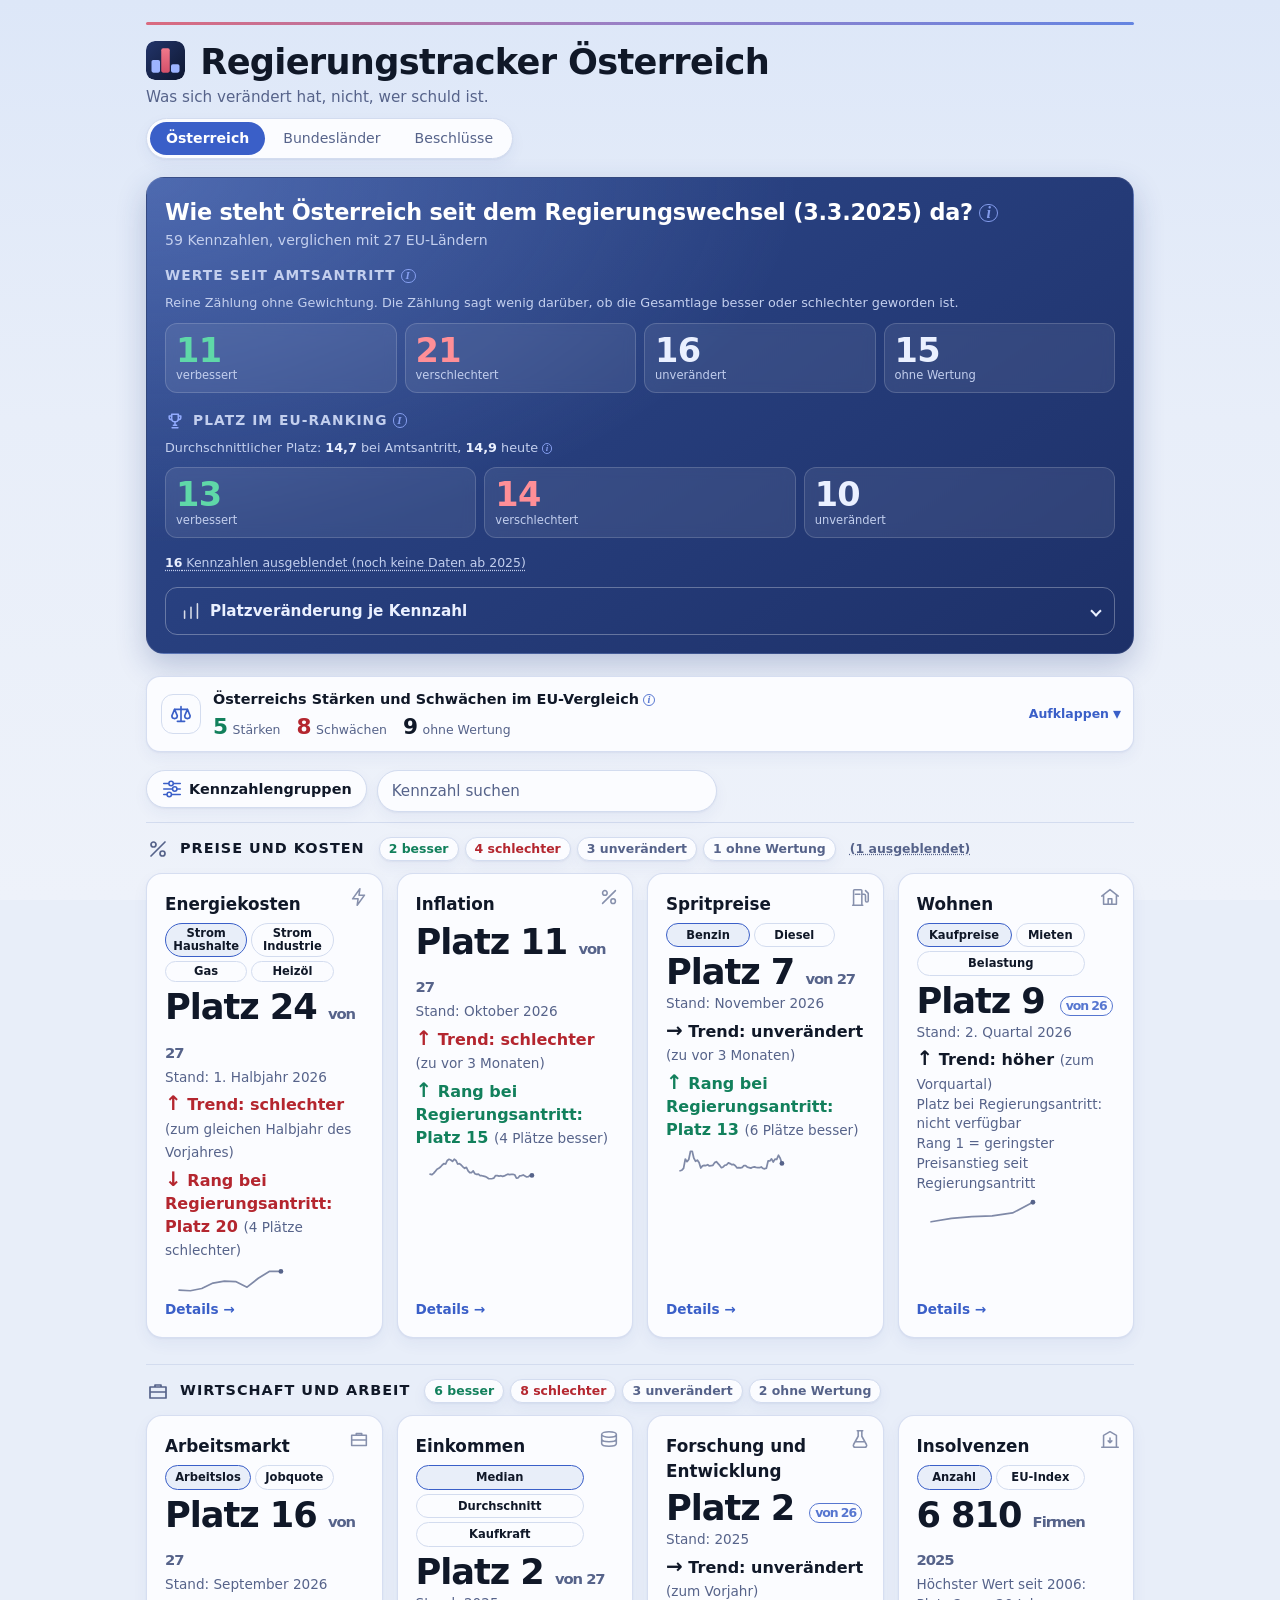
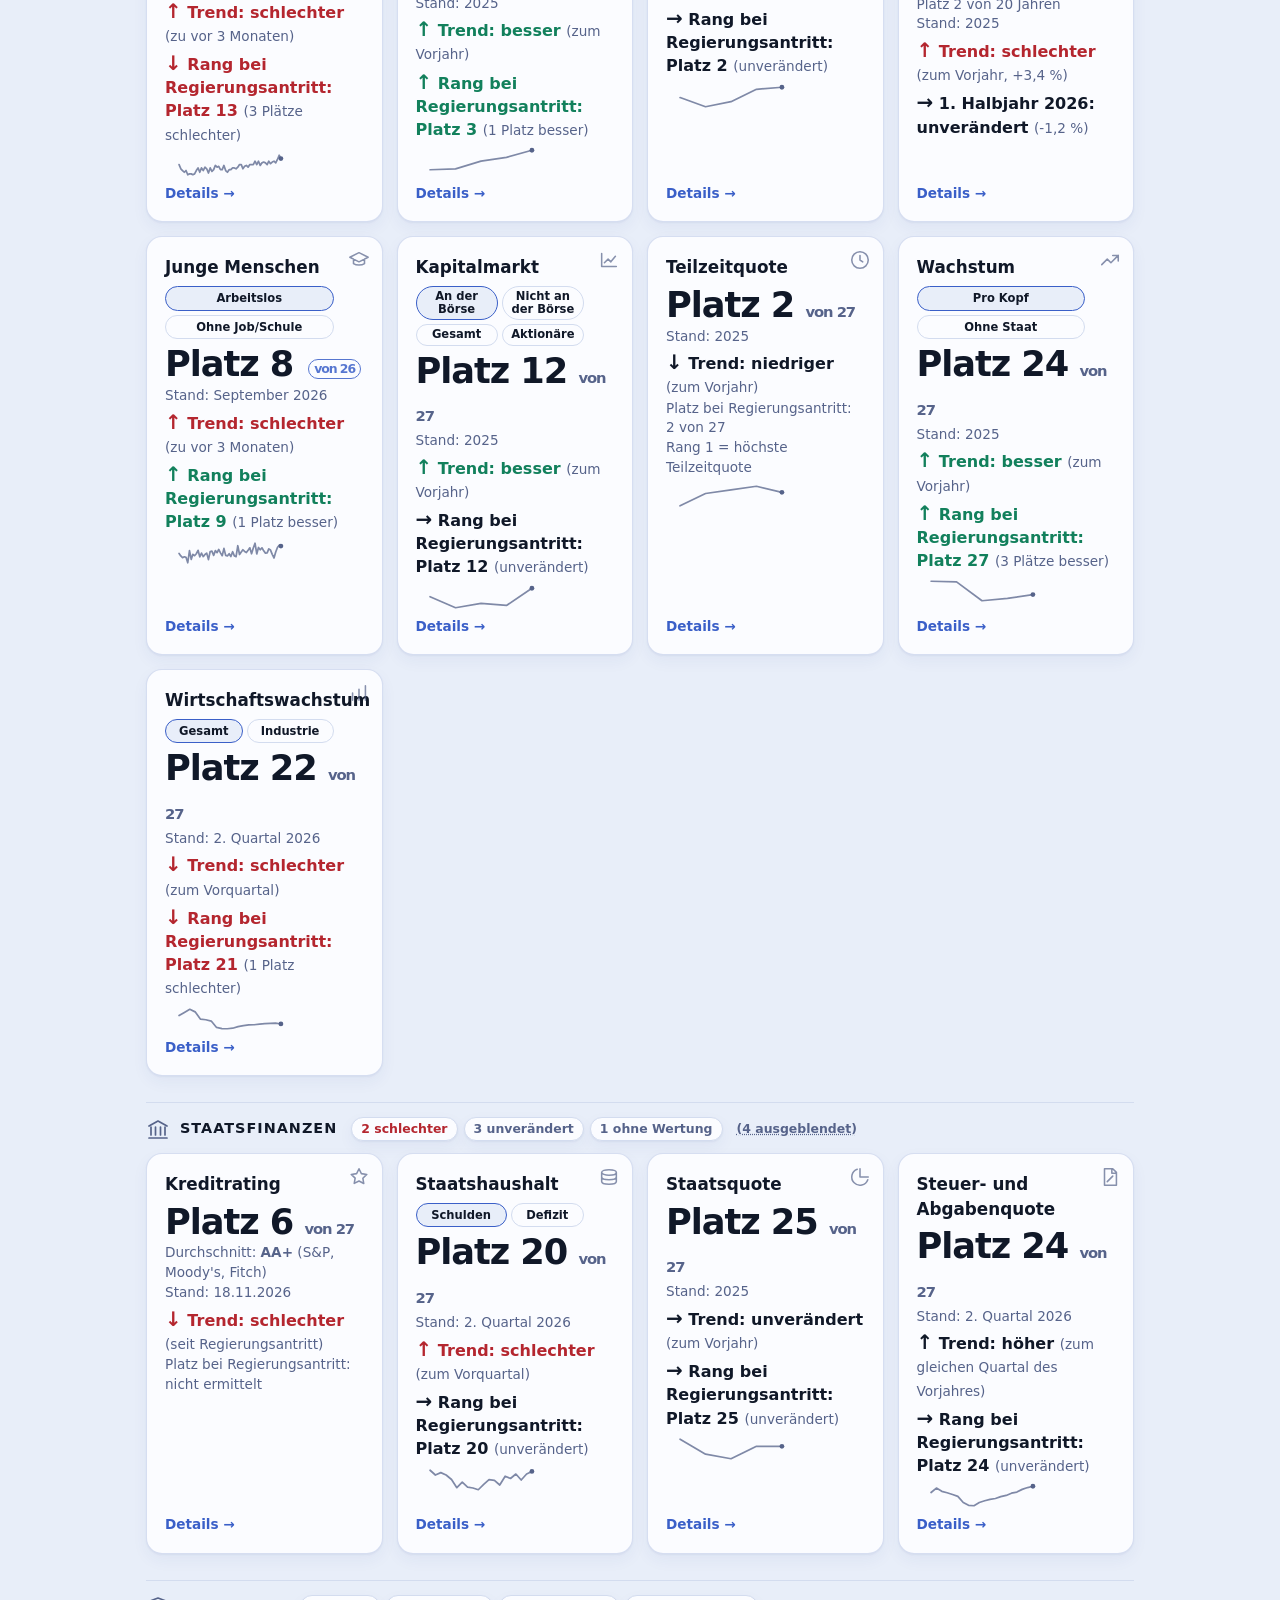
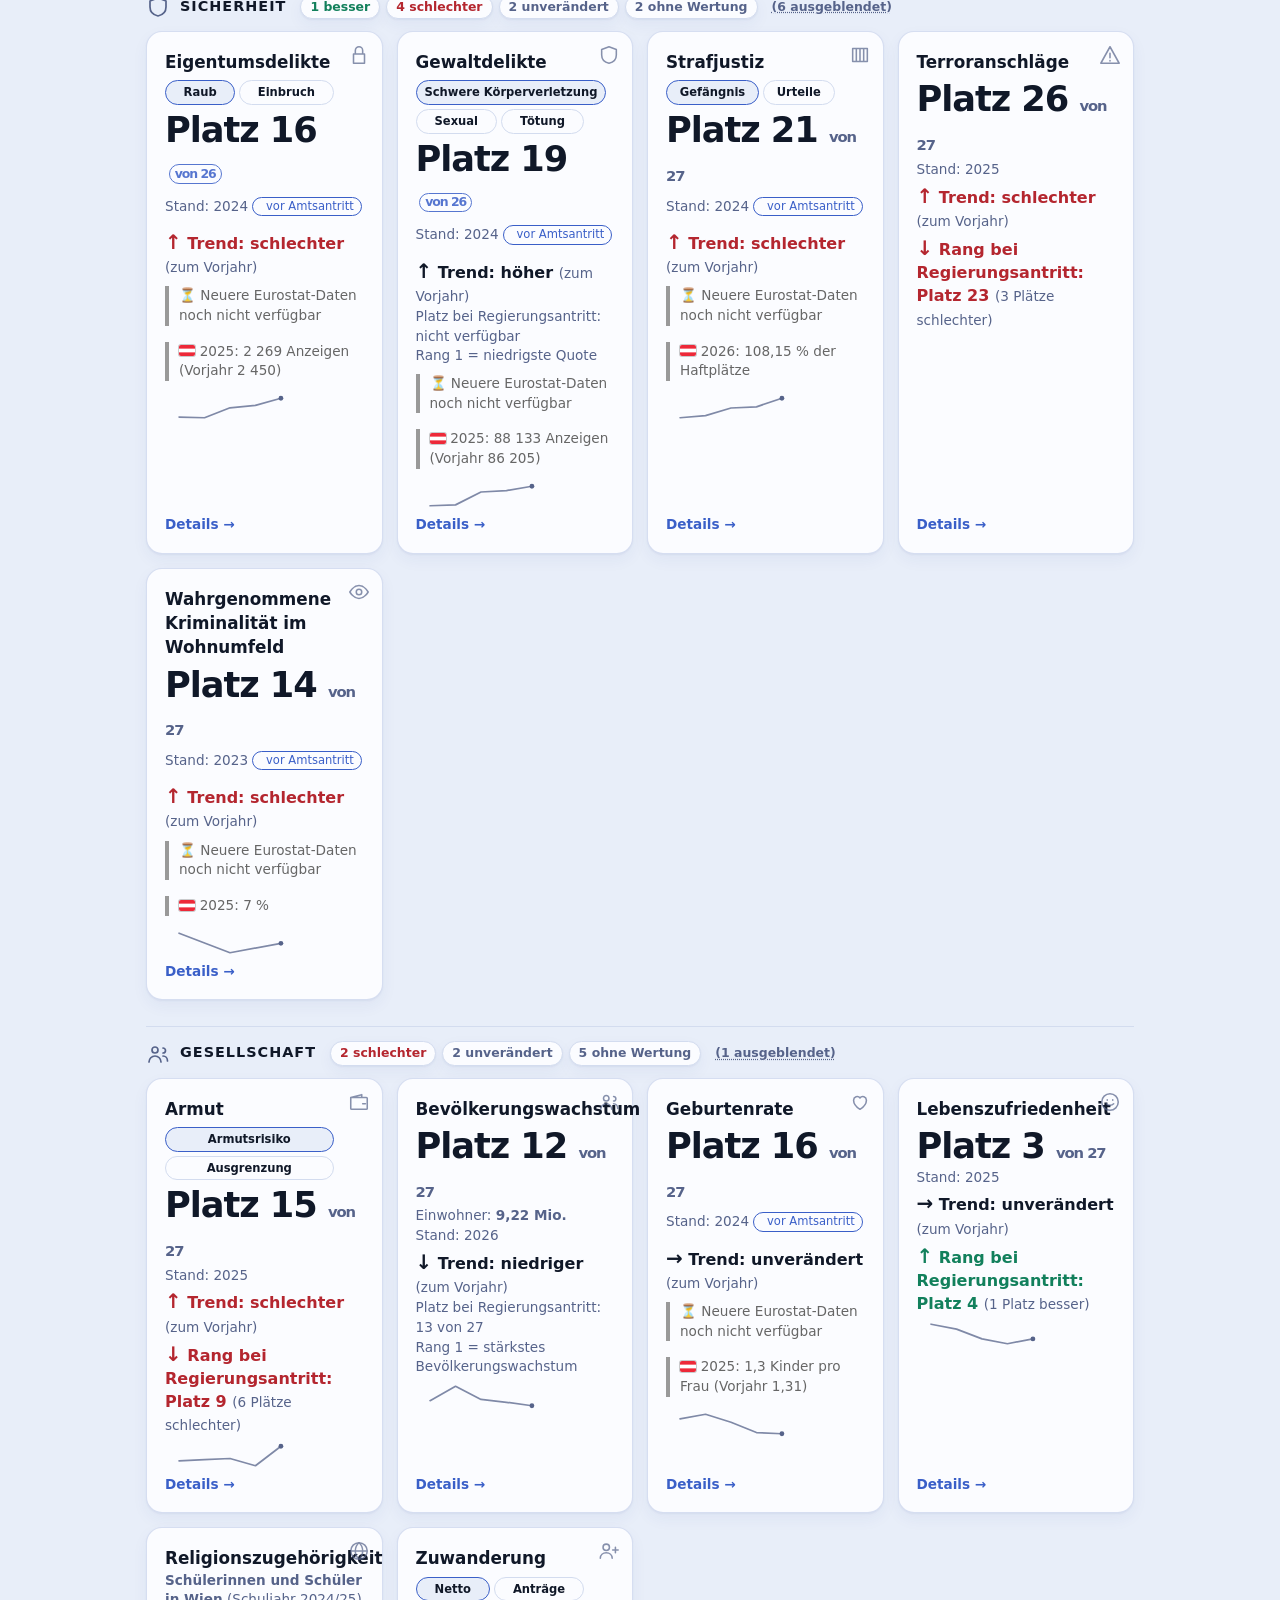
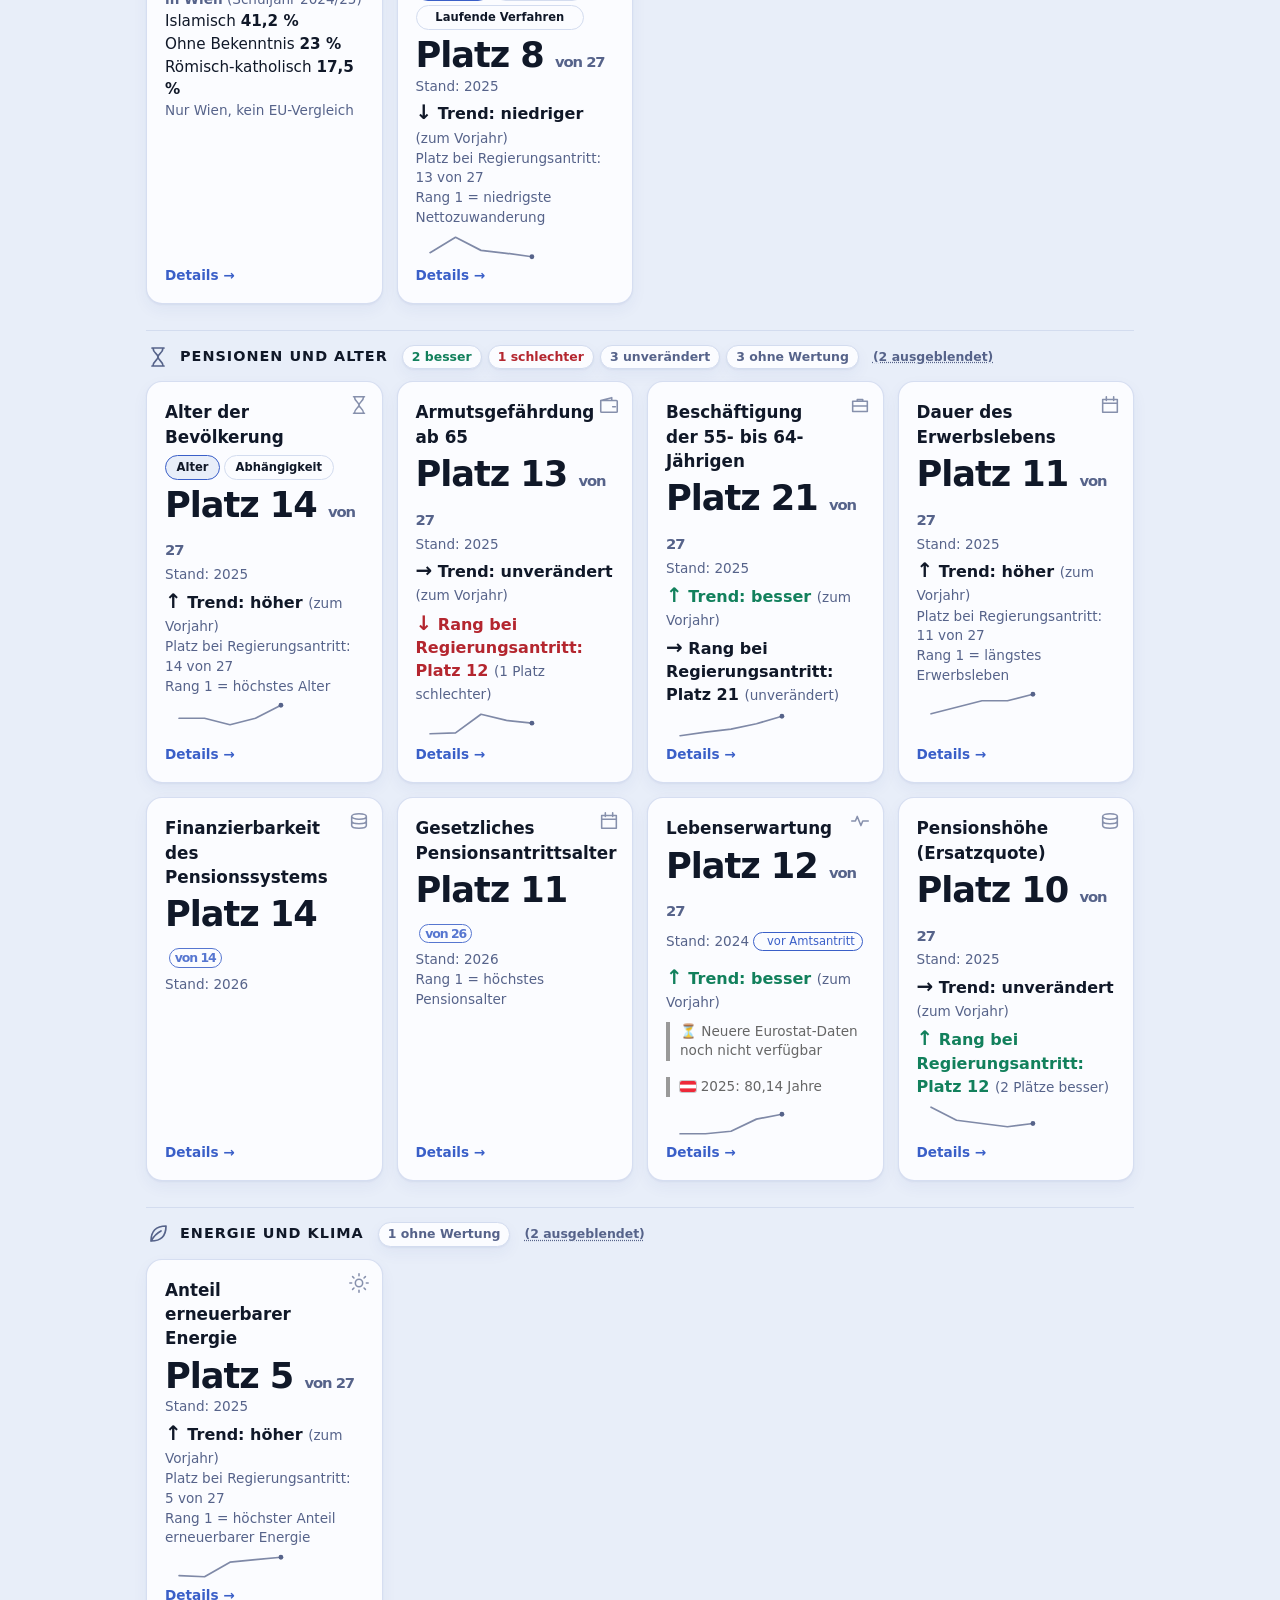
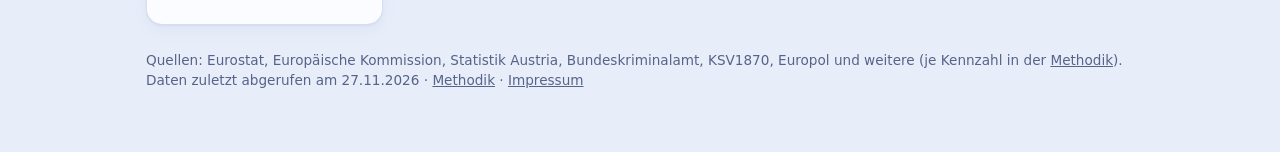
==== docs/index.html @ dc1f3bbc "Sicherheit: Kacheln zusammengelegt (Betrug und Cyber, Korruption und Geldwäsche, Strafjustiz) Co-Aut" ====
<!DOCTYPE html>
<html lang="de">
<head>
<meta charset="utf-8">
<meta name="viewport" content="width=device-width, initial-scale=1">
<meta name="color-scheme" content="light dark">
<meta name="robots" content="noindex, nofollow"><!-- Testphase: Suchmaschinen ignorieren die Seite. Zum Start diese Zeile löschen. -->
<title>Regierungstracker Österreich</title>
<meta name="description" content="Wie entwickelt sich Österreich seit dem Amtsantritt der Bundesregierung? Arbeitslosigkeit, Inflation, Schulden, Geburtenrate, Strompreise und mehr im Ranking der 27 EU-Länder.">
<link rel="icon" href="favicon.svg" type="image/svg+xml">
<link rel="icon" href="favicon-48.png" sizes="48x48" type="image/png">
<link rel="icon" href="favicon-192.png" sizes="192x192" type="image/png">
<link rel="apple-touch-icon" href="apple-touch-icon.png">
<meta property="og:type" content="website">
<meta property="og:title" content="Regierungstracker Österreich">
<meta property="og:description" content="Was sich verändert hat, nicht, wer schuld ist. Platz unter 27 EU-Ländern und Entwicklung seit dem Regierungsantritt.">
<meta property="og:image" content="https://thorusmaximus.github.io/oesterreich-eu-vergleich/vorschau.png">
<meta name="twitter:card" content="summary_large_image">
<link rel="stylesheet" href="style.css?v=8e1e6dcb">
</head>
<body>
<main>
<div class="band" aria-hidden="true"></div>
<header class="kopf">
<div class="tit"><h1 id="h1"><a class="home" href="index.html" aria-label="Zur Startseite"><img class="logo" src="favicon.svg" alt="" width="34" height="34"> Regierungstracker Österreich</a></h1>
<p class="claim">Was sich verändert hat, nicht, wer schuld ist.</p></div>
<div class="tabs seiten seg" role="tablist"><a role="tab" aria-selected="true" class="on" href="index.html">Österreich</a><a role="tab" aria-selected="false" href="bundeslaender.html">Bundesländer</a><a role="tab" aria-selected="false" href="massnahmen.html">Beschlüsse</a></div>
</header>
<section class="hero">
<p class="frage" id="frage">Wie steht Österreich seit dem Regierungswechsel da?</p>
<p class="sub" id="sub">Platz unter den EU-Ländern, pro Kennzahl.</p>
<div class="zahlen" id="zahlen" hidden></div>
</section>
<div id="app"><p>Lade Daten …</p></div>
</main>
<script src="daten.js"></script>
<script src="deko.js"></script>
<script src="common.js?v=e58cf2d3"></script>
<script>
var app = document.getElementById("app");
// Kennzahlen ohne Daten ab 2025 sind ausgeblendet (sie erscheinen automatisch wieder, sobald es neuere Daten gibt)
var versteckt = [];
if(D && D.indikatoren){ versteckt = D.indikatoren.filter(function(i){ return i.ausgeblendet; }); D.indikatoren = D.indikatoren.filter(function(i){ return !i.ausgeblendet; }); }
if(D && D.regierung){
  (function(){
    var n = D.indikatoren.filter(function(i){ return i.oesterreich; }).length;
    var f = document.getElementById("frage");
    f.innerHTML = "Wie steht Österreich seit dem Regierungswechsel ("+datum(D.regierung.start)+") da?"+infoIcon("Amtsantritt der "+D.regierung.name+" am "+datum(D.regierung.start)+" ("+D.regierung.parteien+"). "+n+" Kennzahlen im Vergleich mit den 27 EU-Ländern. Bei einigen Kennzahlen liefern nicht alle Länder Daten, dann steht „von …“ mit der tatsächlichen Zahl der Länder. Manche gibt es nur für Österreich (etwa Insolvenzen und Verurteilungen), sie lassen sich nicht mit anderen EU-Ländern vergleichen.");
    var m = D.indikatoren.filter(function(i){ return i.oesterreich && i.laender && i.laender.length; }).length;
    document.getElementById("sub").textContent = m+" Kennzahlen, verglichen mit 27 EU-Ländern";
  })();
}
if(!D){ app.innerHTML = '<p class="bad">Keine Daten gefunden. Bitte zuerst „node update.js" ausführen.</p>'; }
else {
  var h = banner();
  var byId = {}; D.indikatoren.forEach(function(i){ byId[i.id]=i; });
  // Kombi-Kacheln: nur Kennzahlen mit Daten; sie erscheinen als eine Kachel an der Stelle des ersten
  function kombiVon(i){ var p = paarFuer(i.id); if(!p) return null; var v = p.ids.filter(function(id){ return byId[id] && byId[id].oesterreich; }); return v.length>1 ? { p:p, v:v } : null; }
  function kombiKopf(i){ var k = kombiVon(i); return k.p.titel+'<div class="umsch'+(k.v.length===4?' zwei mz':'')+'" role="group" aria-label="Ansicht">'+k.v.map(function(id){ var n=k.p.ids.indexOf(id); return '<button type="button" data-v="'+id+'" class="'+(id===i.id?'on':'')+'">'+k.p.labels[n]+'</button>'; }).join('')+'</div>'; }
  function anz(i){ var k = kombiVon(i); return (k ? k.p.titel : i.name).replace(/"/g,''); }
  var kachel = function(i){
    var k = '';
    if(!i.oesterreich){
      k += '<div class="card"><div class="t">'+i.name+'</div><p class="warn">Keine Daten verfügbar.</p></div>'; return k;
    }
    var a = i.oesterreich;
    if(i.art==="anteile"){
      k += '<a class="card tile" href="indikator.html?id='+encodeURIComponent(i.id)+'">'
        + '<div class="t">'+i.name+'</div>'
        + '<div class="note"><b>'+i.anteileTitel+'</b> ('+i.periode+')</div>'
        + '<div class="note" style="font-size:.95rem;line-height:1.5;color:var(--fg,inherit)">'+i.anteile.slice(0,3).map(function(x){return x.name+' <b>'+x.wert.toLocaleString("de-AT")+' %</b>';}).join('<br>')+'</div>'
        + '<div class="note">Nur Wien, kein EU-Vergleich</div>'
        + '<div class="more">Details →</div></a>';
      return k;
    }
    if(i.art==="verurteilungen"){
      k += '<a class="card tile" href="indikator.html?id='+encodeURIComponent(i.id)+'">'
        + '<div class="t">'+i.name+'</div>'
        + '<div class="note"><b>Verurteilte Delikte</b> ('+i.periode+', Änderung zum Vorjahr)</div>'
        + '<div class="note" style="font-size:.95rem;line-height:1.6;color:var(--fg,inherit)">'+i.delikte.map(function(d){ return '<div style="display:flex;justify-content:space-between;gap:8px;flex-wrap:wrap"><span>'+d.name.replace('(Schwere) ','').replace('(Schwerer) ','')+'</span><span><b>'+d.wert.toLocaleString("de-AT")+'</b> <span class="'+urteilCls(d.urteil)+'"><span class="ar" aria-hidden="true">'+pfeil(d.richtung)+'</span> '+prozent(d.veraenderungProzent)+'</span></span></div>'; }).join('')+'</div>'
        + '<div class="note">Nur Österreich, kein EU-Vergleich</div>'
        + '<div class="more">Details →</div></a>';
      return k;
    }
    if(i.art==="nurAT"){
      var hj = i.halbjahr;
      k += '<a class="card tile" href="indikator.html?id='+encodeURIComponent(i.id)+'">'
        + '<div class="t">'+(kombiVon(i) ? kombiKopf(i) : i.name)+'</div>'
        + '<div class="r">'+zahl(a.wert)+' <small>Firmen '+i.periode+'</small></div>'
        + '<div class="note">Höchster Wert seit '+i.ersteJahr+': Platz '+a.platzHoechste+' von '+i.anzahlJahre+' Jahren</div>'
        + '<div class="note">Stand: '+periode(i.periode)+' '+amtsPille(i)+'</div>'
        + '<div class="trend '+urteilCls(a.urteil)+'"><span class="ar" aria-hidden="true">'+pfeil(a.richtung)+'</span> Trend: '+trendWort(a.urteil)+' <span class="note">(zum Vorjahr, '+prozent(a.veraenderungProzent)+')</span></div>'
        + (hj ? '<div class="rtrend '+urteilCls(hj.urteil)+'"><span class="ar" aria-hidden="true">'+pfeil(hj.richtung)+'</span> 1. Halbjahr '+hj.jahr+': '+trendWort(hj.urteil)+' <span class="note">('+prozent(hj.veraenderungProzent)+')</span></div>' : '')
        + (i.warnung ? '<p class="warn">'+i.warnung+'</p>' : '')
      + (i.datenHinweis ? '<p class="altdaten">⏳ Neuere Eurostat-Daten noch nicht verfügbar</p>' : '')
      + (i.nachtrag ? '<p class="altdaten"><span class="flagge" role="img" aria-label="Österreich"></span> '+i.nachtrag.jahr+': '+i.nachtrag.wert.toLocaleString("de-AT")+' '+i.nachtrag.einheit+(i.nachtrag.vorjahr!=null?' (Vorjahr '+i.nachtrag.vorjahr.toLocaleString("de-AT")+')':'')+'</p>' : '')
        + '<div class="more">Details →</div></a>';
      return k;
    }
    k += '<a class="card tile" href="indikator.html?id='+encodeURIComponent(i.id)+'">'
      + '<div class="t">'+(kombiVon(i) ? kombiKopf(i) : i.name.replace('Durchschnittseinkommen','Durchschnitts-<br>einkommen'))+'</div>'
      + '<div class="r">Platz '+a.rang+' '+(i.anzahlLaender<27 ? teilPille(i) : '<small>von '+i.anzahlLaender+'</small>')+'</div>'
      + (a.bestand!=null ? '<div class="note">Einwohner: <strong>'+a.bestand.toLocaleString("de-AT",{minimumFractionDigits:2,maximumFractionDigits:2})+' Mio.</strong></div>' : '')
      + (i.art==="rating" ? '<div class="note">Durchschnitt: <strong>'+a.schnittText+'</strong> (S&amp;P, Moody\'s, Fitch)</div>' : '')
      + '<div class="note">Stand: '+(i.art==="rating" ? datum(i.stand) : periode(i.periode))+(i.veraltet ? ' (Aktualisierung fehlgeschlagen)' : '')+' '+amtsPille(i)+'</div>'
      + (a.urteil && !i.ohneTrend ? '<div class="trend '+urteilCls(a.urteil)+'"><span class="ar" aria-hidden="true">'+pfeilFuer(i,a.urteil,a.richtung)+'</span> Trend: '+trendWort(a.urteil)+' <span class="note">('+trendVergleich(i)+')</span></div>' : '')
      + (i.rangVergleich||[]).map(function(v){ if(!v) return ''; var r=rangTrend(a.rang,v.rang); return '<div class="rtrend '+urteilCls(r.u)+'"><span class="ar" aria-hidden="true">'+r.pfeil+'</span> Rang '+v.label.replace(/^seit /,'bei ')+': Platz '+v.rang+' <span class="note">('+r.text+')</span></div>'; }).join('')
      + (i.art==="rating" ? '<div class="note">Platz bei Regierungsantritt: nicht ermittelt</div>' : '')
      + (startPlatz(i) ? '<div class="note">Platz bei Regierungsantritt: '+startPlatz(i).rang+' von '+startPlatz(i).n+'</div>' : '')
      + (i.typ==="neutral" && !i.ausgeblendet && !i.ohneTrend && a.rang!=null && !startPlatz(i) ? '<div class="note">Platz bei Regierungsantritt: nicht verfügbar</div>' : '')
      + (i.typ==="neutral" ? '<div class="note">'+(i.rangText||"Rang 1 = höchster Wert")+'</div>' : '')
      + (i.warnung ? '<p class="warn">'+i.warnung+'</p>' : '')
      + (i.datenHinweis ? '<p class="altdaten">⏳ Neuere Eurostat-Daten noch nicht verfügbar</p>' : '')
      + (i.nachtrag ? '<p class="altdaten"><span class="flagge" role="img" aria-label="Österreich"></span> '+i.nachtrag.jahr+': '+i.nachtrag.wert.toLocaleString("de-AT")+' '+i.nachtrag.einheit+(i.nachtrag.vorjahr!=null?' (Vorjahr '+i.nachtrag.vorjahr.toLocaleString("de-AT")+')':'')+'</p>' : '')
      + '<div class="more">Details →</div></a>';
  return k;
  };
  var GRUPPEN = D.gruppen || ["Wirtschaft und Arbeit","Staatsfinanzen","Preise und Kosten","Gesellschaft","Sicherheit"];
  var bilanz = function(i){ var u=i.oesterreich && i.oesterreich.urteil; if(u==null && i.oesterreich && i.typ && i.typ!=="neutral") return "gleich"; return u==="besser"?"besser":u==="schlechter"?"schlechter":u==="unverändert"?"gleich":"neutral"; };
  // Mit Wertung (Rang), aber neutralem Trend: erscheint bei "unverändert" und bei "ohne Wertung"
  // Veränderung des EU-Platzes seit Amtsantritt (nur Kennzahlen mit Wertung)
  var rangStatus = function(i){ var e = (i.rangVergleich||[]).filter(function(v){ return v && v.regierung; })[0]; if(!e || !i.oesterreich) return null; var t = rangTrend(i.oesterreich.rang, e.rang); return t ? ({besser:"rbesser", schlechter:"rschlechter"}[t.u] || "rgleich") : null; };
  var bilanzen = function(i){ var b = bilanz(i); return (b==="neutral" && i.oesterreich && i.typ && i.typ!=="neutral") ? ["gleich","neutral"] : [b]; };
  var gruppenHtml = GRUPPEN.concat(["Weitere"]).map(function(g){
    var liste = D.indikatoren.filter(function(i){ return (i.gruppe||"Weitere")===g && !(kombiVon(i) && kombiVon(i).v[0]!==i.id); }).sort(function(a,b){ return anz(a).localeCompare(anz(b),"de"); });
    var vl = versteckt.filter(function(i){ return (i.gruppe||"Weitere")===g; }).sort(function(a,b){ return anz(a).localeCompare(anz(b),"de"); });
    if(!liste.length && !vl.length) return "";
    var z = {besser:0, schlechter:0, gleich:0, neutral:0}; D.indikatoren.forEach(function(i){ if((i.gruppe||"Weitere")===g && (i.oesterreich || kombiVon(i))) bilanzen(i).forEach(function(b){ z[b]++; }); });
    var bil = '<span class="bil">'+(z.besser?'<button type="button" class="gb good" data-gf="besser" aria-pressed="false">'+z.besser+' besser</button>':'')+(z.schlechter?'<button type="button" class="gb bad" data-gf="schlechter" aria-pressed="false">'+z.schlechter+' schlechter</button>':'')+(z.gleich?'<button type="button" class="gb" data-gf="gleich" aria-pressed="false">'+z.gleich+' unverändert</button>':'')+(z.neutral?'<button type="button" class="gb" data-gf="neutral" aria-pressed="false">'+z.neutral+' ohne Wertung</button>':'')+'</span>';
    return '<section class="gruppe" data-g="'+g+'"><h2 class="gh">'+g+bil+(vl.length?'<button type="button" class="vbtn" data-t="('+vl.length+' ausgeblendet)" aria-expanded="false" title="Diese Kacheln haben noch keine Daten ab 2025">('+vl.length+' ausgeblendet)</button>':'')+'</h2>'+(vl.length?'<div class="tiles vtiles" hidden><p class="note vnote">Noch keine Daten ab 2025, daher normalerweise ausgeblendet. Sie erscheinen automatisch regulär, sobald neuere Daten vorliegen.</p>'+vl.map(function(i){ var k; try{ k=kachel(i); }catch(e){ k='<a class="card tile" href="indikator.html?id='+i.id+'"><div class="t">'+i.name+'</div><div class="note">Jüngste Daten: '+periode(i.periode)+'</div><div class="more">Details →</div></a>'; } return '<div class="vk" data-n="'+i.name.toLowerCase().replace(/"/g,'')+'">'+k+'</div>'; }).join('')+'</div>':'')+'<div class="tiles">'+liste.map(function(i){ return '<div class="kw" data-k="'+i.name.replace(/"/g,'')+'" data-a="'+anz(i)+'" data-c="'+(kombiVon(i) ? kombiVon(i).v.map(function(id){ return byId[id].geaendert||''; }).sort().pop() : (i.geaendert||''))+'" data-r="'+(kombiVon(i) ? kombiVon(i).v.map(function(id){ return rangStatus(byId[id])||''; }).join(' ') : (rangStatus(i)||''))+'" data-b="'+(kombiVon(i) ? kombiVon(i).v.map(function(id){ return bilanzen(byId[id]).join(' '); }).join(' ') : bilanzen(i).join(' '))+'" data-n="'+(i.name+' '+(paarFuer(i.id)?paarFuer(i.id).suche:'')).toLowerCase().replace(/"/g,'')+'">'+(function(){ var k=kombiVon(i); if(!k) return kachel(i); return k.v.map(function(id,n){ return '<div class="var" data-v="'+id+'" data-r="'+(rangStatus(byId[id])||'')+'" data-b="'+bilanzen(byId[id]).join(' ')+'" data-n="'+(byId[id].name+' '+id).toLowerCase().replace(/"/g,'')+'"'+(n?' style="display:none"':'')+'>'+kachel(byId[id])+'</div>'; }).join(''); })()+'</div>'; }).join('')+'</div></section>';
  }).join('');
  h += '<div class="leiste"><button class="fbtn" id="fbtn" aria-expanded="false" aria-controls="fbox" aria-label="Kennzahlengruppen filtern"><svg viewBox="0 0 24 24" width="22" height="22" fill="none" stroke="currentColor" stroke-width="1.7" stroke-linecap="round" aria-hidden="true"><path d="M3 6h5M14 6h7M3 12h9M18 12h3M3 18h3M12 18h9"/><circle cx="11" cy="6" r="2.4"/><circle cx="15" cy="12" r="2.4"/><circle cx="9" cy="18" r="2.4"/></svg><span>Kennzahlengruppen</span><i class="fdot" id="fdot" hidden></i></button><div class="fbox" id="fbox">'
  + '<div class="filter gr" role="group" aria-label="Kennzahlengruppen"><button class="on" data-g="">Alle Kennzahlengruppen</button><button data-g="__neu">Neue Daten</button><button data-g="__az">Alle A–Z</button>'+GRUPPEN.map(function(g){ return '<button data-g="'+g+'">'+g+'</button>'; }).join('')+'</div></div>'
  + '<div class="suche"><input type="search" id="suche" placeholder="Kennzahl suchen" aria-label="Kennzahl suchen" autocomplete="off"></div></div>' + gruppenHtml;
  h += fussnote();
  app.innerHTML = h;
  if(window.dekoriere) dekoriere(D);
  (function(){ // Flache Ansicht „Alle A–Z“: Kopien aller Kacheln, alphabetisch, ohne Gruppen
    var alle = Array.prototype.slice.call(app.querySelectorAll(".gruppe .kw")).sort(function(a,b){ return a.getAttribute("data-a").localeCompare(b.getAttribute("data-a"),"de"); });
    var sec = document.createElement("section"); sec.className = "az"; sec.id = "az"; sec.style.display = "none";
    var t = document.createElement("div"); t.className = "tiles";
    var verst = Array.prototype.slice.call(app.querySelectorAll(".gruppe .vk")).map(function(v){ var w = document.createElement("div"); w.className = "kw"; var nm = (v.querySelector(".t")||{}).textContent || v.getAttribute("data-n"); w.setAttribute("data-k", nm); w.setAttribute("data-a", nm); w.setAttribute("data-c", ""); w.setAttribute("data-b", "ausgebl"); w.setAttribute("data-n", v.getAttribute("data-n")||""); w.setAttribute("data-r", ""); w.innerHTML = v.innerHTML; return w; });
    var azAlle = alle.map(function(k){ return k.cloneNode(true); }).concat(verst).sort(function(a,b){ return a.getAttribute("data-a").localeCompare(b.getAttribute("data-a"),"de"); });
    azAlle.forEach(function(k){ t.appendChild(k); });
    sec.appendChild(t);
    var gr = app.querySelectorAll(".gruppe"), letzte = gr[gr.length-1];
    if(letzte) letzte.parentNode.insertBefore(sec, letzte.nextSibling); else app.appendChild(sec);
    // Ansicht „Neue Daten“: Kacheln mit neuer Zahl in den letzten 7 Tagen vor dem Datenstand, neueste zuerst
    var ende = new Date((D.aktualisiert||"")+"T12:00:00"), ab = new Date(ende.getTime()-7*864e5).toISOString().slice(0,10);
    var neu = alle.filter(function(k){ return (k.getAttribute("data-c")||"")>=ab; }).sort(function(a,b){ var x=a.getAttribute("data-c"), y=b.getAttribute("data-c"); return x<y?1:x>y?-1:a.getAttribute("data-a").localeCompare(b.getAttribute("data-a"),"de"); });
    var nd = document.createElement("section"); nd.className = "az"; nd.id = "nd"; nd.style.display = "none";
    nd.innerHTML = '<p class="note ndn">Neue Zahlen der letzten 7 Tage (bis '+datum(D.aktualisiert)+'), die neuesten zuerst.</p>';
    var t2 = document.createElement("div"); t2.className = "tiles";
    neu.forEach(function(k){ var c=k.cloneNode(true); t2.appendChild(c); });
    nd.appendChild(t2); sec.parentNode.insertBefore(nd, sec.nextSibling);
  })();
  (function(){
    // Stärken und Schwächen: Platz in den obersten bzw. untersten 5 (bis 20 Länder: 4, bis 15 Länder: 3)
    var st=[], sw=[], nst=[], nsw=[];
    D.indikatoren.concat(versteckt).forEach(function(i){
      var o=i.oesterreich, n=i.anzahlLaender; if(!o || !n || o.rang==null || !i.typ) return;
      var ohne = i.typ==="neutral" || i.trendNeutral || (!i.ausgeblendet && bilanzen(i).indexOf("neutral")>=0); // ohne Wertung; ausgeblendete gewertete Kennzahlen zählen mit
      var k = n>20 ? 5 : n>15 ? 4 : 3;
      if(o.rang<=k) (ohne?nst:st).push(i); else if(o.rang>=n-k+1) (ohne?nsw:sw).push(i);
    });
    var vis=function(l){ return l.filter(function(i){ return !i.ausgeblendet; }).length; };
    var nv=nst.length+nsw.length; // ohne Wertung
    var rel=function(i){ return i.oesterreich.rang/i.anzahlLaender; };
    st.sort(function(a,b){ return rel(a)-rel(b) || a.name.localeCompare(b.name,"de"); });
    sw.sort(function(a,b){ return rel(b)-rel(a) || a.name.localeCompare(b.name,"de"); });
    var byRel=function(a,b){ return rel(a)-rel(b) || a.name.localeCompare(b.name,"de"); };
    nst.sort(byRel); nsw.sort(function(a,b){ return byRel(b,a); });
    if(!st.length && !sw.length && !nst.length && !nsw.length) return;
    var li=function(l,ton,neu){ return l.length ? '<ul>'+l.map(function(i){ return '<li><a href="indikator.html?id='+encodeURIComponent(i.id)+'"><span>'+i.name+(i.ausgeblendet?' <small>(Daten bis '+periode(i.periode)+')</small>':(neu?' <small>(ohne Wertung)</small>':''))+'</span><b class="'+(neu?'':ton)+'">Platz '+i.oesterreich.rang+' <small>von '+i.anzahlLaender+'</small></b></a></li>'; }).join('')+'</ul>' : '<p class="note">Keine.</p>'; };
    var box=document.createElement("details"); box.className="sust";
    var SCALE='<svg class="ic" viewBox="0 0 24 24" width="22" height="22" fill="none" stroke="currentColor" stroke-width="1.8" stroke-linecap="round" stroke-linejoin="round" aria-hidden="true"><path d="M12 4v16M8 20h8M5 7h14"/><path d="M5 7l-3 7a3 3 0 0 0 6 0L5 7zM19 7l-3 7a3 3 0 0 0 6 0l-3-7z"/></svg>';
    box.innerHTML='<summary><span class="sk">'+SCALE+'</span><div class="stt"><h2 class="gh">Österreichs Stärken und Schwächen im EU-Vergleich'+infoIcon("Gezeigt werden Kennzahlen mit Wertung, bei denen Österreich unter den obersten bzw. untersten Plätzen liegt: bei 21 bis 27 Ländern die ersten bzw. letzten fünf, bei 16 bis 20 Ländern vier, bei 15 oder weniger drei. Kennzahlen mit Wertung zählen auch dann, wenn es noch keine Daten ab 2025 gibt (Hinweis „Daten bis 2024“). Kennzahlen ohne Wertung stehen unter „Ohne Wertung“.")+'</h2><span class="sz"><span class="sn"><b class="good">'+st.length+'</b> Stärken</span><span class="sn"><b class="bad">'+sw.length+'</b> Schwächen</span>'+(nv?'<span class="sn"><b>'+nv+'</b> ohne Wertung</span>':'')+'</span></div><span class="auf" aria-hidden="true"></span></summary><div class="sustg"><div><h3 class="good">Stärken ('+st.length+')</h3>'+li(st,"good")+'</div><div><h3 class="bad">Schwächen ('+sw.length+')</h3>'+li(sw,"bad")+'</div>'
      + ((nv||nst.length||nsw.length) ? '<div class="sdrit"><h3 class="svh">Ohne Wertung ('+nv+')'+infoIcon("Kennzahlen ohne Wertung: Ob ein hoher oder niedriger Platz gut ist, wird nicht bewertet. Rang 1 steht je nach Kennzahl für den höchsten oder den niedrigsten Wert. Es gelten dieselben Grenzen wie bei Stärken und Schwächen.")+'</h3><div class="ow">'+(nst.length?'<h3>Ganz vorne ('+nst.length+')</h3>'+li(nst,"",1):'')+(nsw.length?'<h3>Ganz hinten ('+nsw.length+')</h3>'+li(nsw,"",1):'')+'</div></div>' : '')
      + '</div>';
    // Vergleich mit einem anderen EU-Land: dieselben Grenzen, nur Kennzahlen mit Wertung
    var ländern = {}; D.indikatoren.forEach(function(i){ (i.laender||[]).forEach(function(x){ if(x.code!=="AT") ländern[x.code]=x.name; }); });
    var codes = Object.keys(ländern).sort(function(a,b){ return ländern[a].localeCompare(ländern[b],"de"); });
    var vb = document.createElement("div"); vb.className = "svgl";
    vb.innerHTML = '<label for="svl">Mit einem anderen EU-Land vergleichen:</label> <select id="svl"><option value="">Kein Vergleich</option>'+codes.map(function(c){ return '<option value="'+c+'">'+ländern[c]+'</option>'; }).join('')+'</select>';
    box.insertBefore(vb, box.querySelector(".sustg"));
    var sel = vb.querySelector("#svl"), svx = document.createElement("div"); svx.id="svx"; svx.className="svgl2"; box.appendChild(svx);
    sel.addEventListener("change", function(){
      var c = sel.value; box.classList.toggle("mitland",!!c); if(!c){ svx.innerHTML=""; return; }
      var a=[], b2=[], na=[], nb=[];
      D.indikatoren.concat(versteckt).forEach(function(i){
        if(!i.typ) return;
        var ohne = i.typ==="neutral" || i.trendNeutral || (!i.ausgeblendet && bilanzen(i).indexOf("neutral")>=0);
        var x=(i.laender||[]).filter(function(z){ return z.code===c; })[0], n=i.anzahlLaender; if(!x || !n || x.rank==null) return;
        var k = n>20 ? 5 : n>15 ? 4 : 3, e={i:i,r:x.rank,n:n};
        if(x.rank<=k) (ohne?na:a).push(e); else if(x.rank>=n-k+1) (ohne?nb:b2).push(e);
      });
      var rl=function(e){ return e.r/e.n; };
      a.sort(function(p,q){ return rl(p)-rl(q) || p.i.name.localeCompare(q.i.name,"de"); }); b2.sort(function(p,q){ return rl(q)-rl(p) || p.i.name.localeCompare(q.i.name,"de"); });
      na.sort(function(p,q){ return rl(p)-rl(q) || p.i.name.localeCompare(q.i.name,"de"); }); nb.sort(function(p,q){ return rl(q)-rl(p) || p.i.name.localeCompare(q.i.name,"de"); });
      var lst=function(l,ton){ return l.length ? '<ul>'+l.map(function(e){ return '<li><a href="indikator.html?id='+encodeURIComponent(e.i.id)+'"><span>'+e.i.name+(e.i.ausgeblendet?' <small>(Daten bis '+periode(e.i.periode)+')</small>':'')+'</span><b class="'+ton+'">Platz '+e.r+' <small>von '+e.n+'</small></b></a></li>'; }).join('')+'</ul>' : '<p class="note">Keine.</p>'; };
      var sd=function(x,y){ var d=x-y; return (d>0?"+":d<0?"\u2212":"\u00b1")+Math.abs(d); };
      var saldo='<p class="svs"><b>'+ländern[c]+':</b> '+a.length+' Stärken, '+b2.length+' Schwächen, Saldo <b>'+sd(a.length,b2.length)+'</b><span class="svsep">&nbsp;&nbsp;·&nbsp;&nbsp;</span><br class="svbr"><b>Österreich:</b> '+st.length+' Stärken, '+sw.length+' Schwächen, Saldo <b>'+sd(st.length,sw.length)+'</b>'+infoIcon("Das Saldo ist die Zahl der Stärken minus die Zahl der Schwächen, nach denselben Grenzen und für dieselben Kennzahlen mit Wertung. Es ist eine reine Zählung ohne Gewichtung: Jede Kennzahl zählt gleich viel. Es berücksichtigt nur Plätze in der Spitze und am Ende, nicht das Mittelfeld. Fehlen einem Land Daten bei einzelnen Kennzahlen, hat es dort keine Möglichkeit auf eine Stärke oder Schwäche. Das Saldo sagt deshalb wenig darüber aus, welches Land insgesamt besser dasteht.")+'</p>';
      var owInfo=infoIcon("Kennzahlen ohne Wertung: Ob ein hoher oder niedriger Platz gut ist, wird nicht bewertet. Rang 1 steht je nach Kennzahl für den höchsten oder den niedrigsten Wert. Es gelten dieselben Grenzen wie bei Stärken und Schwächen.");
      var col=function(h,ton,html){ return '<div><h3'+(ton?' class="'+ton+'"':'')+'>'+h+'</h3>'+html+'</div>'; };
      var ow=function(x,y,l1,l2){ return '<div class="ow"><h3>Ganz vorne ('+x.length+')</h3>'+l1+'<h3>Ganz hinten ('+y.length+')</h3>'+l2+'</div>'; };
      var par='<div class="svpar"><div class="svk"><b>Österreich</b><b>'+ländern[c]+'</b></div>'
        +'<div class="sustg">'+col('Stärken ('+st.length+')','good',li(st,"good"))+col('Stärken ('+a.length+')','good',lst(a,"good"))+'</div>'
        +'<div class="sustg">'+col('Schwächen ('+sw.length+')','bad',li(sw,"bad"))+col('Schwächen ('+b2.length+')','bad',lst(b2,"bad"))+'</div>'
        +((nst.length+nsw.length+na.length+nb.length)?'<h3 class="svh svow">Ohne Wertung'+owInfo+'</h3><div class="sustg">'+col('','', ow(nst,nsw,li(nst,"",1),li(nsw,"",1)))+col('','', ow(na,nb,lst(na,""),lst(nb,"")))+'</div>':'')+'</div>';
      svx.innerHTML = '<h3 class="svh">'+ländern[c]+'</h3>'+saldo+par+'<div class="svdesk"><div class="sustg"><div><h3 class="good">Stärken ('+a.length+')</h3>'+lst(a,"good")+'</div><div><h3 class="bad">Schwächen ('+b2.length+')</h3>'+lst(b2,"bad")+'</div>'+((na.length+nb.length)?'<div class="sdrit"><h3 class="svh">Ohne Wertung ('+(na.length+nb.length)+')'+infoIcon("Kennzahlen ohne Wertung: Ob ein hoher oder niedriger Platz gut ist, wird nicht bewertet. Rang 1 steht je nach Kennzahl für den höchsten oder den niedrigsten Wert. Es gelten dieselben Grenzen wie bei Stärken und Schwächen.")+'</h3><div class="ow"><h3>Ganz vorne ('+na.length+')</h3>'+lst(na,"")+'<h3>Ganz hinten ('+nb.length+')</h3>'+lst(nb,"")+'</div></div>':'')+'</div></div><p class="note">Hat ein Land bei einer Kennzahl keinen Platz, fehlt sie hier.</p>';
    });
    box.querySelector("summary").addEventListener("click", function(e){ if(e.target.closest(".info")) e.preventDefault(); });
    var ap=document.getElementById("app"); ap.parentNode.insertBefore(box,ap);
  })();
  app.addEventListener("click", function(e){ var b=e.target.closest&&e.target.closest(".vbtn"); if(!b) return; var t=b.closest("section").querySelector(".vtiles"); var auf=b.getAttribute("aria-expanded")!=="true"; t.hidden=!auf && fSt!=="ausgebl"; b.setAttribute("aria-expanded",auf?"true":"false"); b.textContent=auf?"(ausgeblendete Kacheln verbergen)":b.getAttribute("data-t"); });
  (function(){
    var z = {besser:0, schlechter:0, gleich:0, neutral:0};
    D.indikatoren.forEach(function(i){ if(i.oesterreich){ bilanzen(i).forEach(function(b){ if(z[b]!==undefined) z[b]++; }); } });
    z.ausgebl = versteckt.length;
    var el = document.getElementById("zahlen"), mk = function(k, txt){ return '<button type="button" class="zb '+k+'" data-fz="'+k+'" aria-pressed="false"><b>'+z[k]+'</b> '+txt+'</button>'; };
    var r = {rbesser:0, rschlechter:0, rgleich:0};
    D.indikatoren.forEach(function(i){ var s = rangStatus(i); if(s) r[s]++; });
    var mr = function(k, txt){ return '<button type="button" class="zb rb '+k+'" data-fz="'+k+'" aria-pressed="false"><b>'+r[k]+'</b> '+txt+'</button>'; };
    var TROPHY='<svg class="ic" viewBox="0 0 24 24" width="18" height="18" fill="none" stroke="currentColor" stroke-width="1.8" stroke-linecap="round" stroke-linejoin="round" aria-hidden="true"><path d="M8 4h8v5a4 4 0 0 1-8 0V4z"/><path d="M8 6H5v1.5A3 3 0 0 0 8 10.5M16 6h3v1.5a3 3 0 0 1-3 3"/><path d="M12 13v4M8.5 20h7M10 17h4"/></svg>';
    var avgHtml = ""; (function(){ // Durchschnittlicher Platz Österreichs (Kennzahlen mit Wertung), auf 27 Länder umgerechnet
      var a=0, b=0, n=0;
      D.indikatoren.forEach(function(i){ if(!i.typ || i.typ==="neutral" || !i.oesterreich || !i.anzahlLaender) return; var v=(i.rangVergleich||[]).filter(function(q){ return q && q.regierung; })[0]; if(!v || !v.n) return; a += i.oesterreich.rang/i.anzahlLaender; b += v.rang/v.n; n++; });
      if(n<10) return; var f=function(x){ return (x/n*27).toLocaleString("de-AT",{minimumFractionDigits:1,maximumFractionDigits:1}); };
      avgHtml = '<span class="lg">Durchschnittlicher Platz</span><span class="kt">Ø Platz</span>: <b>'+f(b)+'</b> bei Amtsantritt, <b>'+f(a)+'</b> heute'+infoIcon("Mittelwert aller Plätze Österreichs bei den "+n+" Kennzahlen mit Wertung, für die es einen Platz bei Amtsantritt und heute gibt. Jede Kennzahl zählt gleich viel. Plätze bei Kennzahlen mit weniger als 27 Ländern sind auf 27 Länder umgerechnet. Das ist nur Österreichs eigener Durchschnitt, kein Gesamtplatz im Vergleich mit anderen Ländern, denn die Plätze der anderen Länder bei Amtsantritt liegen nicht vor. Eine niedrigere Zahl heißt: im Schnitt weiter vorne.");
    })();
    var big = function(k, txt, src){ var v=src[k]; return '<button type="button" class="zb hb '+k+'" data-fz="'+k+'" aria-pressed="false"><b>'+v+'</b><span>'+txt+'</span></button>'; };
    el.innerHTML = '<div class="hk">Werte seit Amtsantritt'+infoIcon("Gezählt wird jede Kennzahl einzeln, bei zusammengeführten Fenstern jede Variante. Die Zahlen zeigen, wie sich Österreich seit dem Amtsantritt verändert hat, nicht, warum. Jede Kennzahl zählt gleich viel, eine Gewichtung fehlt: Ein kleiner Wert und ein großer zählen gleich, deshalb sagt die Zählung wenig darüber, ob die Gesamtlage besser oder schlechter geworden ist. „Ohne Wertung“ sind Kennzahlen, bei denen nicht bewertet wird, ob ein höherer oder niedrigerer Wert besser ist. Ein Tipp auf eine Zahl zeigt nur die passenden Fenster, ein zweiter Tipp hebt den Filter wieder auf.")+'</div>'
      + '<p class="hd">Reine Zählung ohne Gewichtung. Die Zählung sagt wenig darüber, ob die Gesamtlage besser oder schlechter geworden ist.</p>'
      + '<div class="hz h4">'+big("besser","verbessert",z)+big("schlechter","verschlechtert",z)+big("gleich","unverändert",z)+big("neutral","ohne Wertung",z)+'</div>'
      + '<div class="hk">'+TROPHY+'<span>Platz im EU-Ranking</span>'+infoIcon("Hier zählt nur, ob sich Österreichs Platz unter den EU-Ländern seit dem Amtsantritt verbessert oder verschlechtert hat. Das ist unabhängig vom Trend der Werte. Nur Kennzahlen mit Wertung werden gezählt. Einige Kennzahlen gibt es nur für Österreich (etwa Insolvenzen und Verurteilungen). Sie lassen sich nicht mit anderen EU-Ländern vergleichen und kommen hier deshalb nicht vor.")+'</div>'
      + (avgHtml ? '<p class="hd avg">'+avgHtml+'</p>' : '')
      + '<div class="hz h3">'+big("rbesser","verbessert",r)+big("rschlechter","verschlechtert",r)+big("rgleich","unverändert",r)+'</div>'
      + (versteckt.length ? '<div class="hf"><button type="button" class="zb hs ausgebl" data-fz="ausgebl" aria-pressed="false"><b>'+z.ausgebl+'</b> Kennzahlen ausgeblendet (noch keine Daten ab 2025)</button></div>' : '');
    el.hidden = false;
    var pg = window.platzGrafik && platzGrafik(D); if(pg) el.appendChild(pg);
    el.addEventListener("click", function(e){
      var b = e.target.closest(".zb"); if(!b) return;
      if(window.__st) window.__st(b.getAttribute("data-fz")); b.blur();
      var fl = document.querySelector(".suche"); if(fl && (fSt!=="alle"||fRk!=="alle")) fl.scrollIntoView({behavior:"smooth",block:"start"});
    });
  })();
  var fSt="alle", fRk="alle", fGr="";
  function filtere(){
    var q = (document.getElementById("suche").value||"").trim().toLowerCase();
    document.querySelectorAll(".kw").forEach(function(w){
      var sec = w.closest(".gruppe"), gf = (sec && sec.getAttribute("data-gf")) || "";
      var okS = function(b){ return (fSt==="alle" || b.indexOf(fSt)>=0) && (!gf || b.indexOf(gf)>=0); };
      var bs = w.getAttribute("data-b").split(" "), rs = w.getAttribute("data-r").split(" "), passt = okS(bs) && (fRk==="alle" || rs.indexOf(fRk)>=0);
      if(fSt==="ausgebl"){ w.style.display = "none"; return; }
      w.style.display = (passt && (!q || w.getAttribute("data-n").indexOf(q)>=0)) ? "" : "none";
      var vars = w.querySelectorAll(".var"); if(!vars.length) return;
      // Passende Variante: 1. Treffer der Suche (nach Name), 2. Wertungsfilter, 3. zuletzt gewählte (Standard: erste)
      var okF = function(v){ return okS(v.getAttribute("data-b").split(" ")) && (fRk==="alle" || v.getAttribute("data-r").split(" ").indexOf(fRk)>=0); }, zeige = null;
      if(q) vars.forEach(function(v){ if(!zeige && okF(v) && v.getAttribute("data-n").indexOf(q)>=0) zeige = v; });
      if(!zeige){
        var cur = w.querySelector(".var:not([style*='none'])");
        var sel = w.getAttribute("data-sel");
        if(cur && okF(cur) && !q) zeige = cur;
        if(!zeige && sel) vars.forEach(function(v){ if(!zeige && v.getAttribute("data-v")===sel && okF(v)) zeige = v; });
        if(!zeige) vars.forEach(function(v){ if(!zeige && okF(v)) zeige = v; });
        if(!zeige) zeige = vars[0];
      }
      vars.forEach(function(v){ v.style.display = v===zeige ? "" : "none"; });
      // Umschalter: bei aktivem Wertungsfilter nur die passenden Varianten anbieten
      var ok = {}; vars.forEach(function(v){ ok[v.getAttribute("data-v")] = okF(v); });
      w.querySelectorAll(".umsch button").forEach(function(bt){ bt.style.display = ok[bt.getAttribute("data-v")] ? "" : "none"; });
    });
    var av = fSt==="ausgebl", az = document.getElementById("az");
    if(az) az.style.display = fGr==="__az" && !av && az.querySelector(".kw:not([style*='none'])") ? "" : "none";
    var nd = document.getElementById("nd");
    if(nd) nd.style.display = fGr==="__neu" && !av && nd.querySelector(".kw:not([style*='none'])") ? "" : "none";
    document.querySelectorAll(".vtiles").forEach(function(t){
      var btn = t.closest("section").querySelector(".vbtn"), offen = btn && btn.getAttribute("aria-expanded")==="true";
      t.hidden = !(av || offen);
      t.querySelectorAll(".vk").forEach(function(k){ k.style.display = (!av || !q || k.getAttribute("data-n").indexOf(q)>=0) ? "" : "none"; });
    });
    document.querySelectorAll(".gruppe").forEach(function(s){ var gOk = !fGr || s.getAttribute("data-g")===fGr || (av && fGr==="__az"); s.style.display = gOk && (s.querySelector(".kw:not([style*='none'])") || (av && s.querySelector(".vk:not([style*='none'])"))) ? "" : "none"; });
  }
  window.__st = function(f){
    if(f.charAt(0)==="r" && f!=="rgleich" || f==="rgleich") fRk = (fRk===f ? "alle" : f); else fSt = (fSt===f ? "alle" : f);
    document.querySelectorAll(".zb").forEach(function(b){ var k = b.getAttribute("data-fz"), on = k===fSt || k===fRk; b.classList.toggle("on", on); b.setAttribute("aria-pressed", on ? "true" : "false"); });
    filtere();
  };
  document.querySelectorAll(".filter").forEach(function(box){
    box.addEventListener("click", function(e){
      var b = e.target.closest("button"); if(!b) return;
      box.querySelectorAll("button").forEach(function(x){ x.classList.toggle("on", x===b); });
      fGr=b.getAttribute("data-g");
      filtere();
      var fb=document.getElementById("fbox"), fbt=document.getElementById("fbtn"); if(fb && fb.classList.contains("offen")){ fb.classList.remove("offen"); fbt.setAttribute("aria-expanded","false"); }
      document.getElementById("fdot").hidden = !fGr;
    });
  });
  document.getElementById("suche").addEventListener("input", filtere);
  app.addEventListener("click", function(e){
    var b = e.target.closest && e.target.closest(".gb"); if(!b) return;
    var sec = b.closest(".gruppe"), f = b.getAttribute("data-gf"), neu = sec.getAttribute("data-gf")===f ? "" : f;
    if(neu) sec.setAttribute("data-gf", neu); else sec.removeAttribute("data-gf");
    sec.querySelectorAll(".gb").forEach(function(x){ var on = x.getAttribute("data-gf")===neu; x.classList.toggle("on", on); x.setAttribute("aria-pressed", on ? "true" : "false"); });
    b.blur(); filtere();
  });
  document.addEventListener("click", function(e){
    var b = e.target.closest(".umsch button"); if(!b) return;
    e.preventDefault(); e.stopPropagation();
    var w = b.closest(".kw"), v = b.getAttribute("data-v");
    w.querySelectorAll(".var").forEach(function(d){ d.style.display = d.getAttribute("data-v")===v ? "" : "none"; });
    w.setAttribute("data-sel", v);
  }, true);
  document.getElementById("fbtn").addEventListener("click", function(){
    var o = document.getElementById("fbox").classList.toggle("offen");
    this.setAttribute("aria-expanded", o ? "true" : "false");
  });
}
</script>
</body>
</html>
---- docs/style.css ----
:root{--bg:#f3f5f9;--card:#fff;--ink:#101828;--mut:#5b6784;--line:#d5dbe8;--at:#c8102e;--eu:#2447d6;--bar:#c3cce0;--good:#12805c;--bad:#b4262f}
@media (prefers-color-scheme:dark){:root{--bg:#0d1426;--card:#16203a;--ink:#eaf0ff;--mut:#9aa7c7;--line:#2b3a5e;--at:#ff6b81;--eu:#7b97ff;--bar:#3a4a72;--good:#5fd8a8;--bad:#ff8f97}}
:root{color-scheme:light dark}
*{box-sizing:border-box}
body{margin:0;background:var(--bg);color:var(--ink);font-family:system-ui,-apple-system,"Segoe UI",sans-serif;line-height:1.45}
main{max-width:720px;margin:0 auto;padding:22px 16px 48px}
h1{font-size:clamp(1.6rem,6vw,2.2rem);letter-spacing:-.02em;line-height:1.1;margin:0 0 4px}
.sub{color:var(--mut);margin:0 0 18px}
.card{background:var(--card);border:1px solid var(--line);border-radius:16px;padding:18px;margin-bottom:14px}
.banner{background:var(--bad);color:#fff;border-radius:10px;padding:10px 14px;margin-bottom:14px;font-weight:600}
.warn{border-left:4px solid var(--bad);padding-left:10px;color:var(--bad);font-size:.9rem;margin:8px 0}
a{color:inherit}
.back{display:inline-block;color:var(--eu);font-weight:600;text-decoration:none;padding:0 0 12px}
.back:hover{text-decoration:underline}
a:focus-visible{outline:3px solid var(--eu);outline-offset:2px}
.tiles{display:grid;grid-template-columns:repeat(auto-fit,minmax(150px,1fr));gap:14px}
.tiles .card{margin:0}
.tile{display:block;text-decoration:none}
.tile:hover{border-color:var(--eu)}
.tile .t{font-weight:700;font-size:1.05rem}
.tile .r{font-size:2.6rem;font-weight:800;letter-spacing:-.03em;line-height:1.1;margin:6px 0 2px}
.tile .r small{font-size:.42em;color:var(--mut);font-weight:600}
.tile .more{color:var(--eu);font-size:.85rem;font-weight:600;margin-top:6px}
.rank{font-size:clamp(2.6rem,12vw,4rem);font-weight:800;letter-spacing:-.04em;line-height:1}
.rank small{font-size:.4em;color:var(--mut);font-weight:600}
.grid{display:grid;grid-template-columns:repeat(auto-fit,minmax(150px,1fr));gap:12px;margin-top:14px}
.k{color:var(--mut);font-size:.85rem}.v{font-size:1.25rem;font-weight:700}
.good{color:var(--good)}.bad{color:var(--bad)}
h2{font-size:1.05rem;margin:0 0 10px}
svg{width:100%;height:auto;display:block}
.row{display:grid;grid-template-columns:8.6em 1fr var(--nw,3.4em) 1.2em;gap:8px;align-items:center;font-size:.9rem;padding:2px 0}
.row .trk{position:relative;height:12px}
.row .bb{position:absolute;top:0;height:12px;border-radius:6px;background:var(--bar)}
.row.at{font-weight:700}.row.at .bb{background:var(--at)}
.row .n{text-align:right;font-variant-numeric:tabular-nums}
.row.ch{border-top:1px dashed var(--line);margin-top:8px;padding-top:8px;color:var(--mut)}
.row.ch .bb{background:none;display:flex;justify-content:space-between;align-items:stretch;border-radius:0;overflow:visible}
.row.ch .bb i{display:block;flex:none;width:6px;background:var(--bar);border-radius:0}.row.ch .bb i:first-child{border-radius:6px 0 0 6px}.row.ch .bb i:last-child{border-radius:0 6px 6px 0}
.note{color:var(--mut);font-size:.85rem}

.chartwrap{position:relative}
.chartwrap svg{touch-action:pan-y;cursor:crosshair;outline-offset:4px}
.tip{position:absolute;top:2px;pointer-events:none;background:var(--card);color:var(--ink);border:1px solid var(--line);border-radius:10px;padding:7px 11px;font-size:.85rem;line-height:1.5;white-space:nowrap;box-shadow:0 4px 14px rgba(0,0,0,.18);z-index:2}
.tip.r{transform:translateX(12px)}.tip.l{transform:translateX(calc(-100% - 12px))}
.tip strong{display:block;margin-bottom:2px}

.rt{width:100%;border-collapse:collapse;font-size:.9rem}
.rt th{text-align:left;color:var(--mut);font-weight:600;font-size:.8rem;padding:4px 6px;border-bottom:1px solid var(--line)}
.rt td{padding:5px 6px;border-bottom:1px solid var(--line);font-variant-numeric:tabular-nums}
.rt td:first-child{color:var(--mut);width:2.2em}
.rt tr.at td{font-weight:700;color:var(--at)}
.rt tr.ch td{color:var(--mut);border-top:2px dashed var(--line)}
.trend,.rtrend{font-weight:700;margin-top:6px}.trend .note,.rtrend .note{font-weight:400}
.ar{display:inline-block;font-size:1.25em;line-height:1;font-weight:800}
.ta{font-weight:800;text-align:center}

.erkl{margin:2px 0 12px;color:var(--ink);font-size:.95rem}
.row.mitb{grid-template-columns:14.5em 1fr var(--nw,3.4em) 1.2em}.row.mitb>span:first-child{white-space:nowrap}.row.mitb small{font-size:.8em;font-weight:400}
@media (max-width:440px){.row.mitb{grid-template-columns:13em 1fr var(--nw,3.2em) 1.2em;font-size:.82rem}}
.gruppe{margin:0 0 22px}
.gh{display:flex;flex-wrap:wrap;align-items:baseline;gap:6px 14px;font-size:1.15rem;margin:0 0 10px}
.gh .bil{display:inline-flex;gap:10px;font-size:.78rem;font-weight:600;color:var(--mut)}
.gh .bil .good{color:var(--good)}.gh .bil .bad{color:var(--bad)}
.kw{display:contents}
.filter{display:flex;flex-wrap:wrap;gap:8px;margin:0 0 16px}
.filter button{font:inherit;font-size:.85rem;padding:5px 12px;border:1px solid var(--line);border-radius:999px;background:var(--card);color:var(--ink);cursor:pointer}
.filter button.on{border-color:var(--at);font-weight:700}

.altdaten{border-left:4px solid var(--muted,#999);padding-left:10px;color:var(--muted,#666);font-size:.85rem;margin:8px 0}

.flagge{display:inline-block;width:1.2em;height:.8em;vertical-align:-.05em;background:url("data:image/svg+xml;utf8,%3Csvg xmlns='http://www.w3.org/2000/svg' viewBox='0 0 3 2'%3E%3Crect width='3' height='2' fill='%23ed2939'/%3E%3Crect y='.667' width='3' height='.667' fill='%23fff'/%3E%3C/svg%3E") center/cover no-repeat;border-radius:2px;box-shadow:0 0 0 1px rgba(0,0,0,.2)}
/* Handy: zwei Kacheln nebeneinander */
@media (max-width:600px){
  .tiles{grid-template-columns:repeat(2,minmax(0,1fr));gap:8px}
  .tiles .card{padding:10px}
  .tile{overflow-wrap:anywhere;hyphens:auto}
  .tile .t{font-size:.9rem;line-height:1.25}
  .tile .r{font-size:1.7rem;margin:4px 0 2px;white-space:nowrap}
  .tile .r:has(.pille){font-size:1.5rem}
  .tile .note,.tile .trend,.tile .rtrend,.tile .warn,.tile .altdaten{font-size:.74rem;line-height:1.3;margin:3px 0}
  .tile .more{font-size:.78rem}
  
}
/* PC: Übersicht breiter, vier Kacheln pro Zeile */
@media (min-width:900px){
  main:has(.tiles){max-width:1020px}
  .tiles{grid-template-columns:repeat(4,minmax(0,1fr))}
  .tile .r{font-size:2.2rem}
}

/* Info-Symbol */
.info{display:inline-flex;align-items:center;justify-content:center;width:1.15em;height:1.15em;margin-left:.4em;border:1.5px solid var(--mut);border-radius:50%;color:var(--mut);font:italic 700 .72em/1 Georgia,serif;cursor:help;vertical-align:.1em;flex:none;user-select:none}
.info:hover,.info:focus{color:var(--eu);border-color:var(--eu);outline:none}
.infopop{position:absolute;z-index:50;display:none;background:var(--card);color:var(--ink);border:1px solid var(--line);border-radius:10px;padding:10px 12px;font-size:.88rem;line-height:1.45;box-shadow:0 6px 24px rgba(0,0,0,.18);font-weight:400}
/* Gruppenfilter */
.filter.gr{margin:0 0 10px}

/* Gruppen-Filter hinter einer Schaltfläche (Handy und PC) */
.fbtn{display:inline-flex;align-items:center;gap:6px;position:relative;margin:0 0 10px;padding:7px 14px;border:1px solid var(--line);border-radius:999px;background:var(--card);color:var(--ink);font:inherit;font-weight:600;font-size:.9rem;cursor:pointer}
.fbtn[aria-expanded="true"]{border-color:var(--eu);color:var(--eu)}
.fdot{position:absolute;top:-2px;right:-2px;width:10px;height:10px;border-radius:50%;background:var(--good);border:2px solid var(--bg)}
.fbox{display:none}
.fbox.offen{display:block}


.info.pille{width:auto;height:auto;border-radius:999px;padding:.06em .4em;margin-left:.3em;font-weight:600;font-size:.78rem;line-height:1.3;font-family:inherit;font-style:normal;vertical-align:.25em;white-space:nowrap;display:inline-block}

#nachoben{display:none}
@media (max-width:700px){
  #nachoben{display:flex;align-items:center;justify-content:center;position:fixed;right:16px;bottom:18px;width:46px;height:46px;border-radius:50%;border:1px solid var(--line);background:var(--card);color:var(--ink);font-size:1.4rem;font-weight:700;box-shadow:0 4px 16px rgba(0,0,0,.18);opacity:0;pointer-events:none;transition:opacity .2s;z-index:40;cursor:pointer;padding:0}
  #nachoben.an{opacity:1;pointer-events:auto}
}

.suche{margin:0 0 10px}
.suche input{width:100%;box-sizing:border-box;font:inherit;font-size:.95rem;padding:9px 14px;border:1px solid var(--line);border-radius:999px;background:var(--card);color:var(--ink)}
.suche input:focus{outline:2px solid var(--at);outline-offset:1px}
@media (min-width:701px){.suche{max-width:340px}}
.tabs{display:flex;gap:8px;margin:0 0 12px}
.tabs a{font-size:.9rem;padding:6px 16px;border:1px solid var(--line);border-radius:999px;background:var(--card);color:var(--ink);text-decoration:none}
.tabs a.on{border-color:var(--eu);font-weight:700}

.umsch{display:flex;flex-wrap:wrap;gap:4px;margin-top:6px}
.umsch button{font:inherit;font-size:.72rem;font-weight:600;padding:3px 8px;white-space:nowrap;hyphens:none;overflow-wrap:normal;word-break:normal;border:1px solid var(--line);border-radius:999px;background:var(--card);color:var(--ink);cursor:pointer}
.umsch button.on{border-color:var(--eu);background:var(--bg,#f4f6fb)}

/* Details-Link in jeder Kachel einer Reihe auf gleicher Höhe */
.tiles{align-items:stretch}
.kw{display:flex}
.kw>.var{display:flex;flex:1;min-width:0}
.kw>.tile,.kw>.card,.kw>.var>.tile,.kw>.var>.card{flex:1;min-width:0}
.tile{display:flex;flex-direction:column}
.tile .more{margin-top:auto;padding-top:6px}

.filter button.on{border-color:var(--eu)}
.suche input:focus{outline-color:var(--eu)}

.suche input::placeholder{color:var(--mut);opacity:1}
@media (max-width:380px){.umsch{gap:3px}.umsch button{font-size:.66rem;padding:3px 6px}}

.frage{font-size:clamp(1.15rem,4.6vw,1.45rem);font-weight:700;letter-spacing:-.01em;line-height:1.25;margin:0 0 6px}
.zahlen{display:flex;flex-direction:column;gap:6px;margin:0 0 10px}
.zrow{display:flex;flex-wrap:wrap;align-items:center;gap:6px}
.zl{font-size:.82rem;color:var(--mut);font-weight:600;margin-right:2px}
.zb{padding:4px 11px;border:1px solid var(--line);border-radius:999px;background:var(--card);color:var(--ink);font:inherit;font-size:.85rem;font-weight:600;cursor:pointer}
.zb b{font-weight:800}
.zb.besser b{color:var(--good)}.zb.schlechter b{color:var(--bad)}
@media (hover:hover){.zb:hover{border-color:var(--eu)}}
.zb.on{border-color:var(--eu);background:var(--bg,#f4f6fb)}
.zahlen[hidden]{display:none}
.zb.rbesser b{color:var(--good)}.zb.rschlechter b{color:var(--bad)}

.lage{display:inline-block;border:1px solid var(--mut);border-radius:99px;padding:0 7px;font-size:.72rem;line-height:1.5;color:var(--mut);white-space:nowrap;vertical-align:1px}
.lage.vor{border-color:var(--eu);color:var(--eu)}
.mi{padding:10px 0;border-top:1px solid var(--line)}.mi:first-of-type{border-top:0}.mi .note{margin:3px 0}.mh{margin-top:24px}
.logo{width:1.1em;height:1.1em;vertical-align:-.15em;margin-right:4px;border-radius:22%;box-shadow:0 0 0 1px var(--line);background:#101828}

.leiste{display:flex;flex-wrap:wrap;gap:0 10px;align-items:flex-start}
.leiste .suche{flex:1 1 150px;min-width:0}
.leiste .fbox{order:3;width:100%}
.leiste .fbtn{order:1}.leiste .suche{order:2}
@media (min-width:701px){.leiste .suche{flex:0 1 340px}}
@media (max-width:700px){.leiste .fbtn{align-self:stretch;margin-bottom:10px}}
.row>span:first-child{white-space:nowrap}
.spk{text-align:right;margin:0 0 6px;font-size:.78rem}
.claim{margin:0 0 14px;color:var(--mut);font-size:.95rem;font-weight:600}
.band{height:4px;margin:14px 0 12px;background:linear-gradient(90deg,var(--at) 50%,var(--eu) 50%)}
.ausgebl summary{cursor:pointer;display:inline-block}.ausgebl summary:hover{text-decoration:underline}.ausgebl p{margin:6px 0 0}

/* Bundesländer */
.tabs.seiten{margin:0 0 14px}
.reg{display:grid;grid-template-columns:repeat(auto-fit,minmax(150px,1fr));gap:10px}
.regz{border:1px solid var(--line);border-radius:12px;padding:10px 12px}
.regn{font-weight:800}.regl{font-size:.9rem;margin:2px 0 6px}.regk{display:flex;gap:6px;flex-wrap:wrap;margin-bottom:4px}
.pt{font-size:.75rem;font-weight:700;padding:1px 8px;border-radius:999px;border:1px solid var(--line);background:var(--bg)}
.gz{display:grid;grid-template-columns:1fr auto 3.2em 2.6em 2.6em;gap:8px;padding:5px 0;border-top:1px solid var(--line);font-size:.92rem;align-items:center}
.gz:first-of-type{border-top:0}.gz.at{font-weight:700}.gz span:nth-child(n+3){text-align:right;white-space:nowrap}
.gh{margin:22px 0 10px}
.leiste select{font:inherit;font-size:.9rem;padding:5px 10px;border:1px solid var(--line);border-radius:999px;background:var(--card);color:var(--ink)}
.bk .spk{margin:0 0 8px;text-align:left}.bk .row{grid-template-columns:9.6em 1fr var(--nw,3.4em) 1.2em}
.bk .umsch{margin:0 0 10px}

.bk .row .zs{display:block;font-size:.72rem;line-height:1.15}

.bk .stadthead{margin:12px 0 4px}.bk .row.stadt{opacity:.85}.bk .row.stadt .zs{display:block}
.reg .regv{margin-top:2px}
@media(min-width:640px){.reg{grid-template-columns:repeat(3,1fr)}}
.gz.stadt{opacity:.85}.gz .zs{display:block;font-size:.72rem;line-height:1.15}

.verlauf{margin-top:8px;background:none;border:1px solid var(--line);border-radius:999px;padding:6px 12px;font:inherit;font-size:.85rem;color:inherit;cursor:pointer}
.verlauf:hover{border-color:currentColor}
.vover{position:fixed;inset:0;background:rgba(0,0,0,.5);z-index:50;display:flex;align-items:flex-start;justify-content:center;overflow:auto;padding:16px}
.vbox{background:var(--card);color:inherit;border-radius:14px;max-width:560px;width:100%;padding:16px;position:relative}
.vbox h2{margin:0 28px 4px 0}.vzu{position:absolute;top:10px;right:10px;border:0;background:none;font-size:1.2rem;cursor:pointer;color:inherit}
.vsvg{width:100%;height:auto}.vg{stroke:var(--line);stroke-width:1}.vt{font-size:9px;fill:currentColor;opacity:.7}
.vleg{display:flex;flex-wrap:wrap;gap:4px 12px;font-size:.8rem;margin:6px 0}.vleg i{display:inline-block;width:10px;height:10px;border-radius:2px;margin-right:4px}.vleg .at{font-weight:800}
.vtab{overflow-x:auto;margin-top:8px}.vtab table{border-collapse:collapse;font-size:.75rem;white-space:nowrap}.vtab th,.vtab td{padding:3px 6px;text-align:right;border-bottom:1px solid var(--line)}.vtab tbody th{text-align:left;position:sticky;left:0;background:var(--card)}.vtab tr.at{font-weight:800}

.btile{display:flex;flex-direction:column}.btile .r.kopf{font-size:1.6rem;line-height:1.15}.btile .more{margin-top:auto;padding:6px 0 0;border:0;background:none;font:inherit;font-size:.85rem;font-weight:600;color:var(--eu);cursor:pointer;text-align:left}
.btile .trend{margin:4px 0}.btile .umsch{margin-top:6px}
.vbox .card.bk{border:0;padding:0;margin:0}.vover .vbox .vzu{z-index:2}
@media (max-width:600px){.btile .r.kopf{font-size:1.25rem}}

.btile .pl{margin:8px 0;font-size:.95rem;line-height:1.3}.btile .pl b{font-size:1.15rem}.btile .pg{color:var(--good)}.btile .ps{color:var(--bad)}
.btile .r.pg,.btile .r.ps{}.btile .r.pg small,.btile .r.ps small{color:inherit;opacity:.8}
.btile .pl.pg,.btile .pl.ps{color:inherit}.btile .pl.pg b{color:var(--good)}.btile .pl.ps b{color:var(--bad)}
.btile .pl.pg .ln{color:var(--good)}.btile .pl.ps .ln{color:var(--bad)}
.tiles + .card,.tiles + p.note{margin-top:14px}
.btile .pl.pg b,.btile .pl.ps b{color:inherit}.btile .pl.pg b:first-child{color:var(--good)}.btile .pl.ps b:first-child{color:var(--bad)}
.rank.gut{color:var(--good)}.rank.schlecht{color:var(--bad)}.rank.gut small,.rank.schlecht small{color:var(--mut)}
.umsch.zwei{display:grid;grid-template-columns:repeat(2,minmax(0,1fr));gap:4px}.umsch.zwei button{text-align:center;padding:3px 4px;overflow:hidden;text-overflow:ellipsis}
.btile .nm{margin:6px 0 0}

.vorz{font-size:.72rem;color:var(--mute,#666);margin:-2px 0 6px 1.4em}
.kmctl{display:flex;flex-direction:column;gap:8px;margin-bottom:10px}.kmctl select{font:inherit;max-width:100%;padding:6px}
.kmwrap{display:grid;grid-template-columns:minmax(0,1.3fr) minmax(0,1fr);gap:14px;align-items:start}
@media (max-width:700px){.kmwrap{grid-template-columns:1fr}}
.kmsvg{width:100%;height:auto;display:block}.kmp{stroke:#fff;stroke-width:1.2;cursor:pointer;outline:none}.kmp:hover,.kmp:focus{stroke:#1a202c;stroke-width:2}.kmp.sel{stroke:#1a202c;stroke-width:2.6}
.kmt{font-size:9px;font-weight:700;fill:#fff;paint-order:stroke;stroke:rgba(0,0,0,.45);stroke-width:2px;pointer-events:none}
.kmleg{display:flex;gap:10px;align-items:center;flex-wrap:wrap;font-size:.72rem;margin-top:6px}.kmleg i{display:inline-block;width:12px;height:12px;border-radius:3px;margin-right:4px;vertical-align:-2px}.kmleg i.kmverl{width:90px;height:10px;margin:0}
.kmpanel h3{margin:0 0 4px}.kmpanel h4{margin:6px 0 2px;font-size:.8rem}.kmpanel ul{margin:0;padding-left:1.1em;font-size:.82rem}.kmsw{display:grid;grid-template-columns:1fr 1fr;gap:10px}
@media (max-width:420px){.gz{gap:4px;grid-template-columns:1fr auto 2.6em 2.3em 2.3em;font-size:.86rem}.gz span:first-child{white-space:nowrap}}
.kmst{fill:#1a202c;stroke:#fff;stroke-width:1;pointer-events:none}.kmsn{font-size:7px;font-weight:600;fill:#1a202c;paint-order:stroke;stroke:rgba(255,255,255,.85);stroke-width:2px;pointer-events:none}
.kmpanel a.kmgo{color:inherit;text-decoration:underline dotted;text-underline-offset:2px}.kmpanel a.kmgo:hover{color:var(--at)}
.blitz-good{box-shadow:0 0 0 3px var(--good);transition:box-shadow .3s}.blitz-bad{box-shadow:0 0 0 3px var(--bad);transition:box-shadow .3s}
.gz.sa{cursor:pointer}.gz.sa.kurz{opacity:.6;cursor:default;grid-template-columns:1fr auto auto}.sak{grid-column:auto}.sad{margin:4px 0 8px;line-height:1.5}#seitantritt a.kmgo{color:inherit;text-decoration:underline dotted;text-underline-offset:2px}
.gz.sa .note{white-space:nowrap;font-size:.82rem}.gz.sa{grid-template-columns:1fr auto 2.6em 2.6em}.gz.sa.kurz{grid-template-columns:1fr auto auto}
.umsch.zwei.mz button{white-space:normal;overflow:visible;text-overflow:clip;line-height:1.15;display:flex;align-items:center;justify-content:center}
.vbtn{font:inherit;font-size:.78rem;font-weight:600;color:var(--mut);background:none;border:0;padding:0;cursor:pointer;text-decoration:underline dotted}
.vbtn:hover{color:inherit}
.vtiles{margin-bottom:14px;opacity:.85}.vtiles[hidden]{display:none}.vnote{grid-column:1/-1;margin:0}
.vk{display:contents}
.sust{margin:6px 0 18px}.sust .gh{margin-top:6px}
.sustg{display:grid;grid-template-columns:1fr 1fr;gap:12px}
.sustg h3{margin:0 0 4px;font-size:.95rem}.sustg h3.good{color:var(--good)}.sustg h3.bad{color:var(--bad)}
.sustg ul{list-style:none;margin:0;padding:0}.sustg li{border-top:1px solid var(--line)}
.sustg a{display:flex;justify-content:space-between;gap:8px;padding:6px 0;color:inherit;text-decoration:none;font-size:.9rem}
.sustg a:hover span{text-decoration:underline}.sustg b{white-space:nowrap}.sustg b.good{color:var(--good)}.sustg b.bad{color:var(--bad)}.sustg small{font-weight:400;color:var(--mut)}
@media(max-width:640px){.sustg{grid-template-columns:1fr}}
.sust .gh.sn{margin-top:18px}
.sust .gh.sn{margin-top:18px}
.sust .gh.sn{margin-top:18px}
.sust>summary{cursor:pointer;list-style:none;display:flex;align-items:baseline;gap:8px}
.sust>summary::-webkit-details-marker{display:none}
.sust>summary::before{content:"▸";color:var(--mut);transition:transform .15s}
.sust[open]>summary::before{transform:rotate(90deg)}
.sust>summary .gh{margin:6px 0}.sust .sz{font-size:.78rem;font-weight:600;color:var(--mut)}
.sust .vh{display:none}.sust.zeigv .vh{display:block;opacity:.7}
.sust .svb{margin:10px 0 0}
@media(max-width:480px){.zrow{gap:3px}.zrow .zb{padding:4px 6px;font-size:.72rem}}
.sust>summary{padding:6px 12px;border:1px solid var(--line);border-radius:12px;background:var(--card);flex-wrap:wrap;position:relative;padding-right:84px}
.sust>summary:hover{border-color:var(--eu)}
.sust>summary::before{display:none}
.sust>summary .auf{position:absolute;right:12px;top:50%;transform:translateY(-50%);font-size:.78rem;font-weight:700;color:var(--eu);display:flex;align-items:center;gap:4px}
.sust>summary .auf::before{content:"Aufklappen"}
.sust>summary .auf::after{content:"▾";font-size:1rem}
.sust[open]>summary .auf::before{content:"Zuklappen"}
.sust[open]>summary .auf::after{content:"▴"}
.sust[open]>summary{margin-bottom:8px}
@media(max-width:480px){.sust>summary{padding-right:12px;padding-bottom:30px}.sust>summary .auf{top:auto;bottom:6px;transform:none}}
@media(max-width:480px){.zrow .zl{flex:0 0 100%}}
.sust .ow{display:block}
.sust .sustg:has(.sdrit){grid-template-columns:1fr 1fr 1fr}
.sust .sdrit{border-left:1px dashed var(--line);padding-left:12px}
.sust .sdrit .vbtn{font-size:.85rem;text-decoration:none;border:1px solid var(--line);border-radius:999px;padding:4px 10px;background:var(--card)}
.sust .sdrit h3{margin-top:10px;color:var(--mut)}
@media(max-width:640px){.sust .sustg:has(.sdrit){grid-template-columns:1fr}.sust .sdrit{border-left:0;padding-left:0}}
.sust .sdrit .vbtn{display:inline-block;max-width:calc(100% - 26px);vertical-align:middle;text-align:left}
@media(max-width:480px){
.zrow{display:grid;grid-template-columns:repeat(3,1fr);gap:5px;align-items:center}
.zrow .zb{padding:6px 2px;font-size:min(.8rem,3.2vw);white-space:nowrap;text-align:center;min-width:0}
.zrow .zl{grid-column:1/3;flex:none}
.zrow .zl ~ .info{order:1;justify-self:start}
.zrow .zl ~ .zb{order:2}
.zrow>.info{justify-self:start;margin-left:6px}
}
.sust>summary .gh{display:block}.sust>summary .sz{display:block;white-space:nowrap;margin-top:2px}
@media(max-width:480px){.sust>summary .sz{font-size:min(.78rem,2.85vw)}}
@media(max-width:480px){
.zrow:has(.zl){display:flex;flex-wrap:wrap;gap:5px;align-items:center}
.zrow:has(.zl) .zl{flex:0 0 auto}
.zrow:has(.zl)>.info{margin-left:0}.zrow:has(.zl)::after{content:"";flex:0 0 100%;order:1;height:0;margin-top:-5px}
.zrow:has(.zl) .zb{flex:0 0 calc((100% - 10px)/3)}
}
.sub[hidden]{display:none}
.gh .bil .gb{font:inherit;color:inherit;background:none;border:1px solid transparent;border-radius:999px;padding:1px 7px;margin:0 -7px 0 0;cursor:pointer}
.gh .bil .gb.good{color:var(--good)}.gh .bil .gb.bad{color:var(--bad)}
@media (hover:hover){.gh .bil .gb:hover{border-color:var(--line)}}
.gh .bil .gb.on{border-color:var(--eu);background:var(--card)}
.gh .bil{gap:6px}
.gh .bil .gb{border-color:var(--line);background:var(--card);padding:2px 9px;margin:0}
@media (hover:hover){.gh .bil .gb:hover{border-color:var(--eu)}}
.gh .bil .gb.on{border-color:var(--eu);background:var(--bg,#f4f6fb)}
.gh .bil{flex-wrap:wrap}.gh .bil .gb{white-space:nowrap}
@media(max-width:480px){.gh .bil .gb{padding:2px 7px;font-size:.74rem}.gh .bil{gap:5px}}
.ta.vgl{cursor:help}
.n.vgl{cursor:help}

/* ===== Modernisierung: ruhiger Stil, eine Symbolfarbe, Hero-Karte ===== */
:root{--ic:#3a5fc8;--bg:#f2f4f9;--line:#dde2ee;--eu:#3a5fc8;--at:#c8334a}
@media (prefers-color-scheme:dark){:root{--ic:#93acff;--bg:#0b1222;--card:#141d36;--line:#27345a;--eu:#93acff;--at:#ff7b8d}}
.ic,.fbtn svg{color:var(--ic)}
.info{color:var(--ic);border-color:var(--ic);opacity:.85}
.info:hover,.info:focus{opacity:1;color:var(--ic);border-color:var(--ic)}
.band{height:3px;margin:0 0 16px;border-radius:3px;background:linear-gradient(90deg,#d9546a,#8a6fc0 50%,#4f73dd);opacity:.85}
.kopf{display:flex;flex-wrap:wrap;align-items:center;justify-content:space-between;gap:10px 16px;margin:0 0 6px}
.kopf h1{margin:0}
.claim{margin:0 0 18px;font-weight:500}
.tabs.seg{display:inline-flex;gap:2px;padding:3px;margin:0;border:1px solid var(--line);border-radius:999px;background:var(--card)}
.tabs.seg a{border:0;background:none;padding:6px 16px;font-size:.88rem;font-weight:500;color:var(--mut);border-radius:999px;text-align:center}
.tabs.seg a.on{background:var(--ic);color:#fff;font-weight:600}
@media (prefers-color-scheme:dark){.tabs.seg a.on{color:#0b1222}}
@media (max-width:560px){.tabs.seg{display:flex;width:100%}.tabs.seg a{flex:1}}
.logo{box-shadow:none;background:none}
/* Hero-Karte */
.hero{margin:0 0 22px;padding:20px 18px 18px;border-radius:18px;color:#eaf0ff;border:1px solid rgba(255,255,255,.08);background:radial-gradient(120% 140% at 0% 0%,rgba(110,140,255,.22),transparent 55%),linear-gradient(145deg,#1a2a52,#0e1730);box-shadow:0 10px 30px rgba(10,20,50,.18)}
.hero .frage{color:#fff;margin:0 0 4px;font-size:clamp(1.15rem,4.6vw,1.4rem)}
.hero .sub{margin:0 0 16px;color:#a9b6d8;font-size:.88rem}
.hero .zahlen{display:block;margin:0}
.hero .hk{display:flex;align-items:center;gap:8px;margin:0 0 10px;font-size:.74rem;font-weight:600;letter-spacing:.08em;text-transform:uppercase;color:#a9b6d8}
.hero .hk .ic{color:#93acff;flex:none}
.hero .hk .info{color:#93acff;border-color:#93acff;margin-left:2px}
.hero .hz{display:grid;gap:8px;margin:0 0 18px}
.hero .h4{grid-template-columns:repeat(4,1fr)}.hero .h3{grid-template-columns:repeat(3,1fr);margin-bottom:12px}
.hero .zb.hb{display:flex;flex-direction:column;align-items:flex-start;gap:2px;padding:10px 10px 9px;border:1px solid rgba(255,255,255,.10);border-radius:12px;background:rgba(255,255,255,.05);backdrop-filter:blur(6px);color:#eaf0ff;text-align:left;min-width:0}
.hero .zb.hb b{font-size:clamp(1.5rem,7vw,2.1rem);font-weight:700;line-height:1;letter-spacing:-.02em;font-variant-numeric:tabular-nums}
.hero .zb.hb span{font-size:.72rem;font-weight:500;color:#a9b6d8;line-height:1.2;overflow-wrap:anywhere}
.hero .zb.besser b,.hero .zb.rbesser b{color:#5fd8a8}.hero .zb.schlechter b,.hero .zb.rschlechter b{color:#ff8f97}
@media (hover:hover){.hero .zb.hb:hover{border-color:rgba(147,172,255,.6)}}
.hero .zb.on{border-color:#93acff;background:rgba(147,172,255,.16)}
.hero .hf{margin:0}
.hero .zb.hs{padding:0;border:0;background:none;color:#a9b6d8;font-size:.78rem;font-weight:500;text-decoration:underline dotted;text-underline-offset:3px}
.hero .zb.hs b{color:#eaf0ff;font-weight:600}.hero .zb.hs.on{color:#fff;background:none}
@media (max-width:380px){.hero{padding:16px 12px}.hero .zb.hb{padding:9px 7px}.hero .zb.hb span{font-size:.66rem}}
/* Gruppen: Trennlinie mit Titel */
.gruppe{margin:0 0 26px;padding-top:14px;border-top:1px solid var(--line)}
.gh{margin:0 0 12px}
.gruppe>.gh{font-size:.9rem;font-weight:700;letter-spacing:.07em;text-transform:uppercase}
.gruppe>.gh .bil,.gruppe>.gh .vbtn{text-transform:none;letter-spacing:0}
/* Filter */
.filter button.on{background:var(--ic);border-color:var(--ic);color:#fff;font-weight:600}
@media (prefers-color-scheme:dark){.filter button.on{color:#0b1222}}
.fbtn[aria-expanded="true"]{border-color:var(--ic);color:var(--ic)}
.az .ndn{margin:0 0 10px}#nd{margin-top:4px}
/* Stärken und Schwächen */
.sust>summary{align-items:center;gap:12px;padding:12px 14px;border-radius:14px;flex-wrap:nowrap}
.sust>summary .sk{flex:none;display:inline-flex;align-items:center;justify-content:center;width:40px;height:40px;border-radius:12px;border:1px solid var(--line);color:var(--ic)}
.sust>summary .stt{flex:1;min-width:0}
.sust>summary .gh{display:block;margin:0;font-size:.9rem;text-transform:none;letter-spacing:0}
.sust>summary .sz{display:flex;flex-wrap:wrap;gap:4px 16px;margin-top:6px;font-size:.78rem;font-weight:500;color:var(--mut)}
.sust>summary .sn{display:inline-flex;align-items:baseline;gap:5px;white-space:nowrap}
.sust>summary .sn b{font-size:1.35rem;font-weight:700;letter-spacing:-.02em;line-height:1;color:var(--ink)}
.sust>summary .sn b.good{color:var(--good)}.sust>summary .sn b.bad{color:var(--bad)}
.sust>summary:hover{border-color:var(--ic)}
.sust>summary .auf{color:var(--ic)}
@media(max-width:480px){.sust>summary{padding:12px;padding-right:12px;padding-bottom:34px;flex-wrap:nowrap}.sust>summary .sk{width:34px;height:34px}.sust>summary .sz{font-size:min(.74rem,3vw);gap:2px 12px}}
.hero .hk .ic{width:18px;height:18px}
.hero .zb.hb span{overflow-wrap:normal;hyphens:none}
@media (max-width:560px){.hero .h4{grid-template-columns:repeat(2,1fr)}.hero .zb.hb b{font-size:1.8rem}.hero .zb.hb span{font-size:.74rem}.hero .h3 .zb.hb{padding:9px 8px}.hero .h3 .zb.hb span{font-size:.64rem}.hero .h3 .zb.hb b{font-size:1.6rem}}
.sust>summary .sk .ic{width:22px;height:22px}
.hero .info,.hero .info:hover,.hero .info:focus{color:#93acff;border-color:#93acff}
.pt.ppi{cursor:help}.pt.ppi:focus-visible{outline:2px solid var(--ic);outline-offset:1px}
.lh{margin:0 0 12px}.vor{margin:6px 0 10px;padding-left:1.1em}.vor li{margin:0 0 6px}
.regmore{display:inline-block;margin-top:6px;font-size:.85rem}.regn a{color:inherit;text-decoration:none}.regn a:hover{text-decoration:underline}
.svgl{margin:14px 0 0;padding-top:12px;border-top:1px solid var(--line);font-size:.9rem}
.svgl select{font:inherit;font-size:.9rem;padding:5px 10px;border:1px solid var(--line);border-radius:999px;background:var(--card);color:var(--ink);max-width:100%}
.svgl .svh{margin:14px 0 6px;font-size:1.05rem}
.hero .hd{margin:-2px 0 10px;font-size:.8rem;color:#a9b6d8}.hero .hd b{color:#eaf0ff;font-weight:600}
/* Heller Modus: weichere, kühle Farbwelt statt Weiß und Grau */
@media (prefers-color-scheme:light){
:root{--bg:#e8eef9;--card:#fbfcff;--line:#d3dcef;--mut:#56638a}
body{background:linear-gradient(180deg,#dde7f8 0,#e8eef9 420px,#eef2fa 100%) fixed;background-color:#e8eef9}
.card,.sust>summary,.regz,.fbtn,.suche input,.filter button,.tabs.seg,.gh .bil .gb,.svgl select{box-shadow:0 1px 2px rgba(35,60,130,.06),0 6px 16px rgba(35,60,130,.05)}
.card,.sust>summary{border-color:rgba(120,145,205,.28)}
.filter button.on,.tabs.seg a.on{box-shadow:none}
.hero{box-shadow:0 14px 34px rgba(25,45,110,.22)}
}
@media (prefers-color-scheme:light){
.hero{background:radial-gradient(120% 140% at 0% 0%,rgba(150,180,255,.30),transparent 55%),linear-gradient(145deg,#2f4a8e,#1d3068);box-shadow:0 12px 30px rgba(30,55,125,.24)}
.hero .sub,.hero .hk,.hero .hd,.hero .zb.hb span,.hero .zb.hs{color:#c3cfee}
.hero .zb.hb{background:rgba(255,255,255,.08);border-color:rgba(255,255,255,.16)}
}
.mn{margin:0 0 12px}.mn h3{margin:2px 0 6px;font-size:1.05rem}.mn p{margin:0 0 6px}.md{font-size:.8rem;color:var(--mut);font-weight:600}.mg{margin-left:8px;padding:1px 8px;border:1px solid var(--line);border-radius:999px;font-weight:500}
.mst{font-size:.88rem}.mv{display:inline-block;padding:0 7px;margin-right:2px;border-radius:999px;font-size:.74rem;font-weight:600;border:1px solid var(--line)}
.mv.ja{color:var(--gut,#3fb27f)}.mv.ne{color:var(--schlecht,#e0645c)}.mv.te{color:var(--mut)}
.lh .info{width:1.2em;height:1.2em;font-size:.55em;border-width:1.2px;margin-left:.6em;vertical-align:.35em}
.hero .hd .kt{display:none}
@media (max-width:560px){.hero .hd .lg{display:none}.hero .hd .kt{display:inline}.hero .hd.avg{white-space:nowrap}}
.regz{cursor:pointer}.regz:hover{border-color:var(--ic)}
.hero .hk .info{margin-left:-3px}
.hero .hk{font-size:.86rem}.hero .hk .ic{width:20px;height:20px}
.hero .hk .info{width:1.35em;height:1.35em;font-size:.8em}
.svs{margin:.3rem 0 .8rem;font-size:.9rem;line-height:1.5}.svs b{font-weight:600}
.svo{margin-top:1.2rem}
.sust .sdrit>h3.svh{margin:0 0 4px;font-size:.95rem;color:var(--mut)}
.sust.mitland>.sustg{display:none}.svdesk{display:none}
.svpar{display:block}
.svpar .sustg{grid-template-columns:1fr 1fr;gap:10px 24px;margin-bottom:10px}
.svpar .svk{display:grid;grid-template-columns:1fr 1fr;gap:10px 24px;font-size:.92rem;padding-bottom:6px;border-bottom:1px solid var(--line);margin-bottom:8px}
.svpar .svow{margin:8px 0 6px;font-size:.95rem;color:var(--mut)}
.svpar .ow{display:block}
@media(max-width:640px){
 .svpar .sustg,.svpar .svk{gap:10px}
 .svpar .sustg a{flex-direction:column;gap:0;font-size:.82rem;padding:5px 0}
 .svpar .sustg a b{font-size:.8rem}
 .svpar .sustg h3{font-size:.85rem}
}
.svs .svbr{display:none}
@media(max-width:640px){.svs .svbr{display:inline}.svs .svsep{display:none}}
.sust>.svgl{margin:4px 0 10px;padding:0 0 10px;border-top:0;border-bottom:1px solid var(--line)}.sust>.svgl .svh{margin:14px 0 6px}
.svgl2{margin-top:6px}
.kw .umsch:not(.zwei){display:flex;flex-wrap:wrap;gap:4px}
.kw .umsch:not(.zwei) button{flex:1 1 auto;text-align:center;white-space:nowrap;padding:3px 8px}

/* Symbole, Verlaufslinien, Platzgrafik (farblos) */
.gi,.ti{color:var(--mut);display:inline-flex;align-items:center}
.gh .gi{margin-right:-4px;align-self:center}
.gh .gi svg{width:24px;height:24px}
.tile{position:relative}
.tile .ti{position:absolute;top:12px;right:12px;opacity:.7}
.tile .ti svg{width:22px;height:22px}
.tile .t{padding-right:30px}
.sprk{margin:6px 0 0;color:var(--mut);line-height:0}
.sprk .spark{width:100%;max-width:130px;height:26px;display:block}
.pgbox{margin:14px 0 0;border:1px solid var(--line,rgba(128,128,128,.3));border-radius:12px;padding:0 14px;text-align:left}
.pgbox>summary{cursor:pointer;list-style:none;display:flex;align-items:center;gap:8px;padding:12px 0;font-weight:700;font-size:.95rem}
.pgbox>summary::-webkit-details-marker{display:none}
.pgbox .auf{margin-left:auto;width:8px;height:8px;border-right:2px solid currentColor;border-bottom:2px solid currentColor;transform:rotate(45deg);transition:transform .15s}
.pgbox[open] .auf{transform:rotate(-135deg)}
.pg-k{display:flex;justify-content:space-between;font-size:.72rem;color:var(--mut);margin:0 0 4px}
.pg-z{display:grid;grid-template-columns:minmax(0,1fr) minmax(0,1fr) 2.2em;grid-template-areas:"n n w" "b b b" "p p p";gap:2px 8px;align-items:center;padding:6px 0;text-decoration:none;color:inherit;border-top:1px solid rgba(128,128,128,.15)}
.pg-n{grid-area:n;font-size:.85rem;line-height:1.25}
.pg-w{grid-area:w;font-weight:700;text-align:right;font-size:.85rem}
.pg-b{grid-area:b;position:relative;height:10px}
.pg-m{position:absolute;left:50%;top:0;bottom:0;width:1px;background:currentColor;opacity:.35}
.pg-f{position:absolute;top:2px;bottom:2px;border-radius:3px;background:currentColor}
.pg-f.good,.pg-w.good{color:var(--good)}.pg-f.bad,.pg-w.bad{color:var(--bad)}
.pg-f.good{background:var(--good)}.pg-f.bad{background:var(--bad)}
.pg-p{grid-area:p;font-size:.72rem;color:var(--mut)}
.pg-g{margin:8px 0 4px}.pgbox .note{font-size:.78rem}
@media(min-width:700px){.pg-z{grid-template-columns:minmax(0,2fr) minmax(0,3fr) 2.2em 9em;grid-template-areas:"n b w p"}}
.hero .pgbox{border-color:rgba(255,255,255,.3)}
.hero .pgbox .pg-k,.hero .pgbox .pg-p,.hero .pgbox .note,.hero .pgbox .gi{color:rgba(255,255,255,.82)}
.hero .pgbox .pg-w.good{color:#8ff0b5}.hero .pgbox .pg-w.bad{color:#ffb0b0}
.hero .pgbox .pg-f.good{background:#8ff0b5}.hero .pgbox .pg-f.bad{background:#ffb0b0}
.hero .pgbox a{color:inherit}
h1 .hi,h2 .hi{display:inline-flex;vertical-align:-3px;margin-right:10px;color:var(--mut);opacity:.8}
h1 a.home{color:inherit;text-decoration:none}
.pg-h{font-size:.85rem;margin:14px 0 2px;padding-top:10px;border-top:1px solid rgba(128,128,128,.3)}
.pg-f.neu{background:currentColor;opacity:.55}.pg-w.neu{color:inherit;opacity:.8}
.kopf .tit .claim{margin:4px 0 0}
.kopf{margin-bottom:18px}
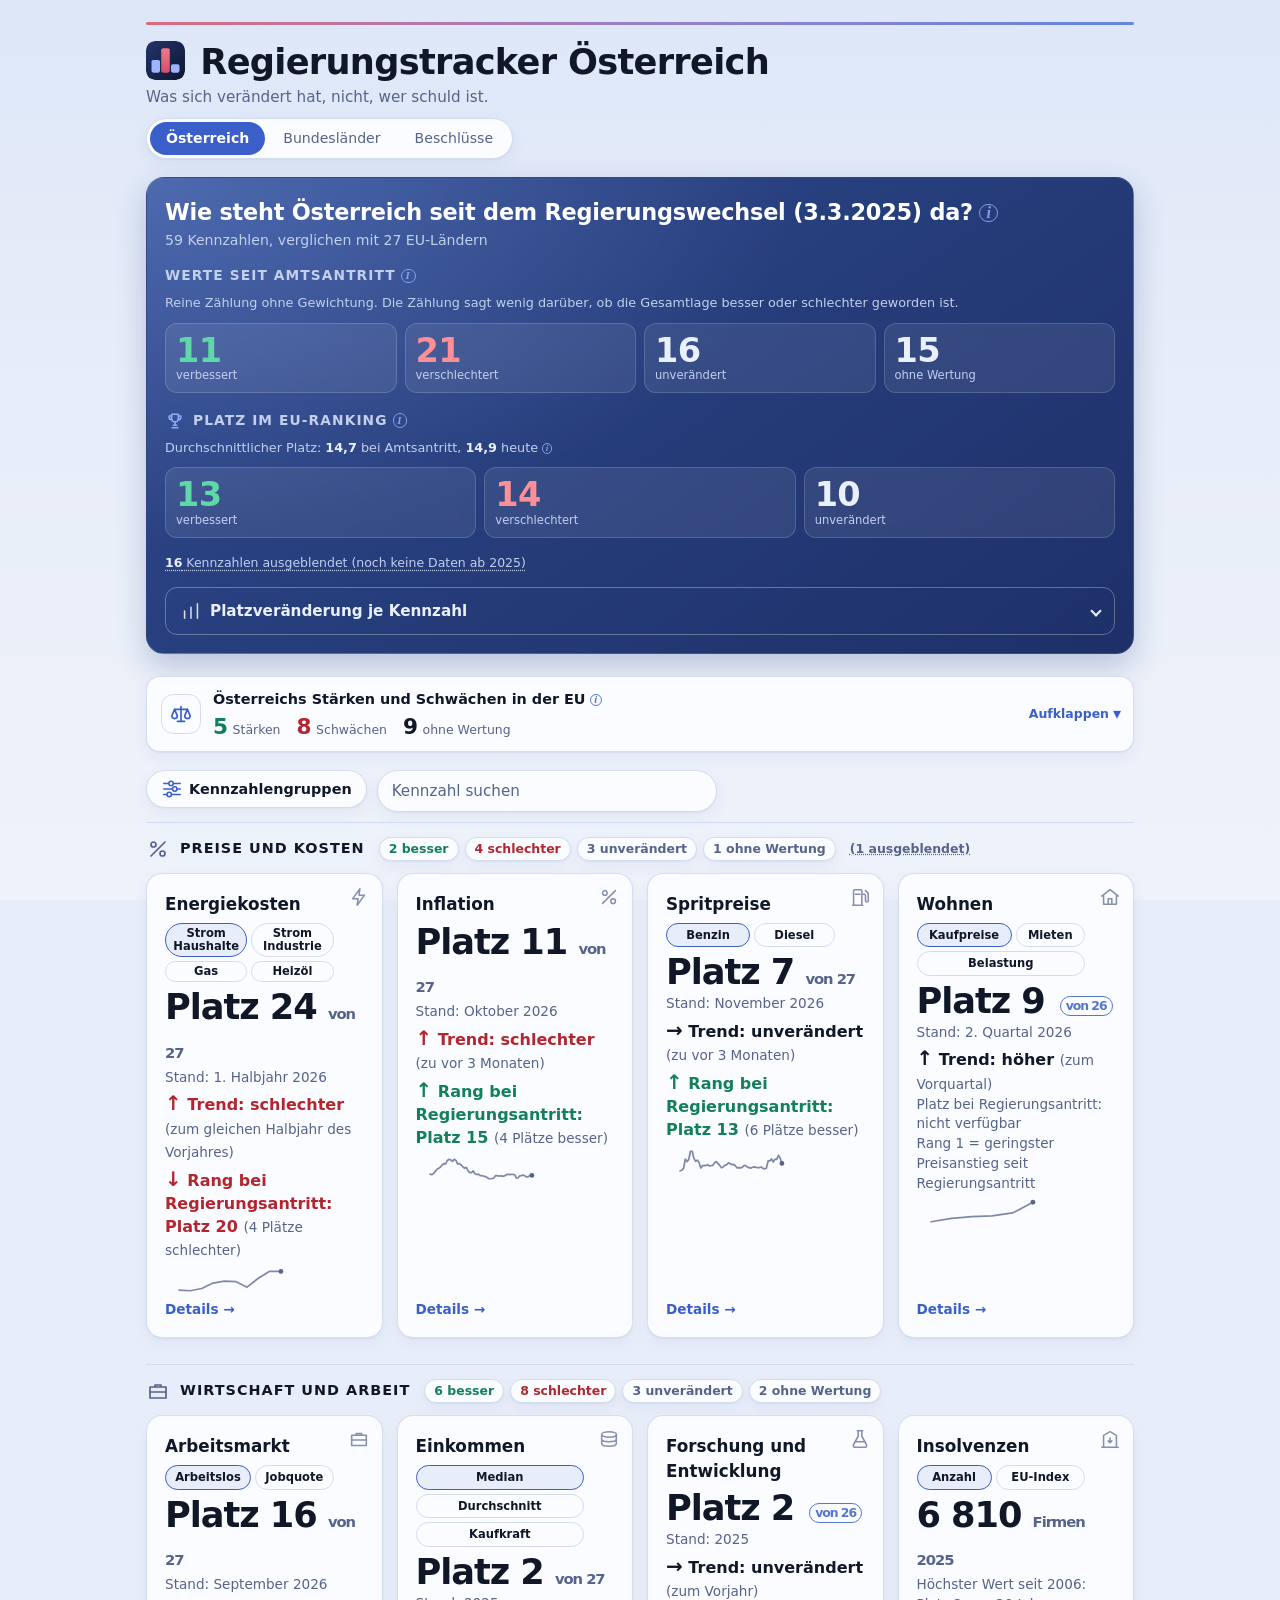
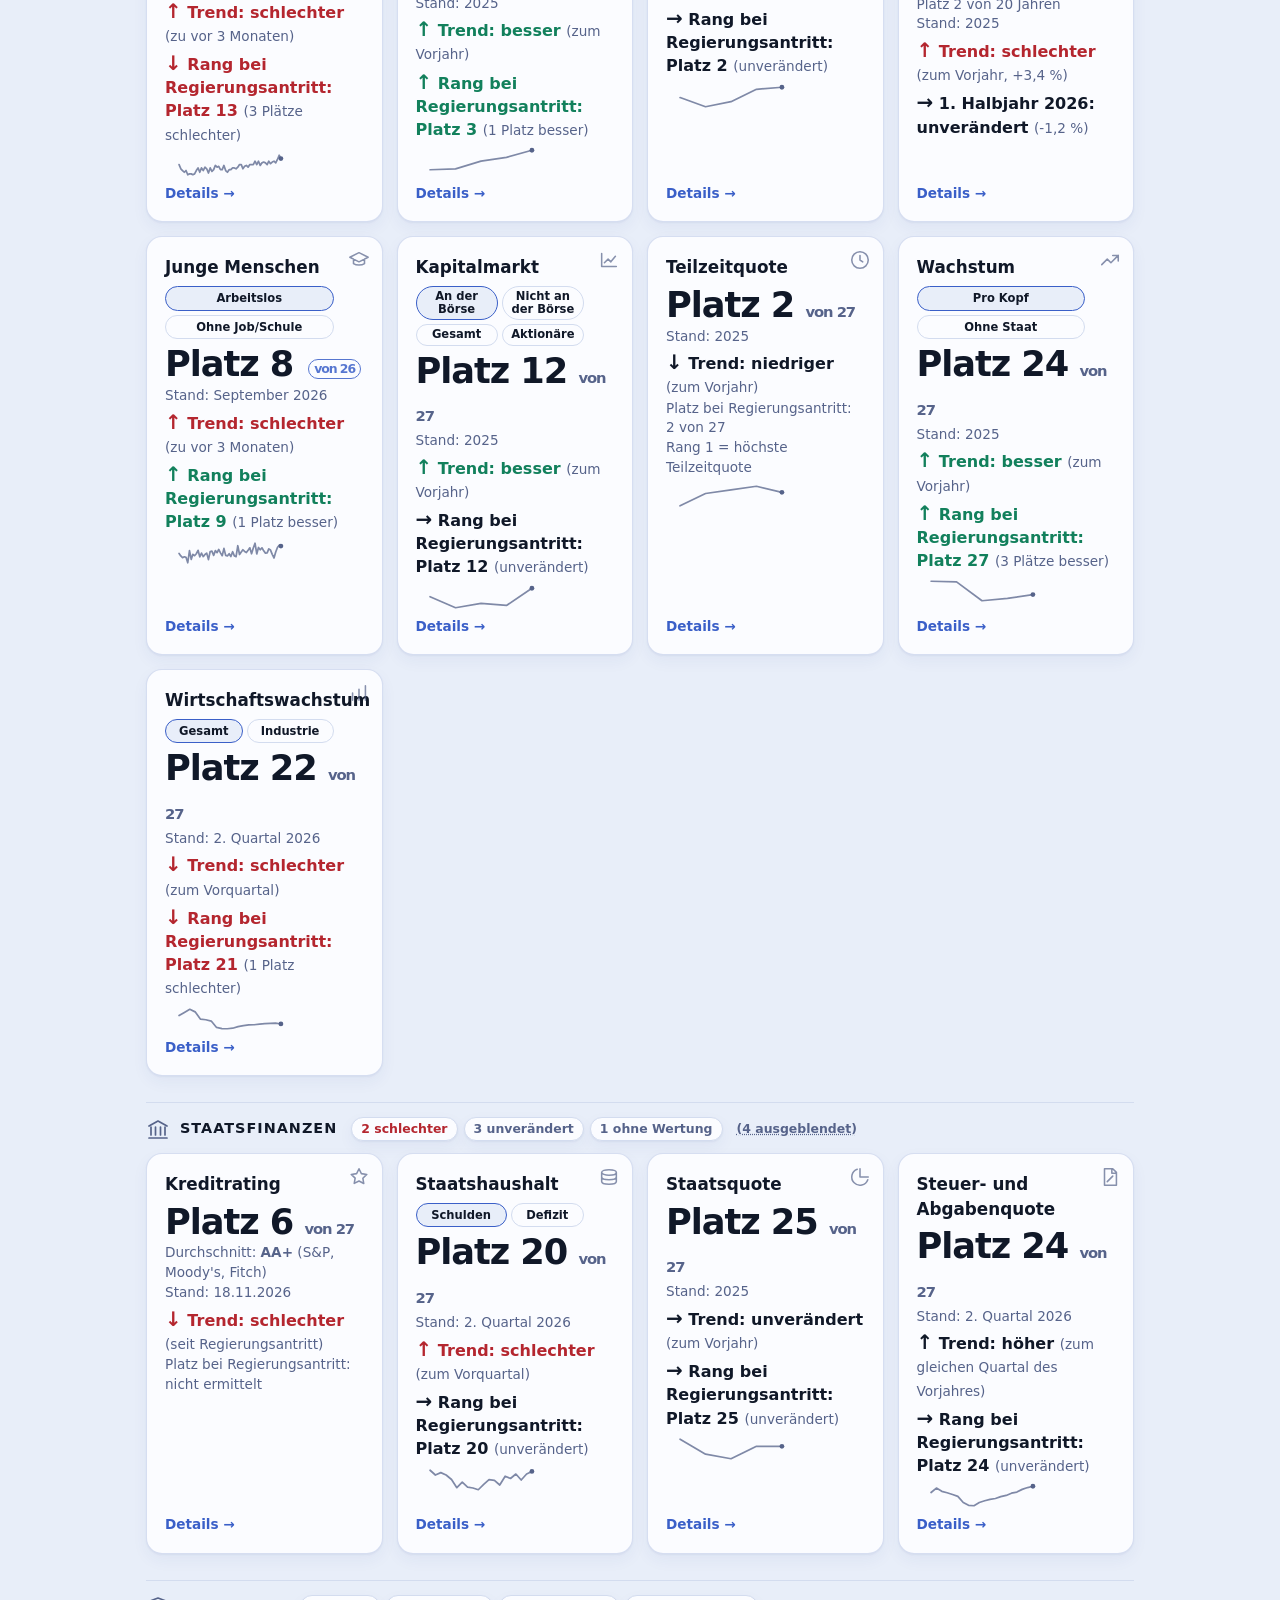
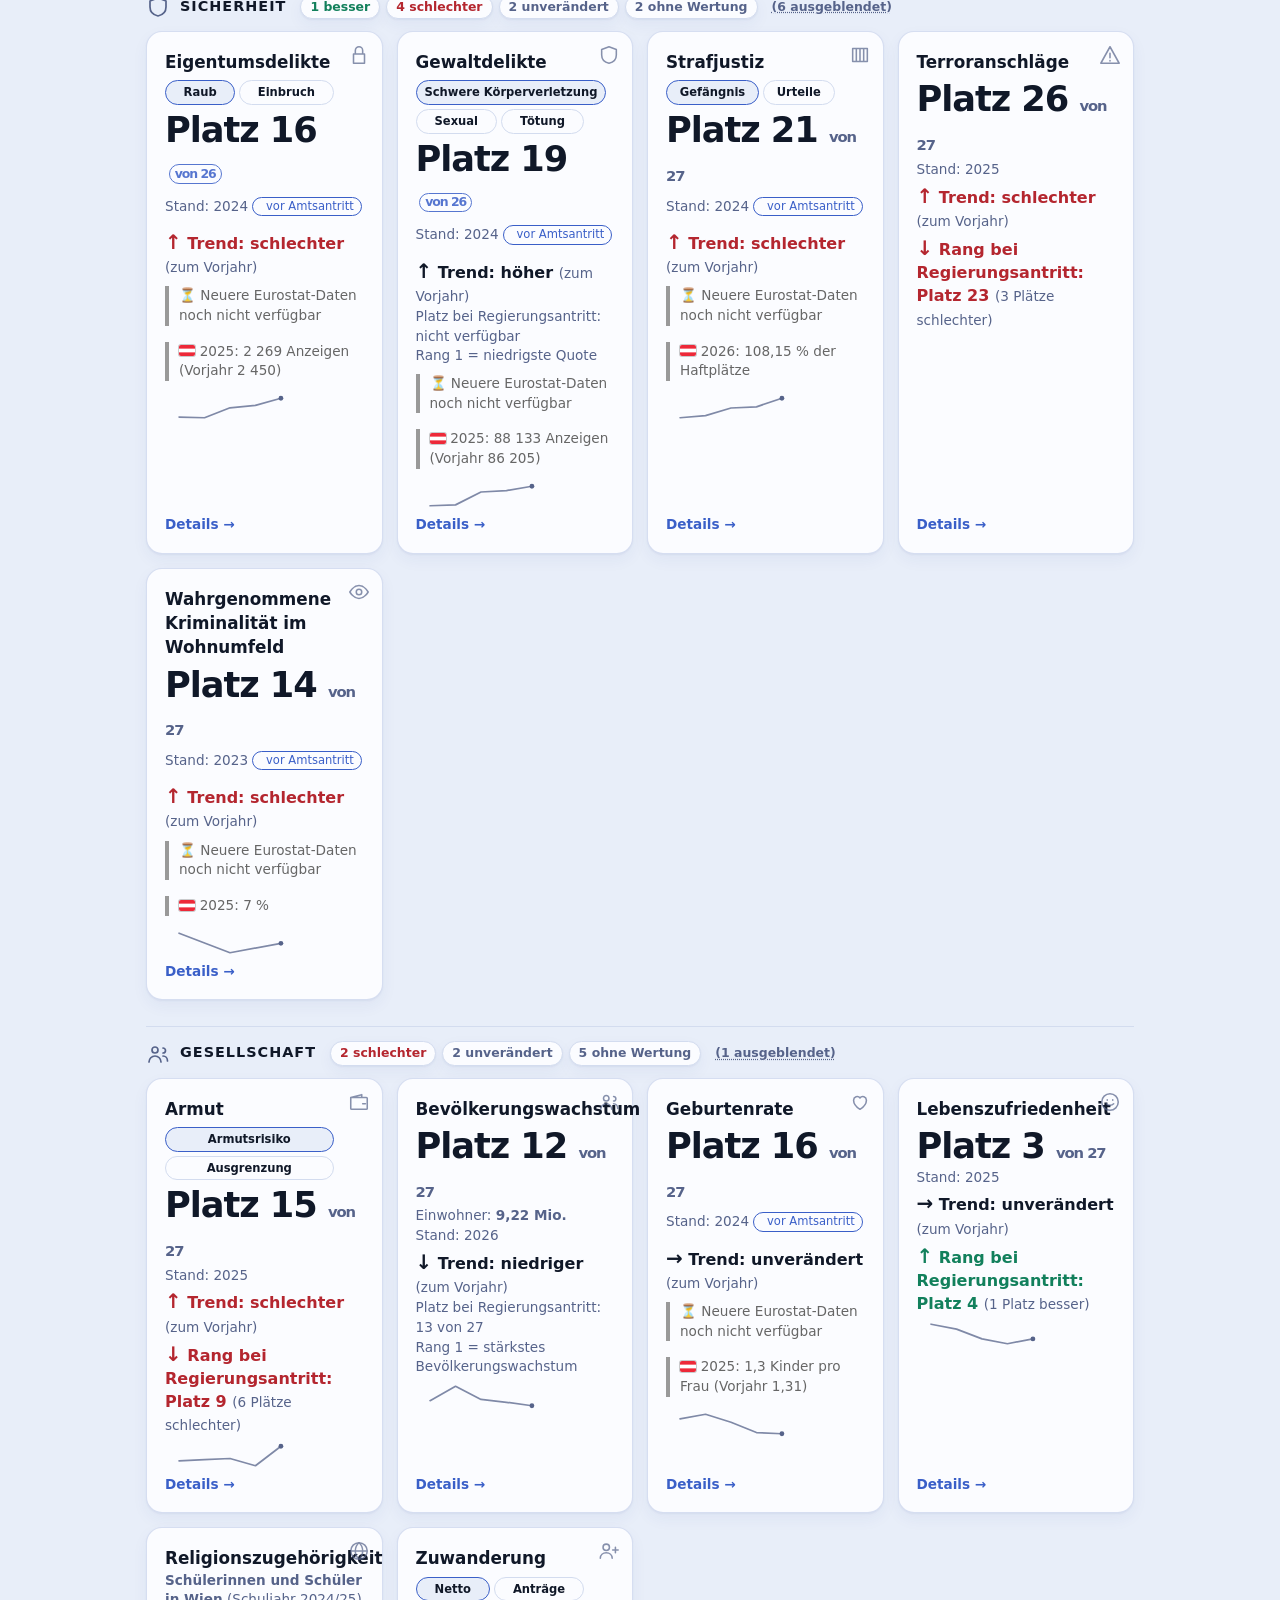
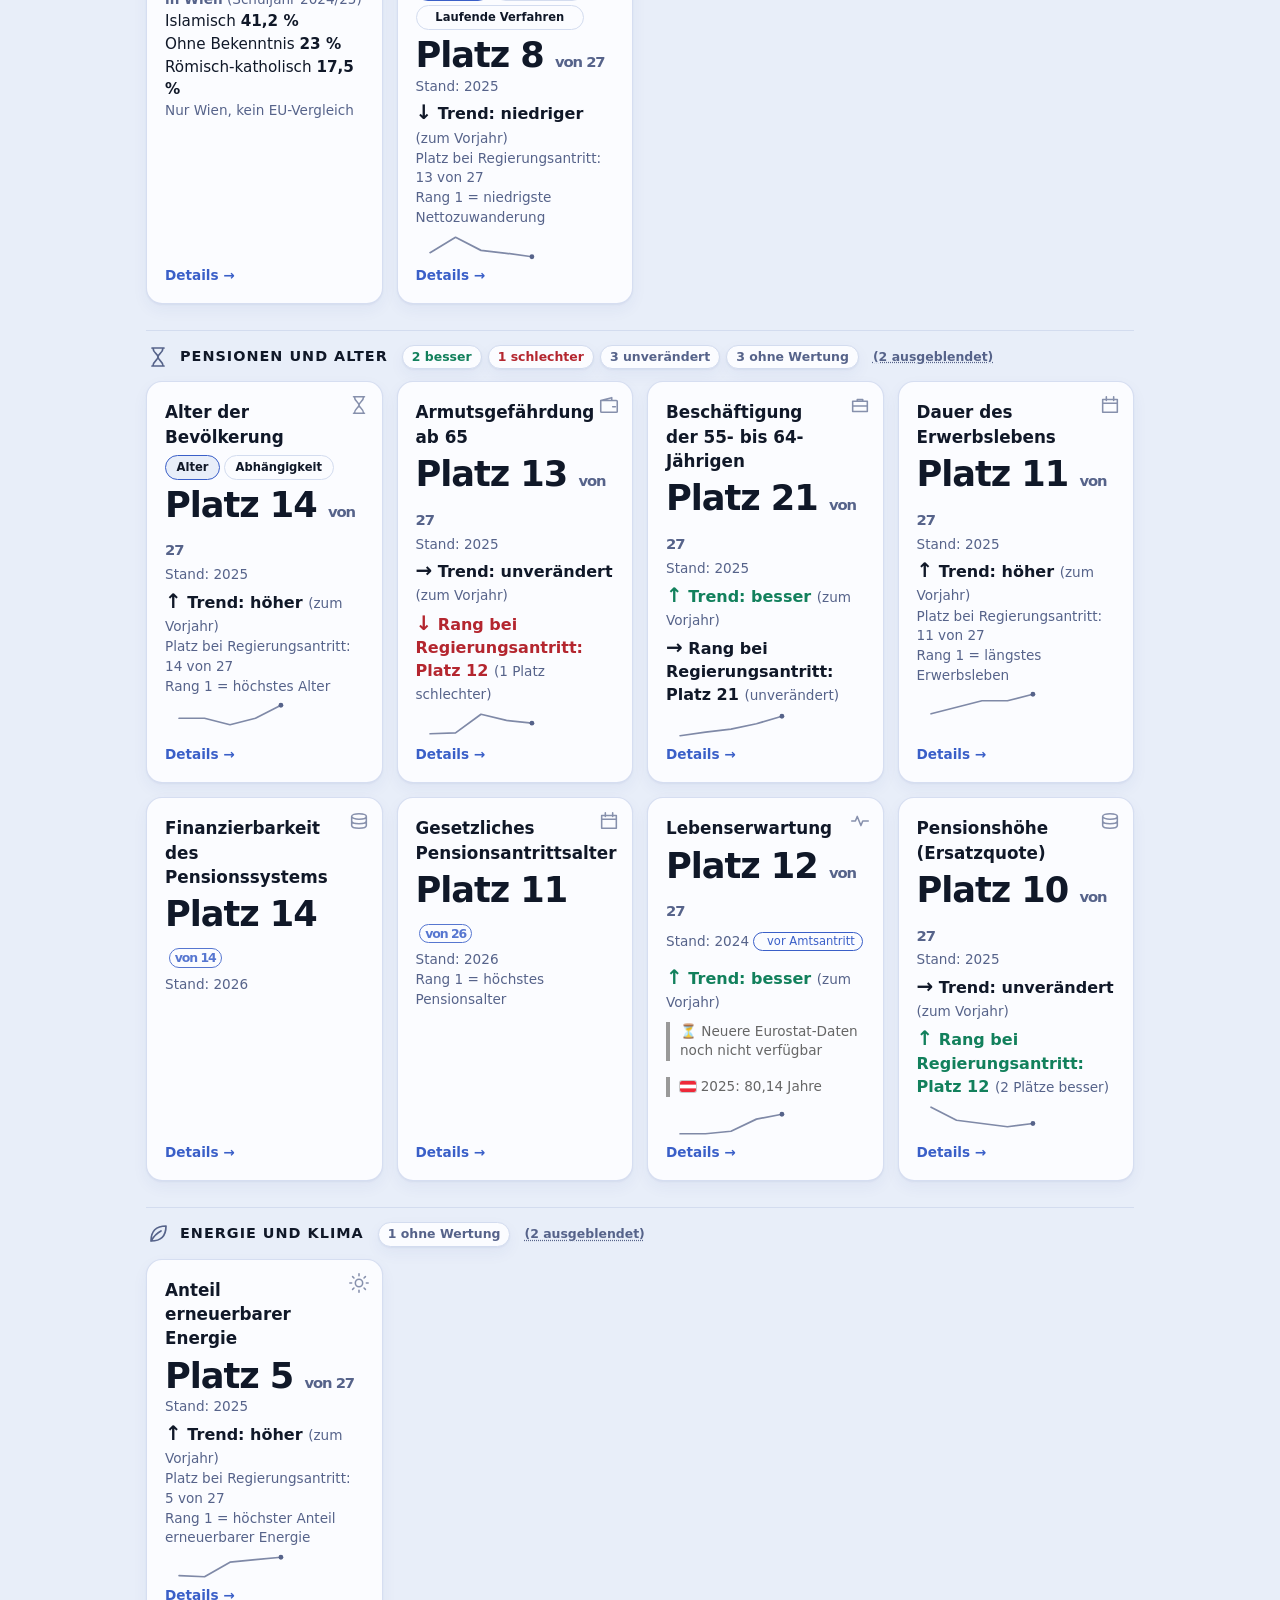
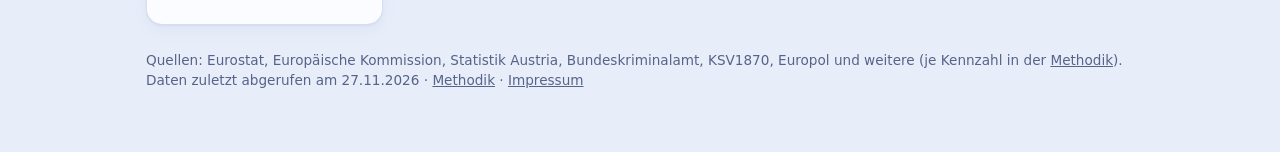
==== commit 2e36eacf: "Titel: Österreichs Stärken und Schwächen in der EU Co-Authored-By: Claude Sonnet 5.5 <noreply@anthro" ====
--- a/docs/index.html
+++ b/docs/index.html
@@ -174,7 +174,7 @@
     var li=function(l,ton,neu){ return l.length ? '<ul>'+l.map(function(i){ return '<li><a href="indikator.html?id='+encodeURIComponent(i.id)+'"><span>'+i.name+(i.ausgeblendet?' <small>(Daten bis '+periode(i.periode)+')</small>':(neu?' <small>(ohne Wertung)</small>':''))+'</span><b class="'+(neu?'':ton)+'">Platz '+i.oesterreich.rang+' <small>von '+i.anzahlLaender+'</small></b></a></li>'; }).join('')+'</ul>' : '<p class="note">Keine.</p>'; };
     var box=document.createElement("details"); box.className="sust";
     var SCALE='<svg class="ic" viewBox="0 0 24 24" width="22" height="22" fill="none" stroke="currentColor" stroke-width="1.8" stroke-linecap="round" stroke-linejoin="round" aria-hidden="true"><path d="M12 4v16M8 20h8M5 7h14"/><path d="M5 7l-3 7a3 3 0 0 0 6 0L5 7zM19 7l-3 7a3 3 0 0 0 6 0l-3-7z"/></svg>';
-    box.innerHTML='<summary><span class="sk">'+SCALE+'</span><div class="stt"><h2 class="gh">Österreichs Stärken und Schwächen im EU-Vergleich'+infoIcon("Gezeigt werden Kennzahlen mit Wertung, bei denen Österreich unter den obersten bzw. untersten Plätzen liegt: bei 21 bis 27 Ländern die ersten bzw. letzten fünf, bei 16 bis 20 Ländern vier, bei 15 oder weniger drei. Kennzahlen mit Wertung zählen auch dann, wenn es noch keine Daten ab 2025 gibt (Hinweis „Daten bis 2024“). Kennzahlen ohne Wertung stehen unter „Ohne Wertung“.")+'</h2><span class="sz"><span class="sn"><b class="good">'+st.length+'</b> Stärken</span><span class="sn"><b class="bad">'+sw.length+'</b> Schwächen</span>'+(nv?'<span class="sn"><b>'+nv+'</b> ohne Wertung</span>':'')+'</span></div><span class="auf" aria-hidden="true"></span></summary><div class="sustg"><div><h3 class="good">Stärken ('+st.length+')</h3>'+li(st,"good")+'</div><div><h3 class="bad">Schwächen ('+sw.length+')</h3>'+li(sw,"bad")+'</div>'
+    box.innerHTML='<summary><span class="sk">'+SCALE+'</span><div class="stt"><h2 class="gh">Österreichs Stärken und Schwächen in der EU'+infoIcon("Gezeigt werden Kennzahlen mit Wertung, bei denen Österreich unter den obersten bzw. untersten Plätzen liegt: bei 21 bis 27 Ländern die ersten bzw. letzten fünf, bei 16 bis 20 Ländern vier, bei 15 oder weniger drei. Kennzahlen mit Wertung zählen auch dann, wenn es noch keine Daten ab 2025 gibt (Hinweis „Daten bis 2024“). Kennzahlen ohne Wertung stehen unter „Ohne Wertung“.")+'</h2><span class="sz"><span class="sn"><b class="good">'+st.length+'</b> Stärken</span><span class="sn"><b class="bad">'+sw.length+'</b> Schwächen</span>'+(nv?'<span class="sn"><b>'+nv+'</b> ohne Wertung</span>':'')+'</span></div><span class="auf" aria-hidden="true"></span></summary><div class="sustg"><div><h3 class="good">Stärken ('+st.length+')</h3>'+li(st,"good")+'</div><div><h3 class="bad">Schwächen ('+sw.length+')</h3>'+li(sw,"bad")+'</div>'
       + ((nv||nst.length||nsw.length) ? '<div class="sdrit"><h3 class="svh">Ohne Wertung ('+nv+')'+infoIcon("Kennzahlen ohne Wertung: Ob ein hoher oder niedriger Platz gut ist, wird nicht bewertet. Rang 1 steht je nach Kennzahl für den höchsten oder den niedrigsten Wert. Es gelten dieselben Grenzen wie bei Stärken und Schwächen.")+'</h3><div class="ow">'+(nst.length?'<h3>Ganz vorne ('+nst.length+')</h3>'+li(nst,"",1):'')+(nsw.length?'<h3>Ganz hinten ('+nsw.length+')</h3>'+li(nsw,"",1):'')+'</div></div>' : '')
       + '</div>';
     // Vergleich mit einem anderen EU-Land: dieselben Grenzen, nur Kennzahlen mit Wertung
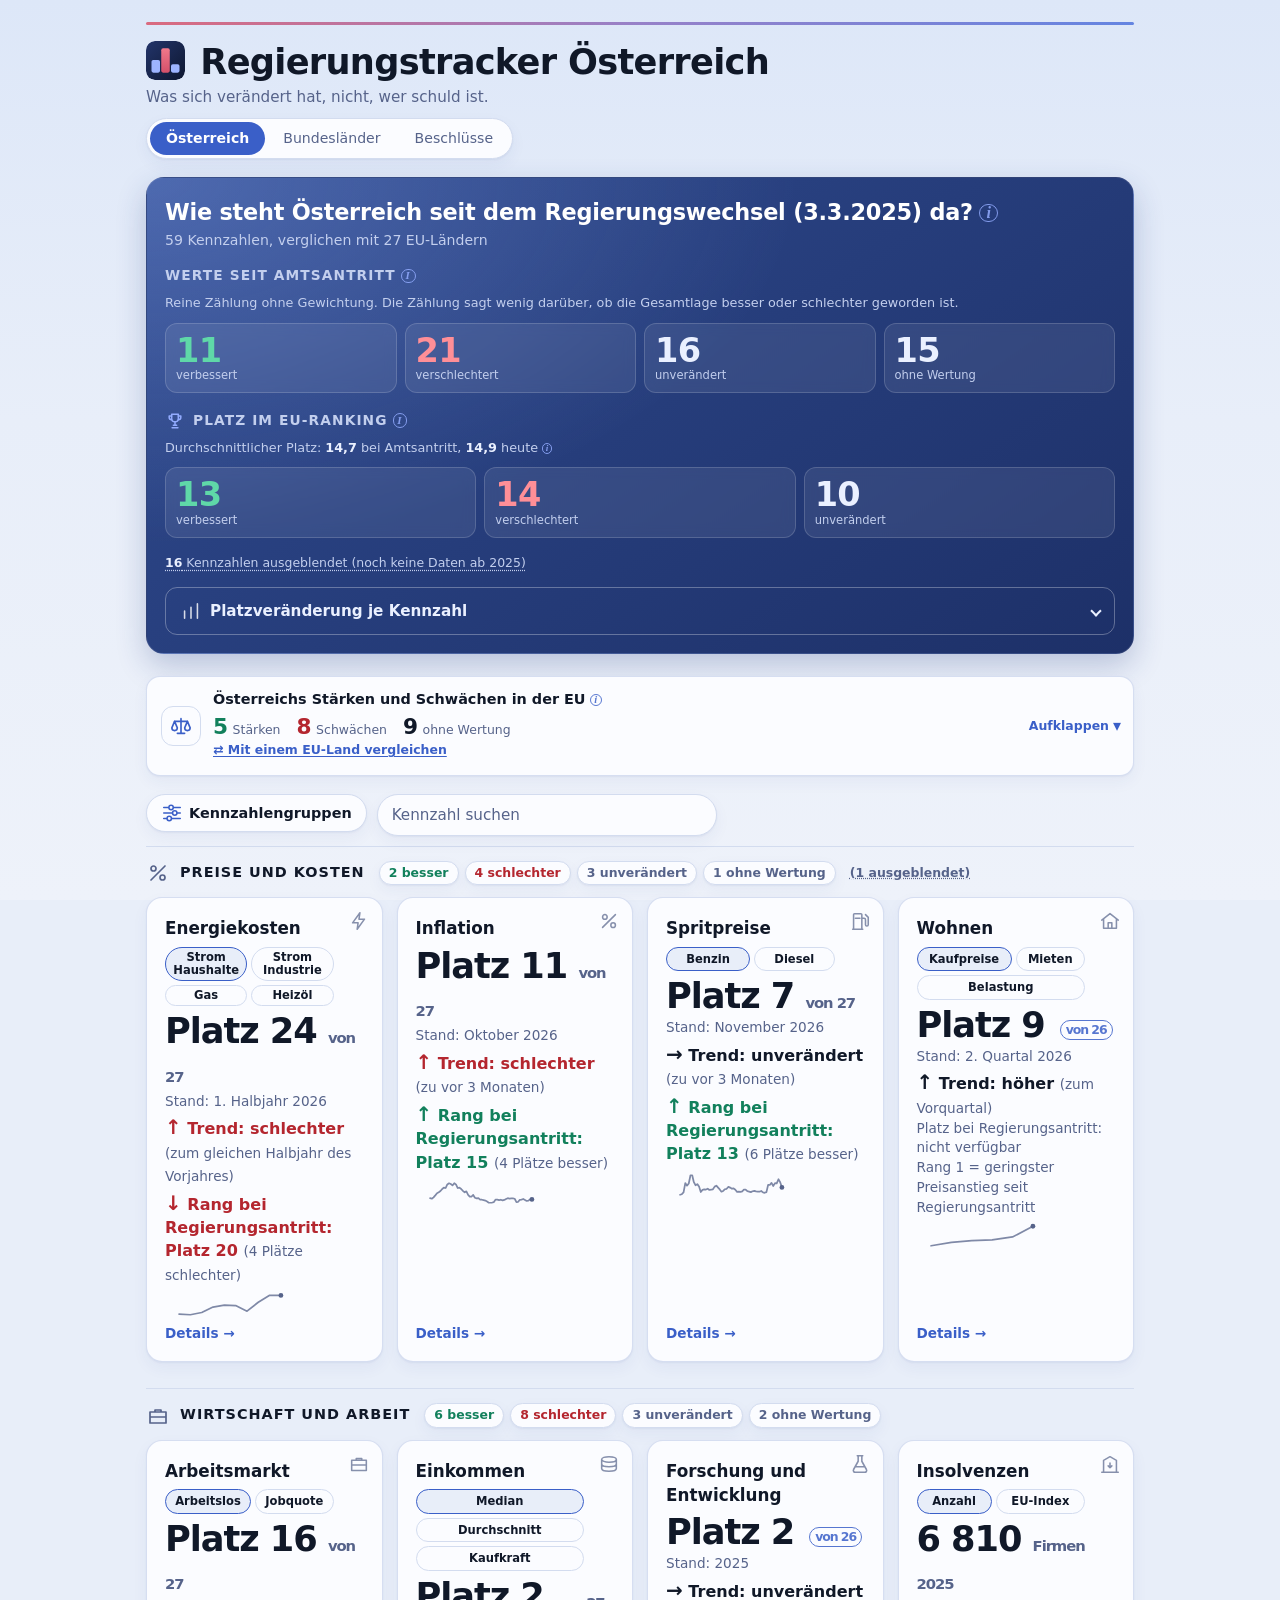
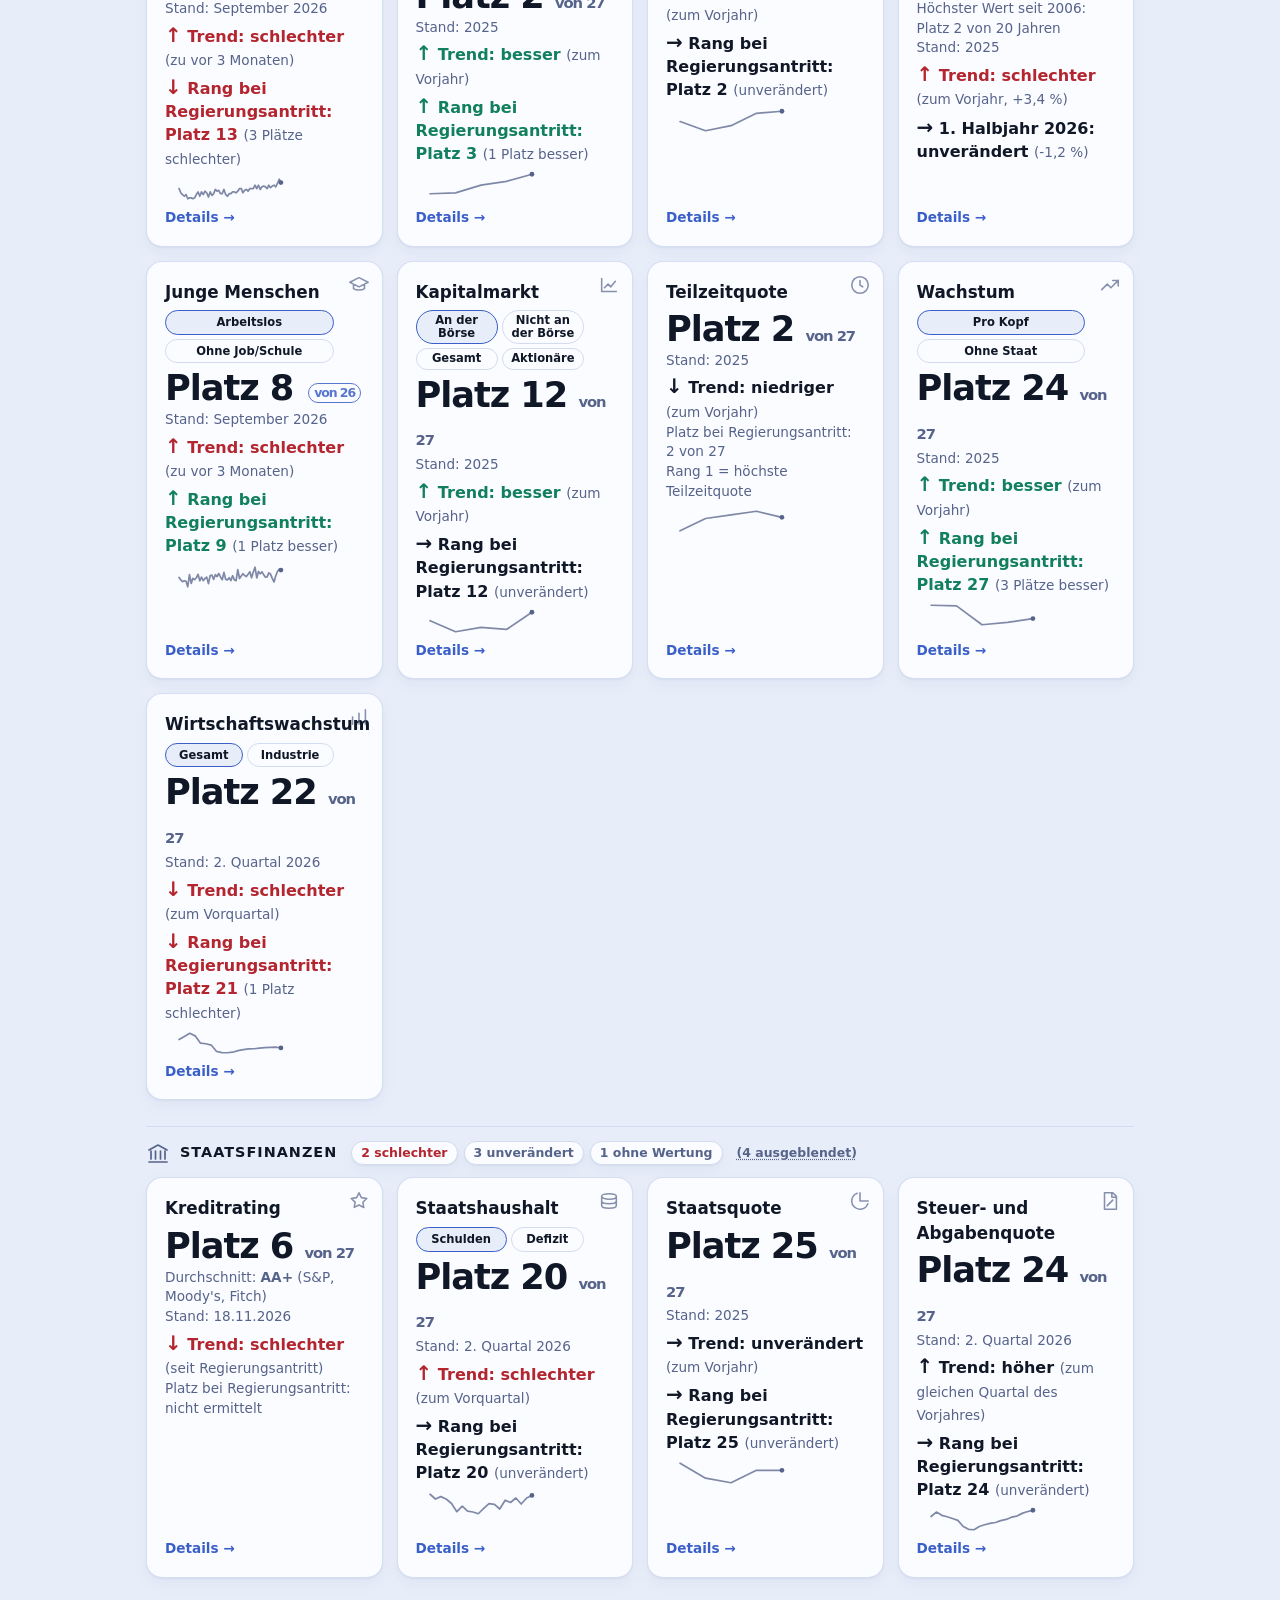
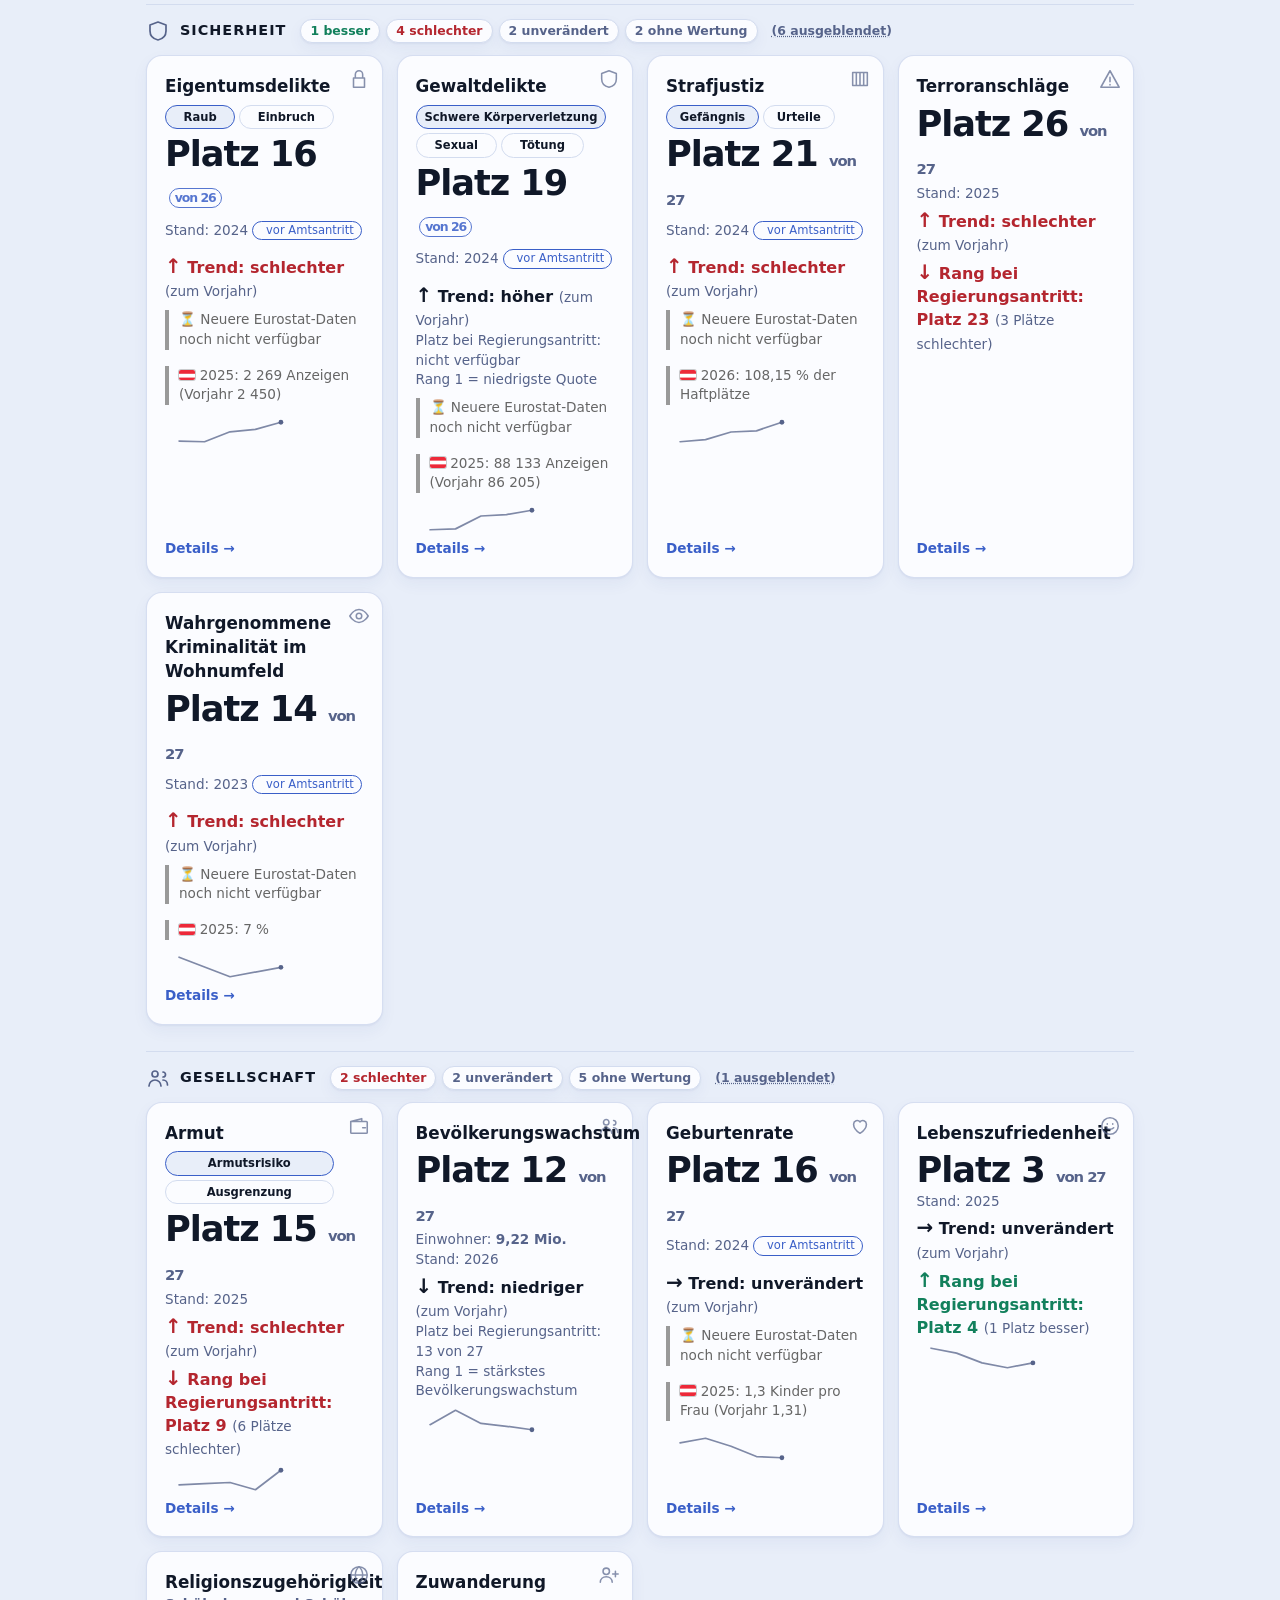
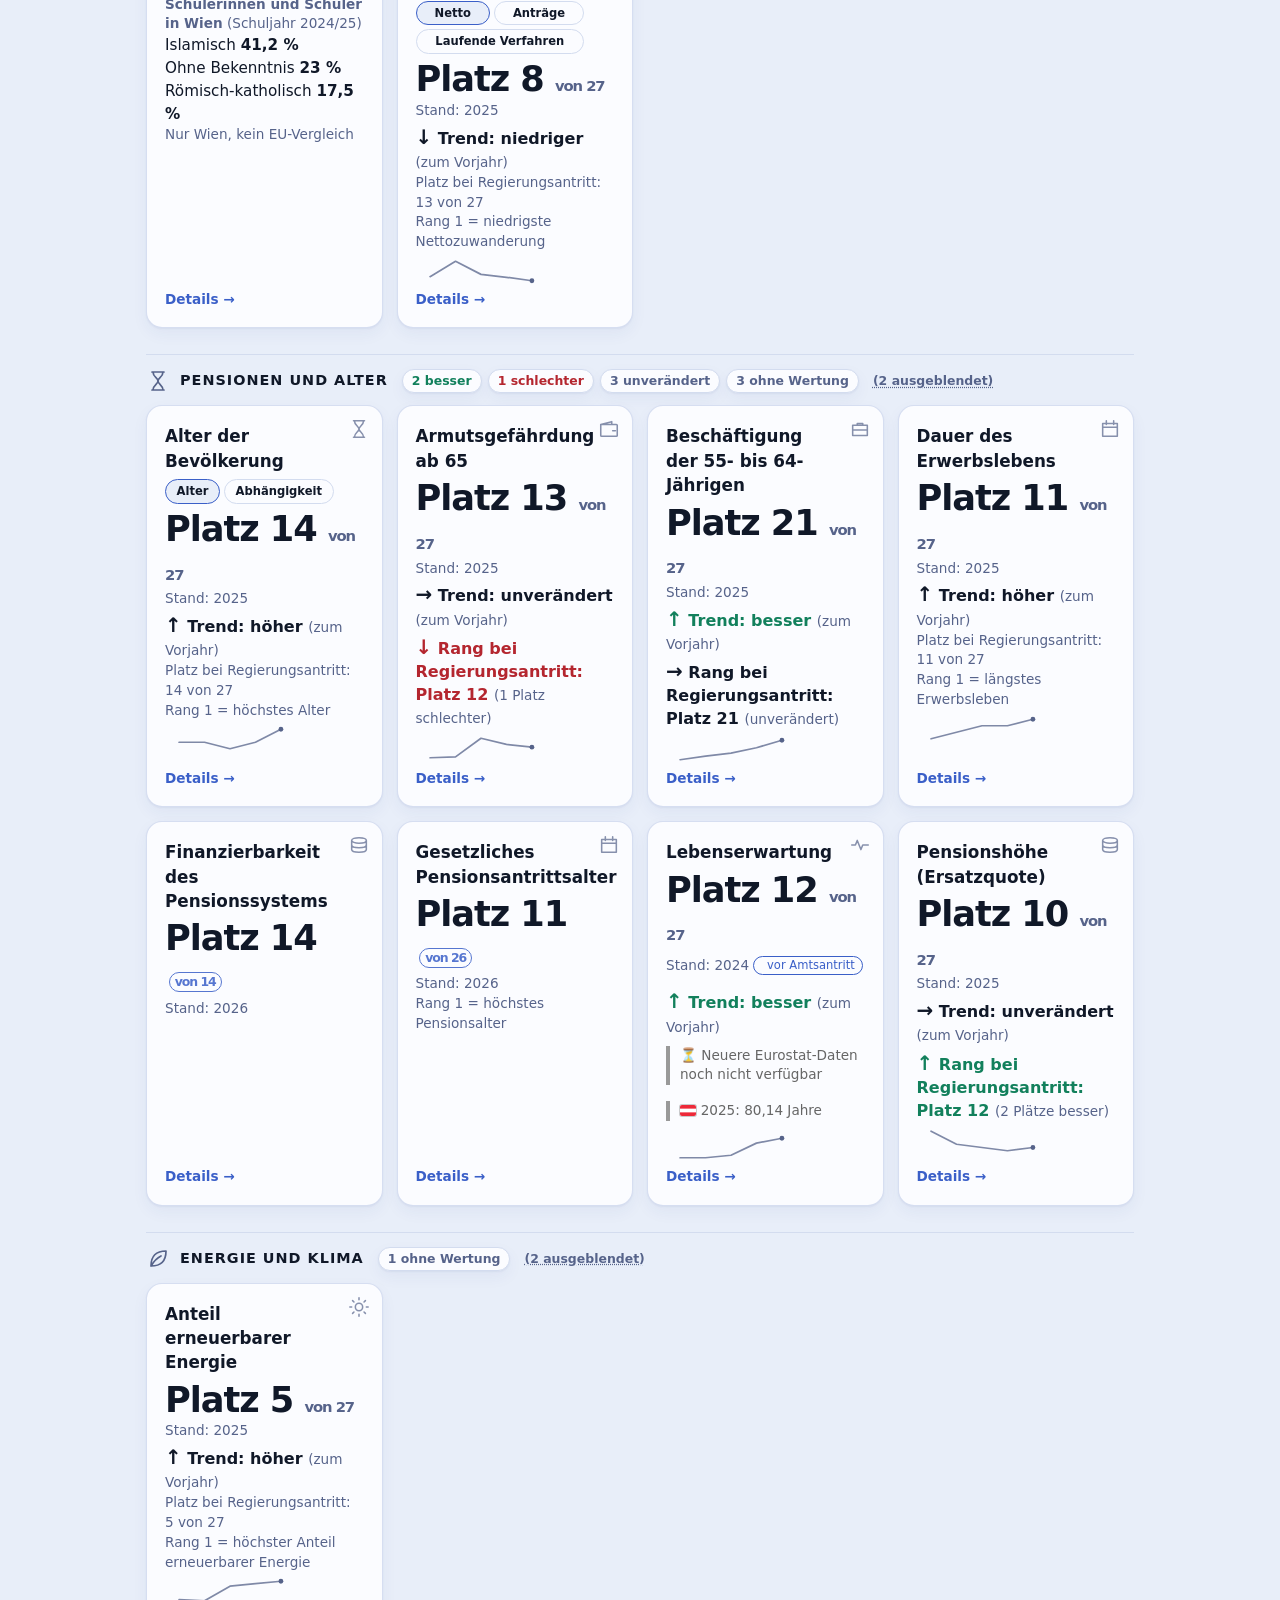
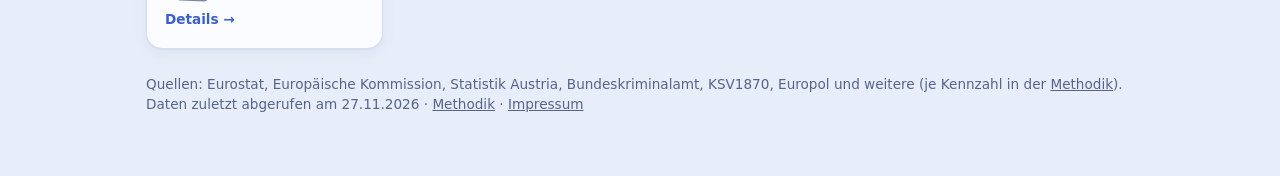
==== commit 712e7ab4: "Hinweis Mit einem EU-Land vergleichen im zugeklappten Kopf Co-Authored-By: Claude Sonnet 5.5 <norepl" ====
--- a/docs/index.html
+++ b/docs/index.html
@@ -16,7 +16,7 @@
 <meta property="og:description" content="Was sich verändert hat, nicht, wer schuld ist. Platz unter 27 EU-Ländern und Entwicklung seit dem Regierungsantritt.">
 <meta property="og:image" content="https://thorusmaximus.github.io/oesterreich-eu-vergleich/vorschau.png">
 <meta name="twitter:card" content="summary_large_image">
-<link rel="stylesheet" href="style.css?v=8e1e6dcb">
+<link rel="stylesheet" href="style.css?v=f20380eb">
 </head>
 <body>
 <main>
@@ -174,7 +174,7 @@
     var li=function(l,ton,neu){ return l.length ? '<ul>'+l.map(function(i){ return '<li><a href="indikator.html?id='+encodeURIComponent(i.id)+'"><span>'+i.name+(i.ausgeblendet?' <small>(Daten bis '+periode(i.periode)+')</small>':(neu?' <small>(ohne Wertung)</small>':''))+'</span><b class="'+(neu?'':ton)+'">Platz '+i.oesterreich.rang+' <small>von '+i.anzahlLaender+'</small></b></a></li>'; }).join('')+'</ul>' : '<p class="note">Keine.</p>'; };
     var box=document.createElement("details"); box.className="sust";
     var SCALE='<svg class="ic" viewBox="0 0 24 24" width="22" height="22" fill="none" stroke="currentColor" stroke-width="1.8" stroke-linecap="round" stroke-linejoin="round" aria-hidden="true"><path d="M12 4v16M8 20h8M5 7h14"/><path d="M5 7l-3 7a3 3 0 0 0 6 0L5 7zM19 7l-3 7a3 3 0 0 0 6 0l-3-7z"/></svg>';
-    box.innerHTML='<summary><span class="sk">'+SCALE+'</span><div class="stt"><h2 class="gh">Österreichs Stärken und Schwächen in der EU'+infoIcon("Gezeigt werden Kennzahlen mit Wertung, bei denen Österreich unter den obersten bzw. untersten Plätzen liegt: bei 21 bis 27 Ländern die ersten bzw. letzten fünf, bei 16 bis 20 Ländern vier, bei 15 oder weniger drei. Kennzahlen mit Wertung zählen auch dann, wenn es noch keine Daten ab 2025 gibt (Hinweis „Daten bis 2024“). Kennzahlen ohne Wertung stehen unter „Ohne Wertung“.")+'</h2><span class="sz"><span class="sn"><b class="good">'+st.length+'</b> Stärken</span><span class="sn"><b class="bad">'+sw.length+'</b> Schwächen</span>'+(nv?'<span class="sn"><b>'+nv+'</b> ohne Wertung</span>':'')+'</span></div><span class="auf" aria-hidden="true"></span></summary><div class="sustg"><div><h3 class="good">Stärken ('+st.length+')</h3>'+li(st,"good")+'</div><div><h3 class="bad">Schwächen ('+sw.length+')</h3>'+li(sw,"bad")+'</div>'
+    box.innerHTML='<summary><span class="sk">'+SCALE+'</span><div class="stt"><h2 class="gh">Österreichs Stärken und Schwächen in der EU'+infoIcon("Gezeigt werden Kennzahlen mit Wertung, bei denen Österreich unter den obersten bzw. untersten Plätzen liegt: bei 21 bis 27 Ländern die ersten bzw. letzten fünf, bei 16 bis 20 Ländern vier, bei 15 oder weniger drei. Kennzahlen mit Wertung zählen auch dann, wenn es noch keine Daten ab 2025 gibt (Hinweis „Daten bis 2024“). Kennzahlen ohne Wertung stehen unter „Ohne Wertung“.")+'</h2><span class="sz"><span class="sn"><b class="good">'+st.length+'</b> Stärken</span><span class="sn"><b class="bad">'+sw.length+'</b> Schwächen</span>'+(nv?'<span class="sn"><b>'+nv+'</b> ohne Wertung</span>':'')+'</span><span class="svhint" role="button" tabindex="0">\u21c4 Mit einem EU-Land vergleichen</span></div><span class="auf" aria-hidden="true"></span></summary><div class="sustg"><div><h3 class="good">Stärken ('+st.length+')</h3>'+li(st,"good")+'</div><div><h3 class="bad">Schwächen ('+sw.length+')</h3>'+li(sw,"bad")+'</div>'
       + ((nv||nst.length||nsw.length) ? '<div class="sdrit"><h3 class="svh">Ohne Wertung ('+nv+')'+infoIcon("Kennzahlen ohne Wertung: Ob ein hoher oder niedriger Platz gut ist, wird nicht bewertet. Rang 1 steht je nach Kennzahl für den höchsten oder den niedrigsten Wert. Es gelten dieselben Grenzen wie bei Stärken und Schwächen.")+'</h3><div class="ow">'+(nst.length?'<h3>Ganz vorne ('+nst.length+')</h3>'+li(nst,"",1):'')+(nsw.length?'<h3>Ganz hinten ('+nsw.length+')</h3>'+li(nsw,"",1):'')+'</div></div>' : '')
       + '</div>';
     // Vergleich mit einem anderen EU-Land: dieselben Grenzen, nur Kennzahlen mit Wertung
@@ -183,6 +183,8 @@
     var vb = document.createElement("div"); vb.className = "svgl";
     vb.innerHTML = '<label for="svl">Mit einem anderen EU-Land vergleichen:</label> <select id="svl"><option value="">Kein Vergleich</option>'+codes.map(function(c){ return '<option value="'+c+'">'+ländern[c]+'</option>'; }).join('')+'</select>';
     box.insertBefore(vb, box.querySelector(".sustg"));
+    box.querySelector(".svhint").addEventListener("click", function(){ setTimeout(function(){ var l=box.querySelector("#svl"); if(box.open && l){ l.focus({preventScroll:true}); l.scrollIntoView({block:"center",behavior:"smooth"}); } },50); });
+    box.querySelector(".svhint").addEventListener("keydown", function(e){ if(e.key==="Enter"||e.key===" "){ e.preventDefault(); this.click(); } });
     var sel = vb.querySelector("#svl"), svx = document.createElement("div"); svx.id="svx"; svx.className="svgl2"; box.appendChild(svx);
     sel.addEventListener("change", function(){
       var c = sel.value; box.classList.toggle("mitland",!!c); if(!c){ svx.innerHTML=""; return; }
--- a/docs/style.css
+++ b/docs/style.css
@@ -449,3 +449,6 @@
 .pg-f.neu{background:currentColor;opacity:.55}.pg-w.neu{color:inherit;opacity:.8}
 .kopf .tit .claim{margin:4px 0 0}
 .kopf{margin-bottom:18px}
+.sust .stt{display:flex;flex-direction:column}
+.svhint{font-size:.78rem;font-weight:600;color:var(--eu);margin:2px 0 4px;text-decoration:underline;text-underline-offset:2px}
+.sust[open] .svhint{display:none}
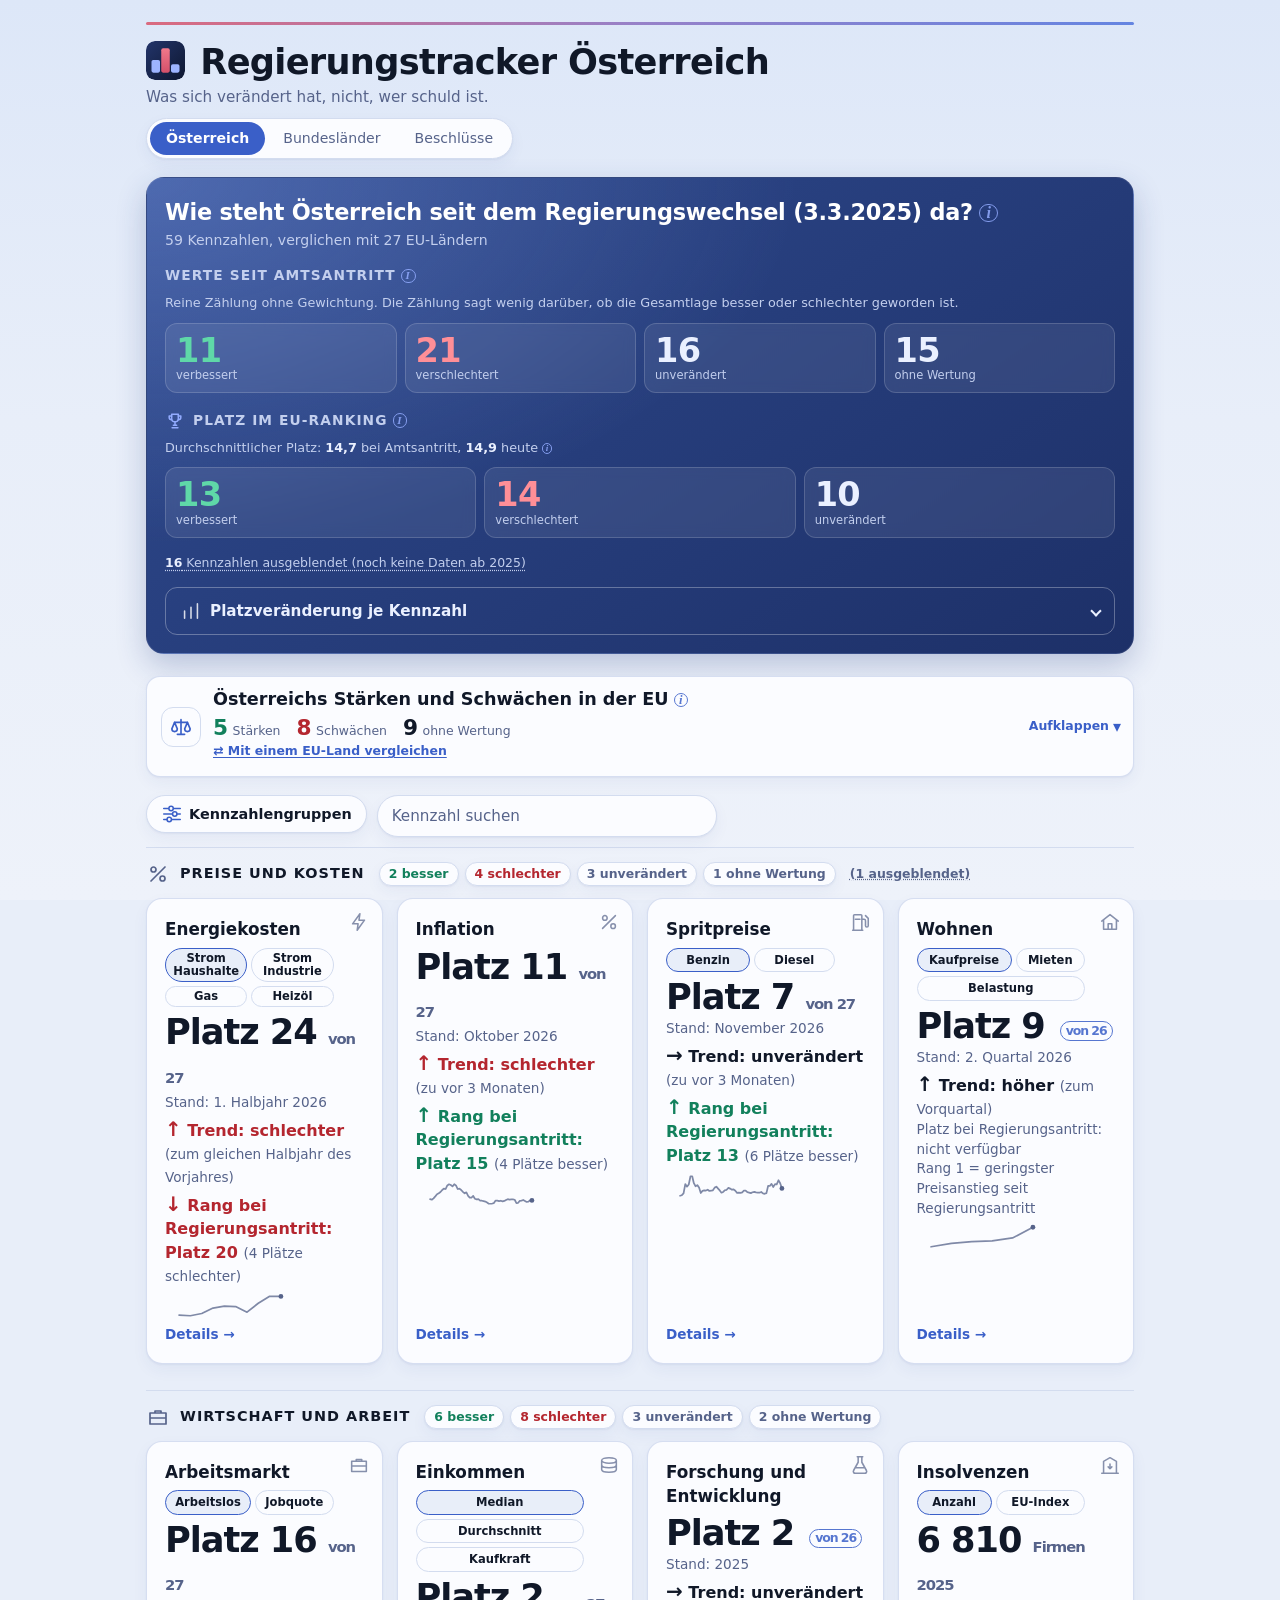
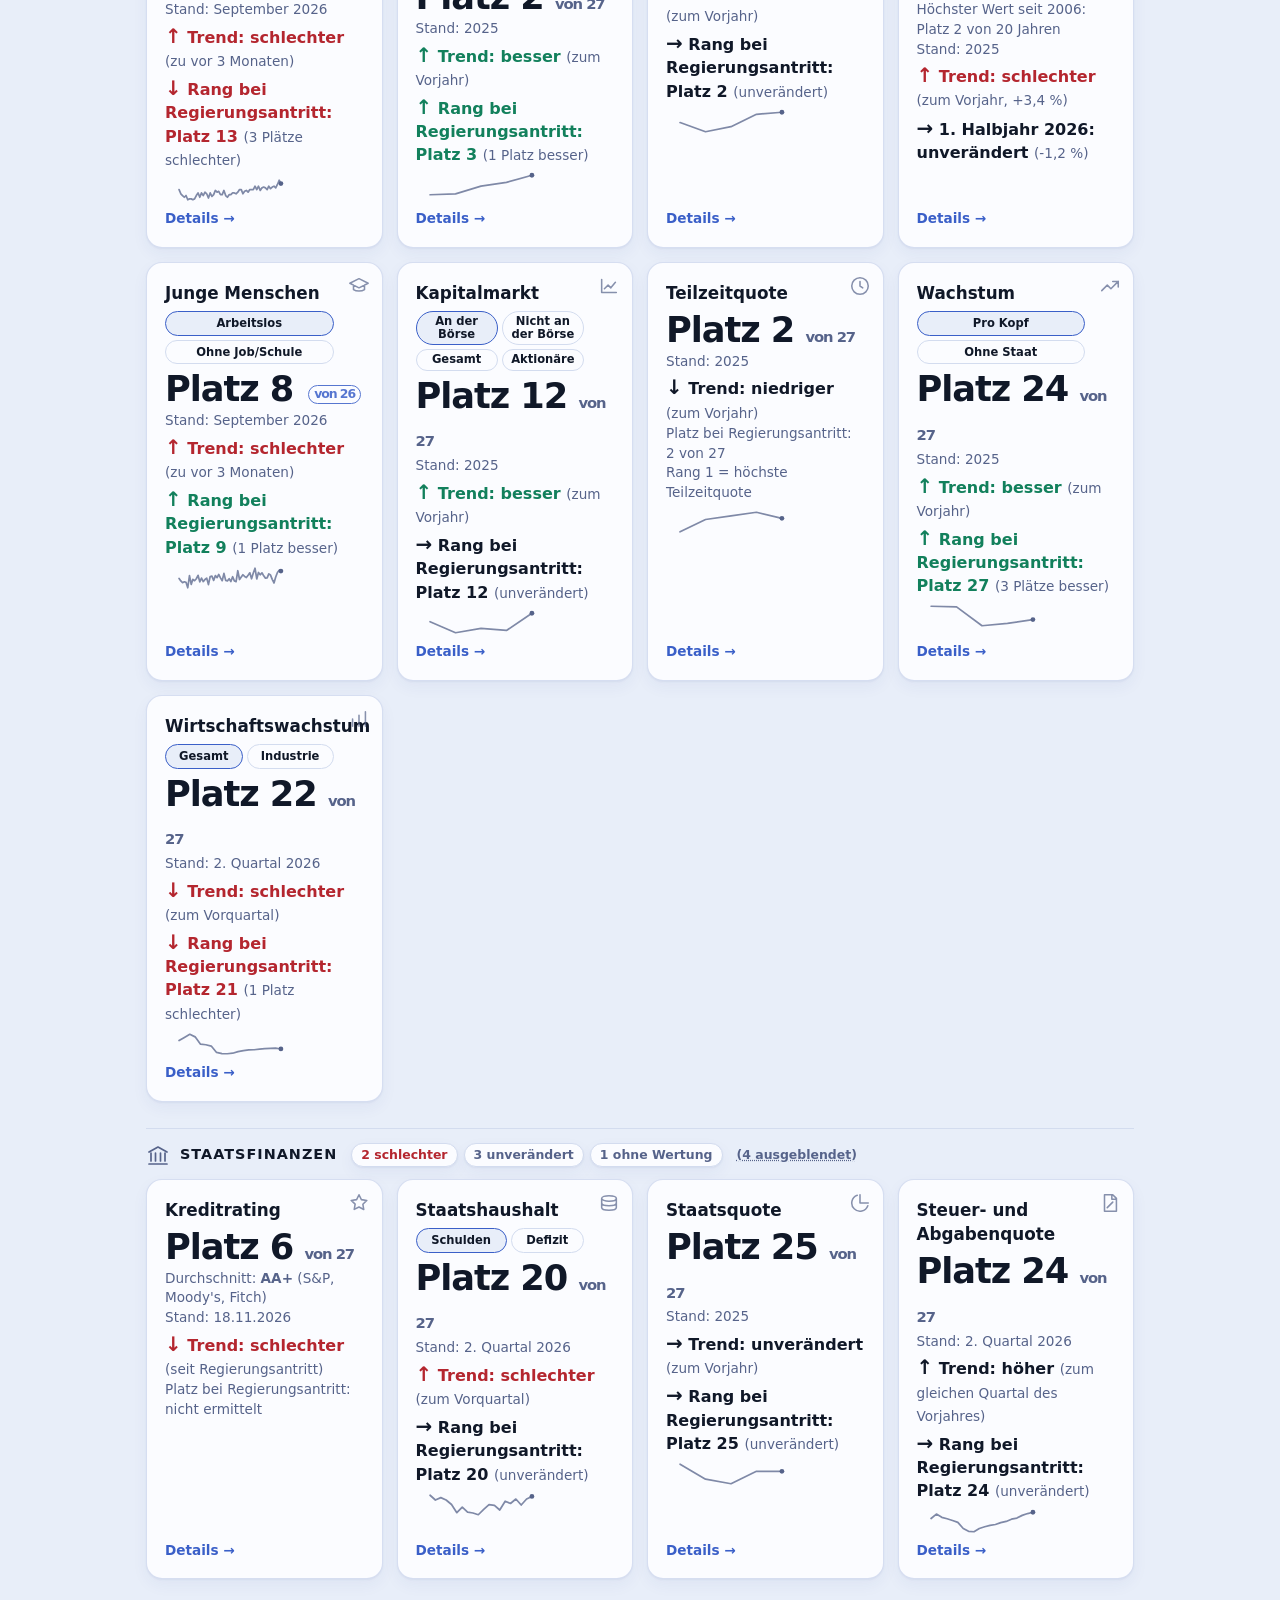
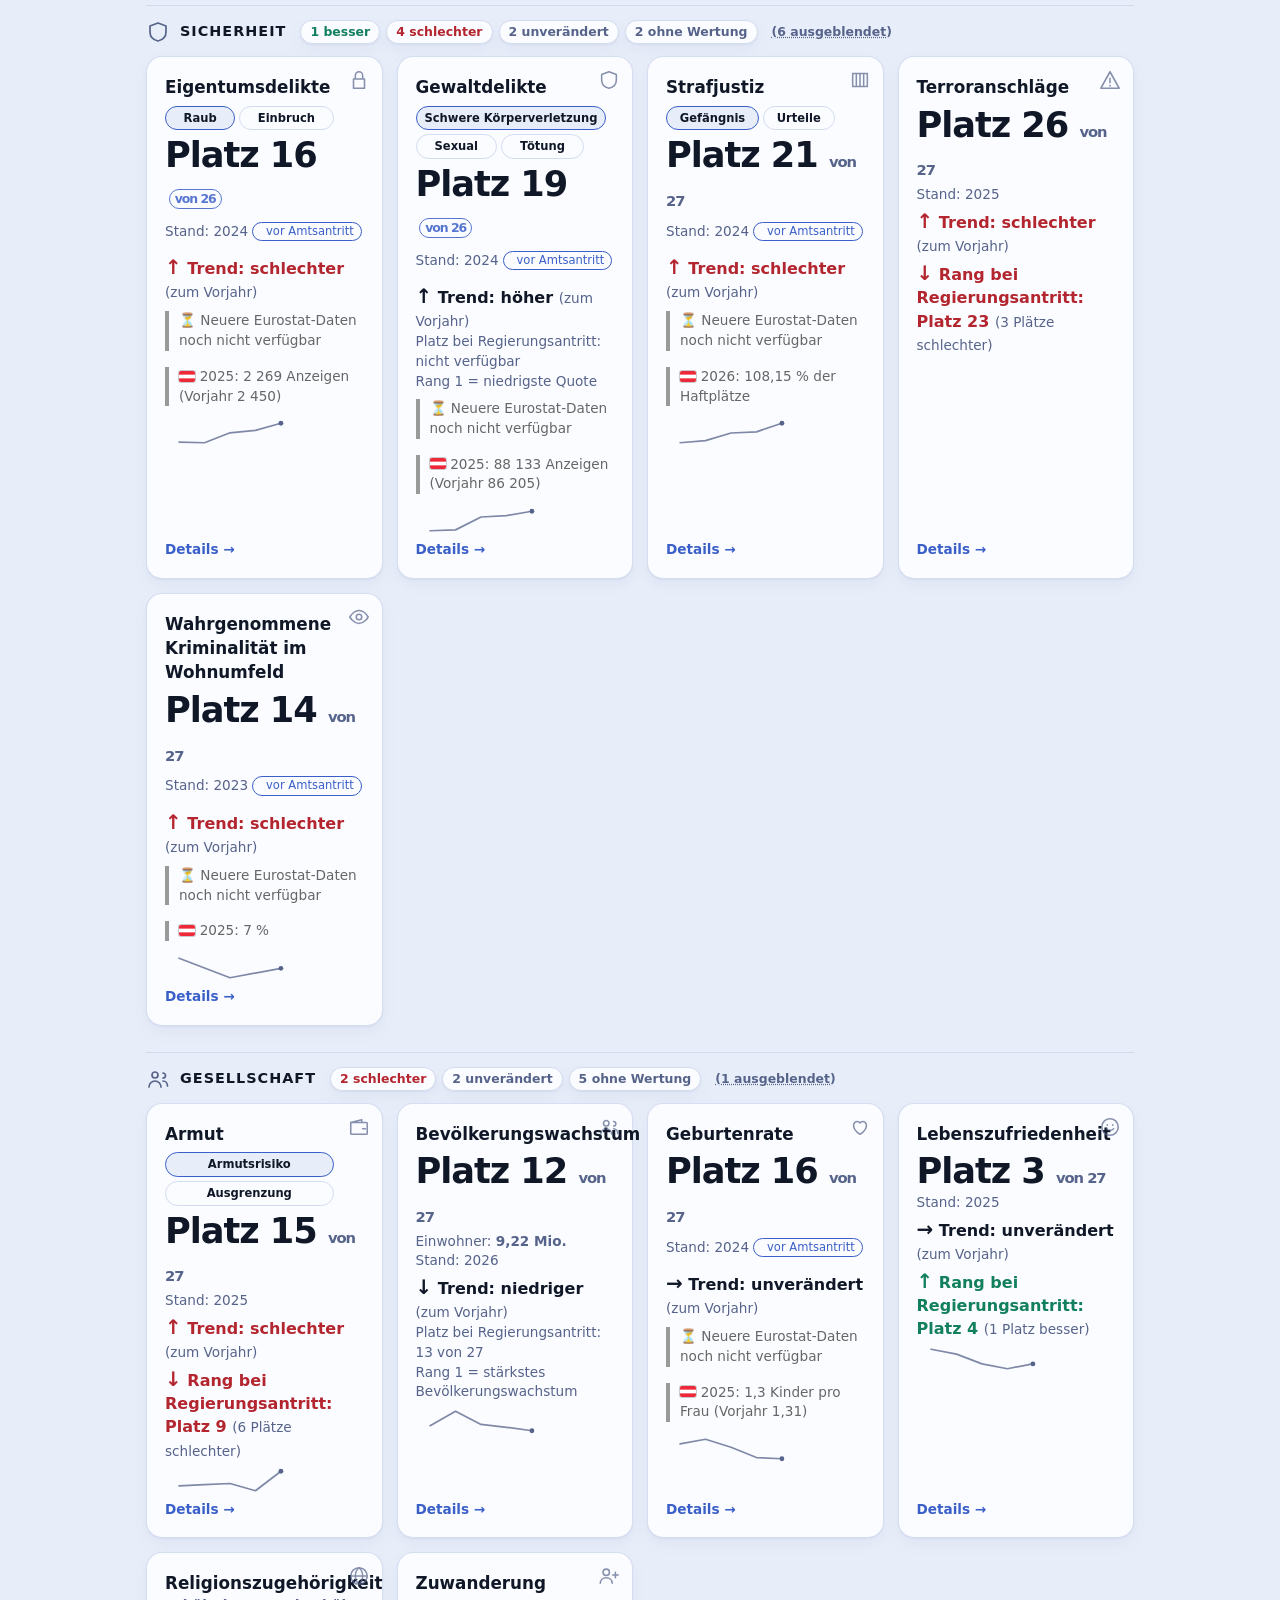
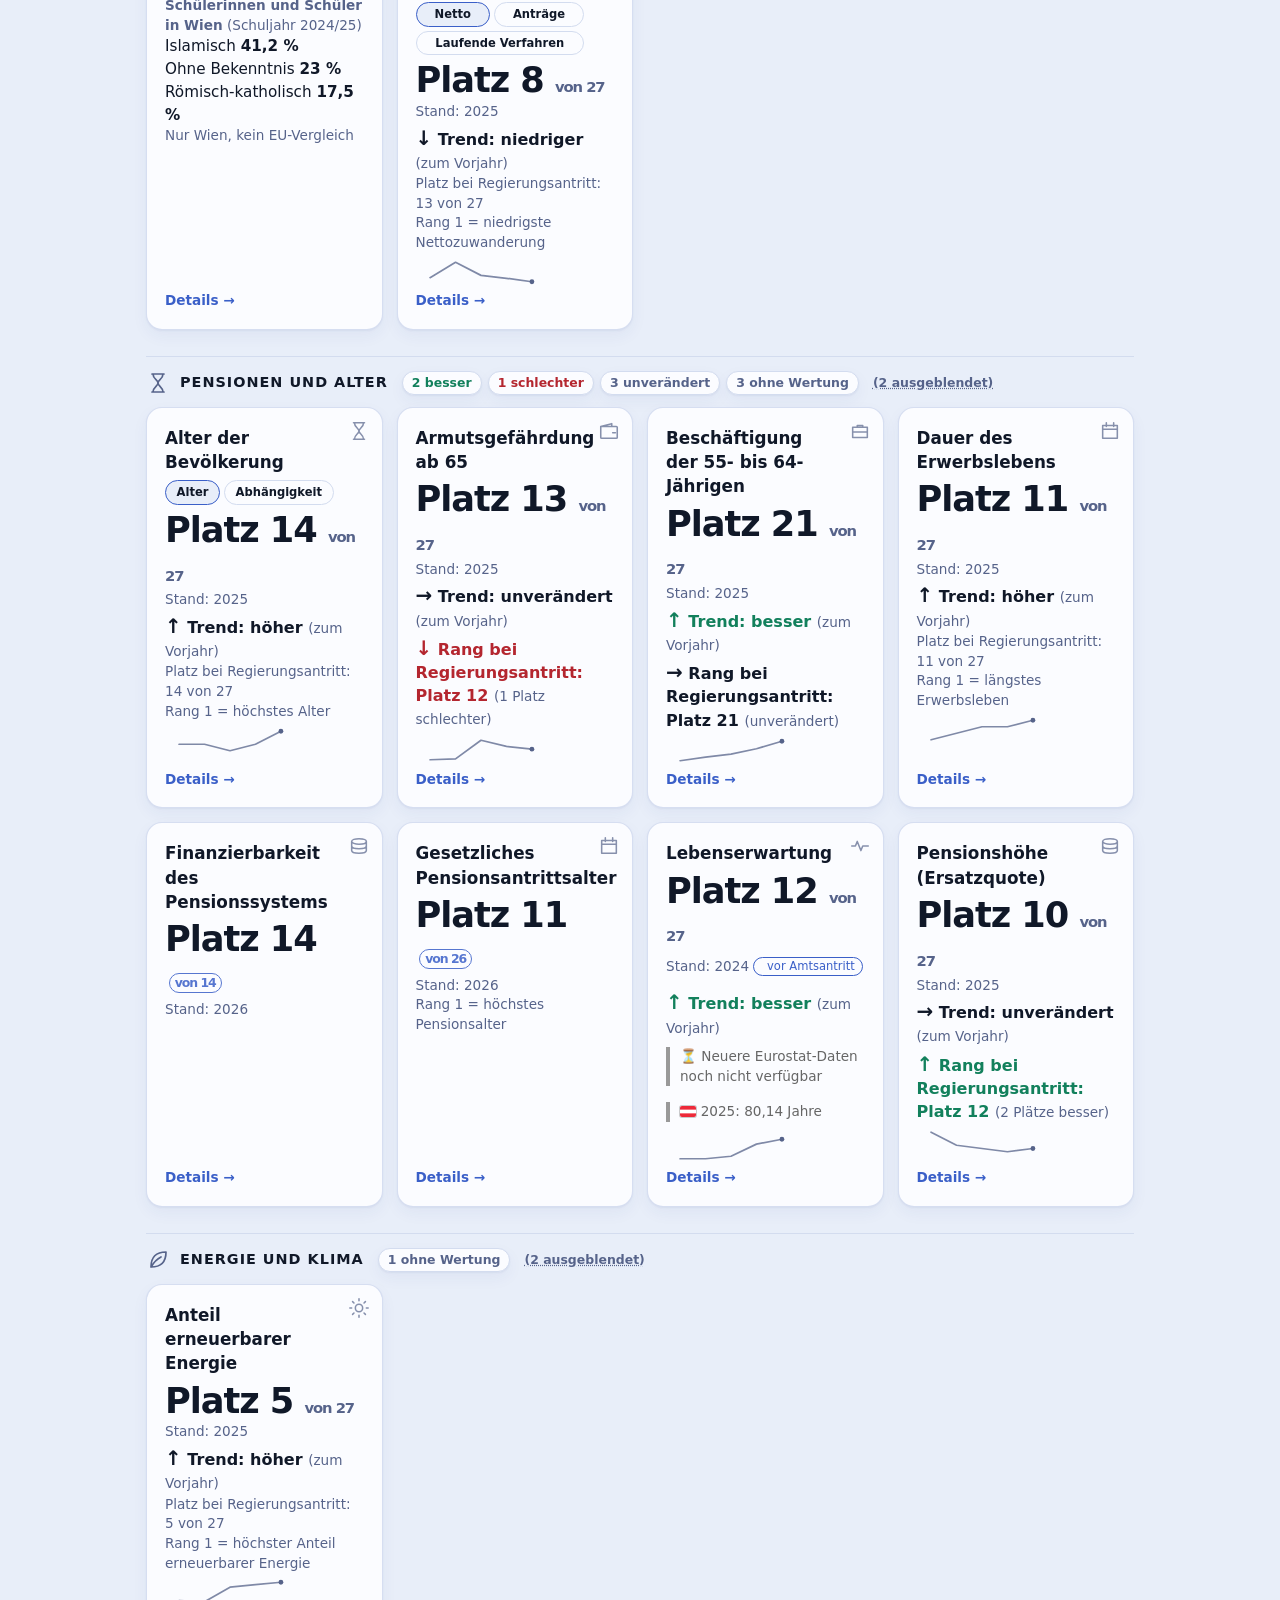
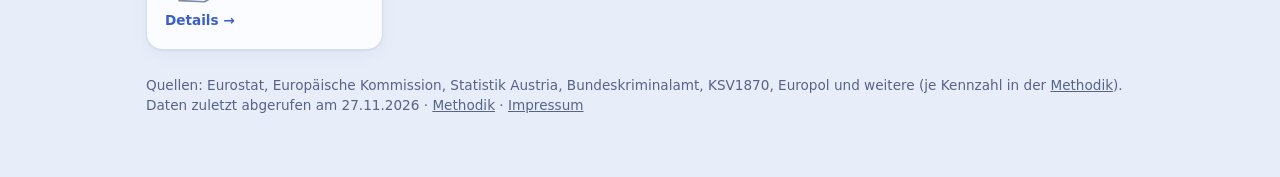
==== commit 518ec4f6: "Titel des Stärken-Schwächen-Fensters größer Co-Authored-By: Claude Sonnet 5.5 <noreply@anthropic.com" ====
--- a/docs/index.html
+++ b/docs/index.html
@@ -16,7 +16,7 @@
 <meta property="og:description" content="Was sich verändert hat, nicht, wer schuld ist. Platz unter 27 EU-Ländern und Entwicklung seit dem Regierungsantritt.">
 <meta property="og:image" content="https://thorusmaximus.github.io/oesterreich-eu-vergleich/vorschau.png">
 <meta name="twitter:card" content="summary_large_image">
-<link rel="stylesheet" href="style.css?v=f20380eb">
+<link rel="stylesheet" href="style.css?v=75661d0e">
 </head>
 <body>
 <main>
--- a/docs/style.css
+++ b/docs/style.css
@@ -452,3 +452,4 @@
 .sust .stt{display:flex;flex-direction:column}
 .svhint{font-size:.78rem;font-weight:600;color:var(--eu);margin:2px 0 4px;text-decoration:underline;text-underline-offset:2px}
 .sust[open] .svhint{display:none}
+.sust>summary .gh{font-size:1.1rem;line-height:1.25}
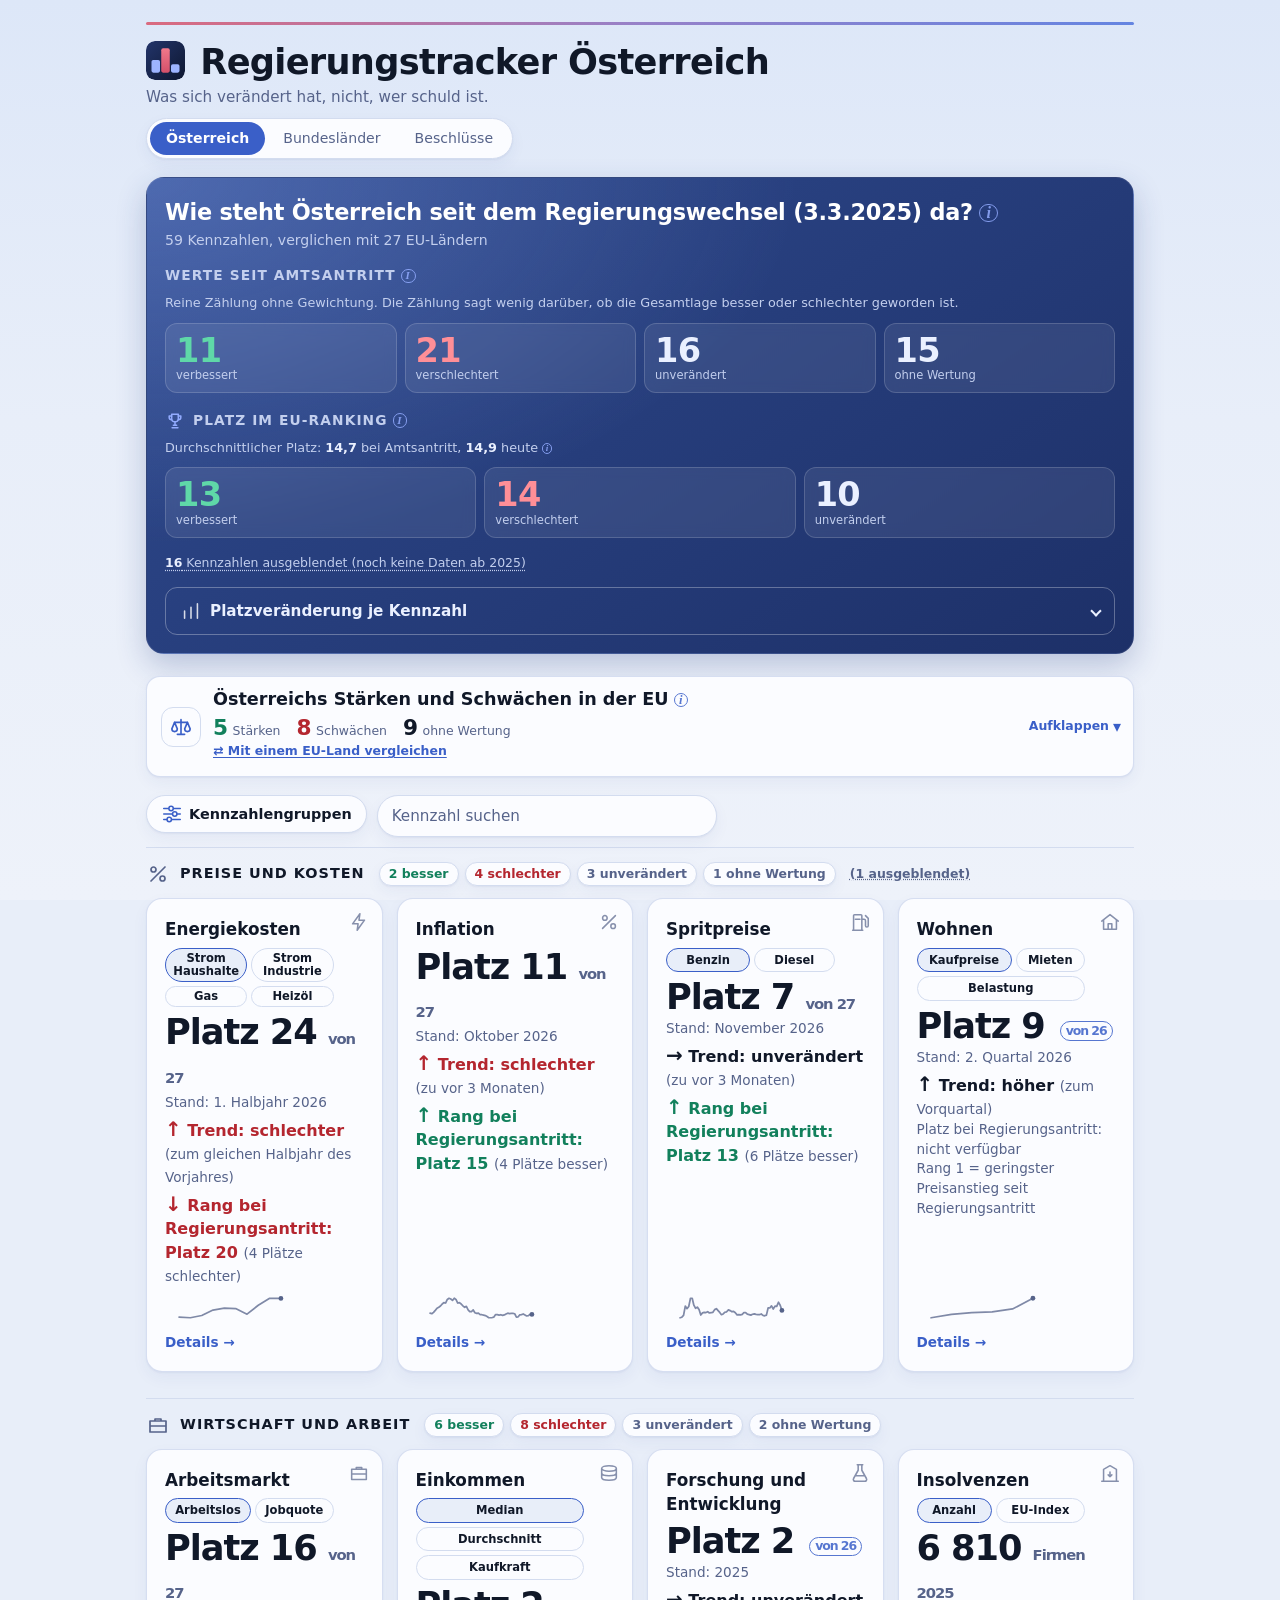
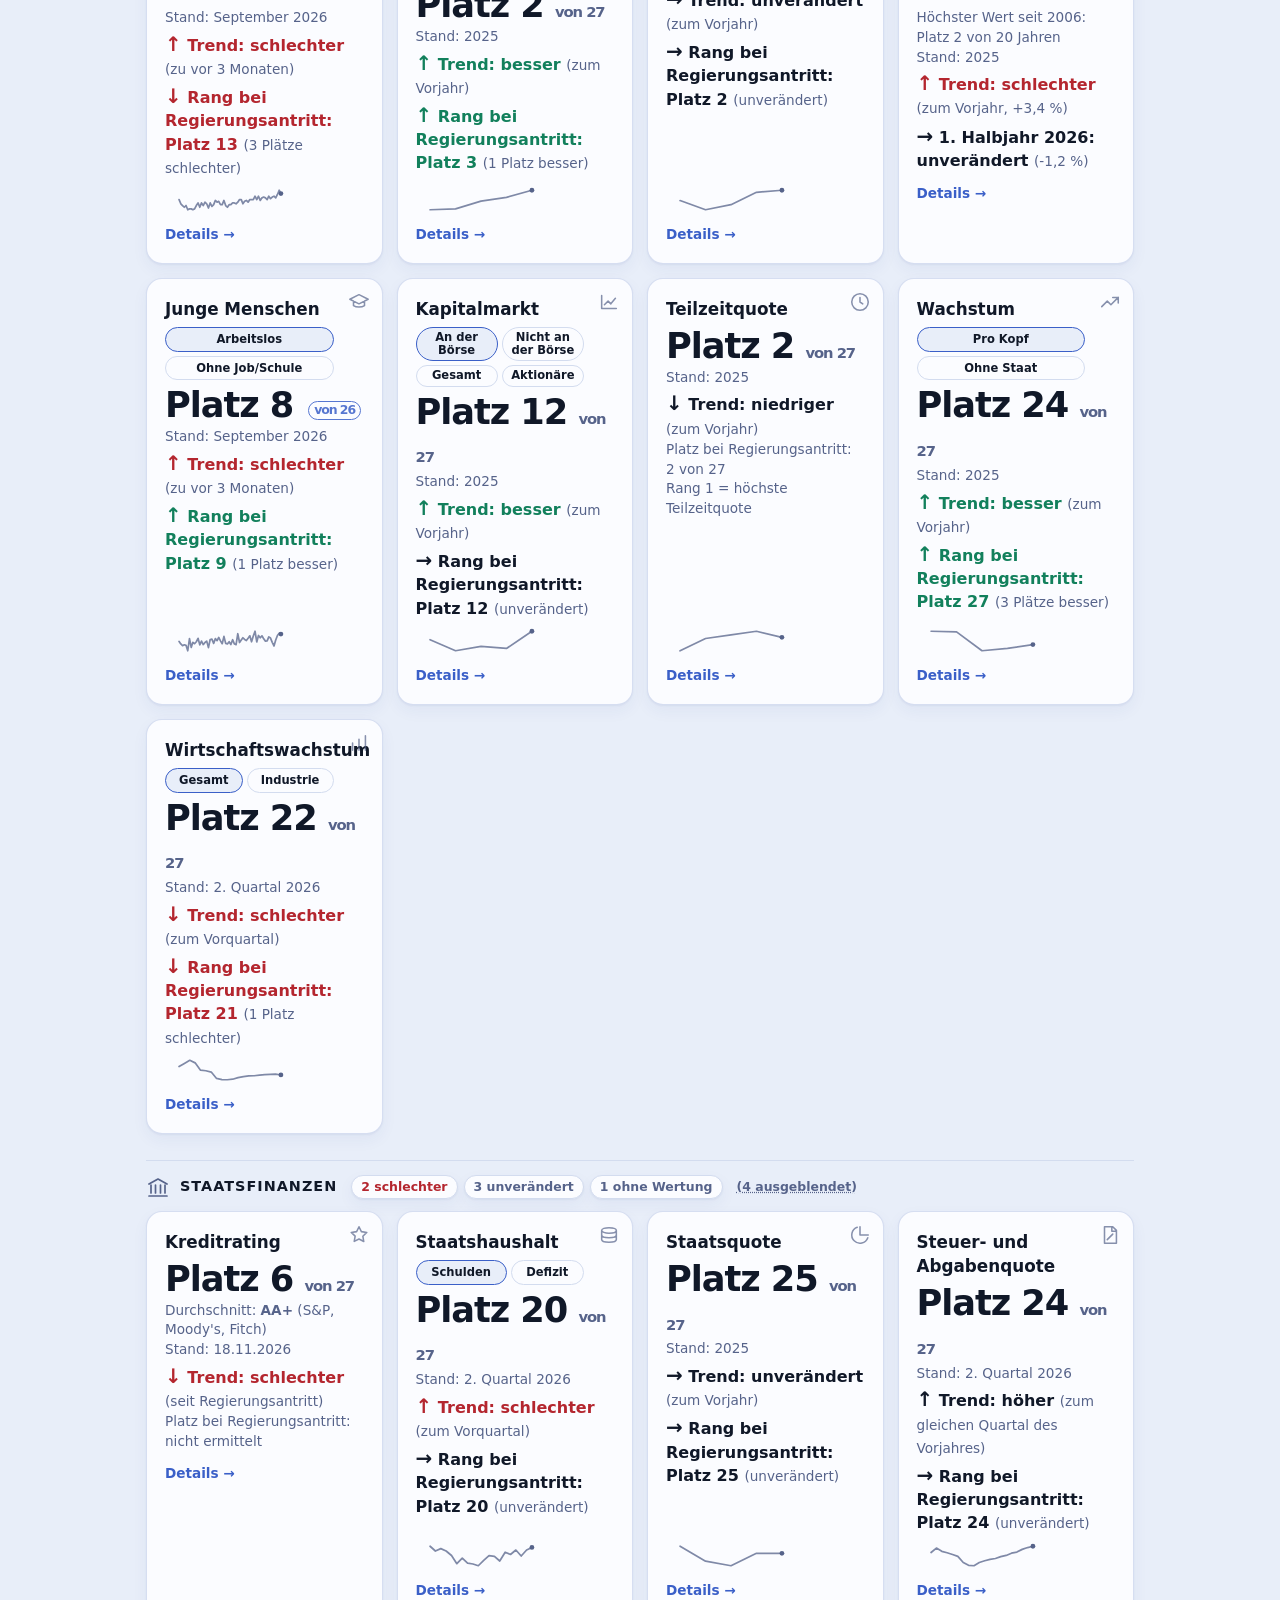
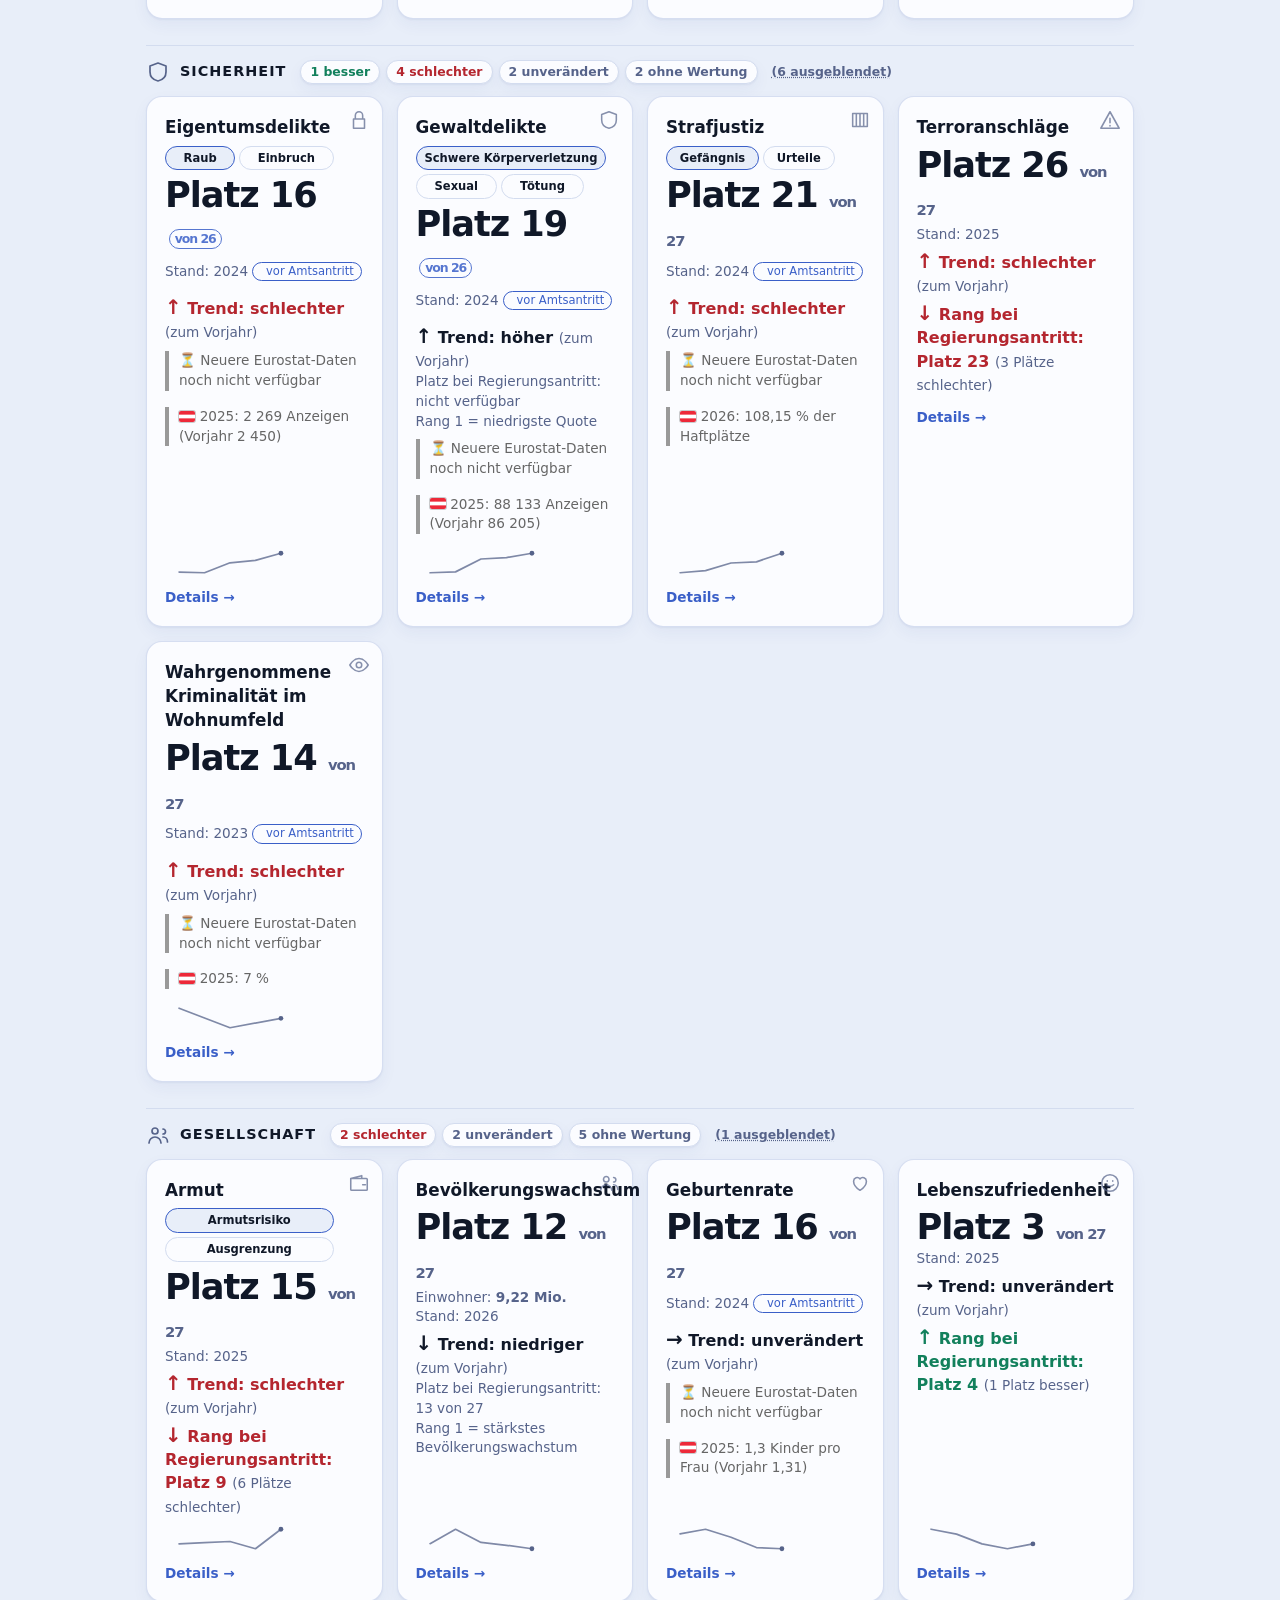
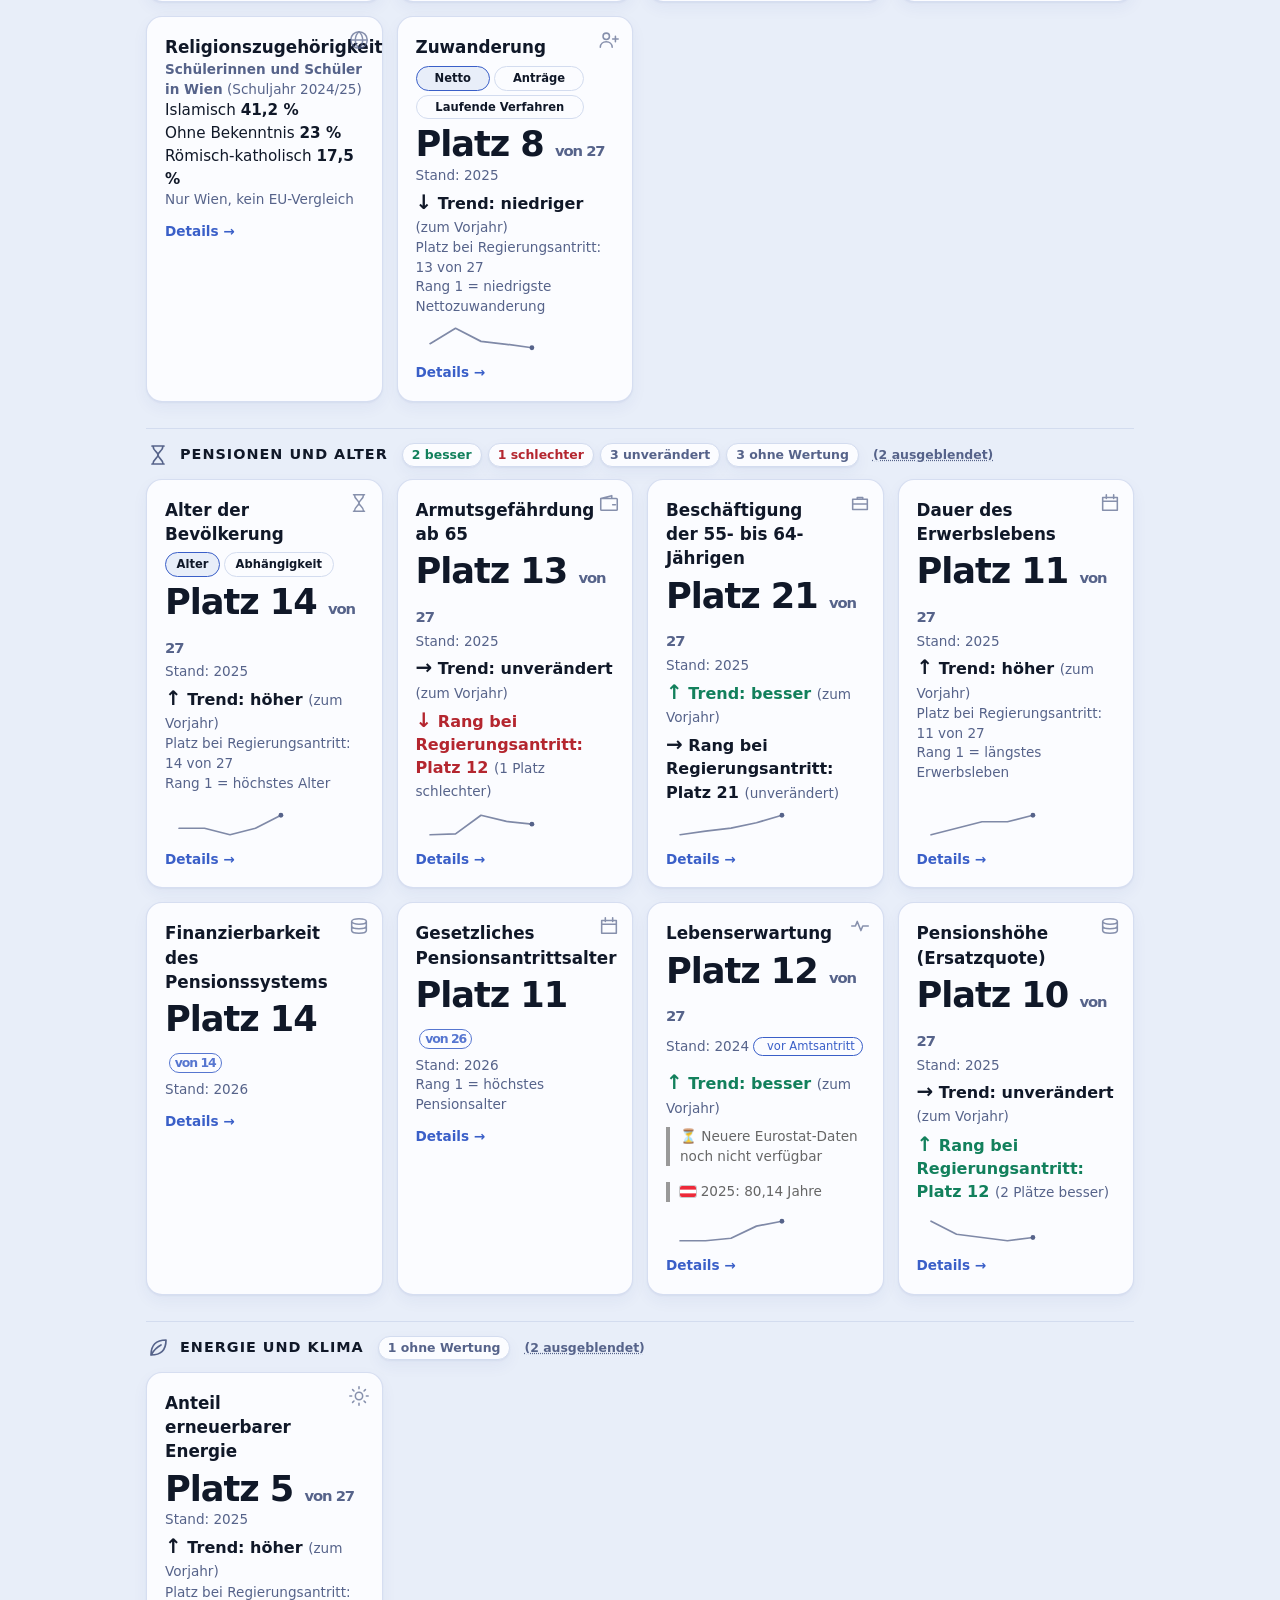
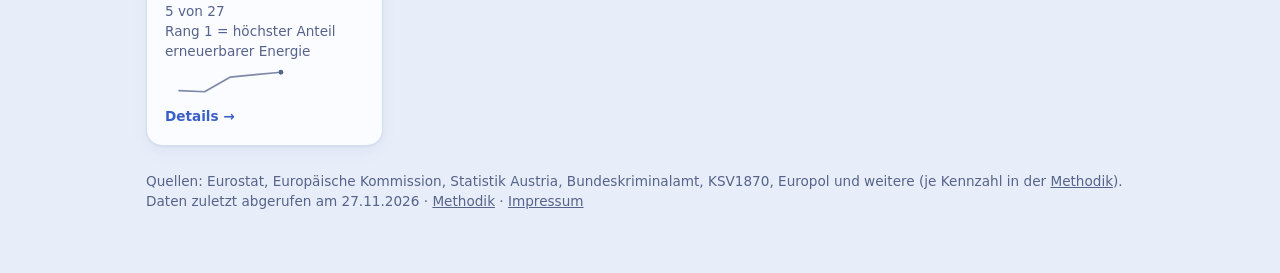
==== commit 44d43461: "Kacheln: Verlaufslinien und Details-Link je Reihe auf gleicher Höhe Co-Authored-By: Claude Sonnet 5." ====
--- a/docs/index.html
+++ b/docs/index.html
@@ -16,7 +16,7 @@
 <meta property="og:description" content="Was sich verändert hat, nicht, wer schuld ist. Platz unter 27 EU-Ländern und Entwicklung seit dem Regierungsantritt.">
 <meta property="og:image" content="https://thorusmaximus.github.io/oesterreich-eu-vergleich/vorschau.png">
 <meta name="twitter:card" content="summary_large_image">
-<link rel="stylesheet" href="style.css?v=75661d0e">
+<link rel="stylesheet" href="style.css?v=d9c54a62">
 </head>
 <body>
 <main>
@@ -57,6 +57,7 @@
   // Kombi-Kacheln: nur Kennzahlen mit Daten; sie erscheinen als eine Kachel an der Stelle des ersten
   function kombiVon(i){ var p = paarFuer(i.id); if(!p) return null; var v = p.ids.filter(function(id){ return byId[id] && byId[id].oesterreich; }); return v.length>1 ? { p:p, v:v } : null; }
   function kombiKopf(i){ var k = kombiVon(i); return k.p.titel+'<div class="umsch'+(k.v.length===4?' zwei mz':'')+'" role="group" aria-label="Ansicht">'+k.v.map(function(id){ var n=k.p.ids.indexOf(id); return '<button type="button" data-v="'+id+'" class="'+(id===i.id?'on':'')+'">'+k.p.labels[n]+'</button>'; }).join('')+'</div>'; }
+  function suchtext(i){ var p = paarFuer(i.id), t = i.name+' '+(p?p.suche+' '+p.titel+' '+p.labels.join(' ')+' '+p.ids.map(function(id){ return byId[id] ? byId[id].name : ''; }).join(' '):''); return t.toLowerCase(); }
   function anz(i){ var k = kombiVon(i); return (k ? k.p.titel : i.name).replace(/"/g,''); }
   var kachel = function(i){
     var k = '';
@@ -127,7 +128,7 @@
     if(!liste.length && !vl.length) return "";
     var z = {besser:0, schlechter:0, gleich:0, neutral:0}; D.indikatoren.forEach(function(i){ if((i.gruppe||"Weitere")===g && (i.oesterreich || kombiVon(i))) bilanzen(i).forEach(function(b){ z[b]++; }); });
     var bil = '<span class="bil">'+(z.besser?'<button type="button" class="gb good" data-gf="besser" aria-pressed="false">'+z.besser+' besser</button>':'')+(z.schlechter?'<button type="button" class="gb bad" data-gf="schlechter" aria-pressed="false">'+z.schlechter+' schlechter</button>':'')+(z.gleich?'<button type="button" class="gb" data-gf="gleich" aria-pressed="false">'+z.gleich+' unverändert</button>':'')+(z.neutral?'<button type="button" class="gb" data-gf="neutral" aria-pressed="false">'+z.neutral+' ohne Wertung</button>':'')+'</span>';
-    return '<section class="gruppe" data-g="'+g+'"><h2 class="gh">'+g+bil+(vl.length?'<button type="button" class="vbtn" data-t="('+vl.length+' ausgeblendet)" aria-expanded="false" title="Diese Kacheln haben noch keine Daten ab 2025">('+vl.length+' ausgeblendet)</button>':'')+'</h2>'+(vl.length?'<div class="tiles vtiles" hidden><p class="note vnote">Noch keine Daten ab 2025, daher normalerweise ausgeblendet. Sie erscheinen automatisch regulär, sobald neuere Daten vorliegen.</p>'+vl.map(function(i){ var k; try{ k=kachel(i); }catch(e){ k='<a class="card tile" href="indikator.html?id='+i.id+'"><div class="t">'+i.name+'</div><div class="note">Jüngste Daten: '+periode(i.periode)+'</div><div class="more">Details →</div></a>'; } return '<div class="vk" data-n="'+i.name.toLowerCase().replace(/"/g,'')+'">'+k+'</div>'; }).join('')+'</div>':'')+'<div class="tiles">'+liste.map(function(i){ return '<div class="kw" data-k="'+i.name.replace(/"/g,'')+'" data-a="'+anz(i)+'" data-c="'+(kombiVon(i) ? kombiVon(i).v.map(function(id){ return byId[id].geaendert||''; }).sort().pop() : (i.geaendert||''))+'" data-r="'+(kombiVon(i) ? kombiVon(i).v.map(function(id){ return rangStatus(byId[id])||''; }).join(' ') : (rangStatus(i)||''))+'" data-b="'+(kombiVon(i) ? kombiVon(i).v.map(function(id){ return bilanzen(byId[id]).join(' '); }).join(' ') : bilanzen(i).join(' '))+'" data-n="'+(i.name+' '+(paarFuer(i.id)?paarFuer(i.id).suche:'')).toLowerCase().replace(/"/g,'')+'">'+(function(){ var k=kombiVon(i); if(!k) return kachel(i); return k.v.map(function(id,n){ return '<div class="var" data-v="'+id+'" data-r="'+(rangStatus(byId[id])||'')+'" data-b="'+bilanzen(byId[id]).join(' ')+'" data-n="'+(byId[id].name+' '+id).toLowerCase().replace(/"/g,'')+'"'+(n?' style="display:none"':'')+'>'+kachel(byId[id])+'</div>'; }).join(''); })()+'</div>'; }).join('')+'</div></section>';
+    return '<section class="gruppe" data-g="'+g+'"><h2 class="gh">'+g+bil+(vl.length?'<button type="button" class="vbtn" data-t="('+vl.length+' ausgeblendet)" aria-expanded="false" title="Diese Kacheln haben noch keine Daten ab 2025">('+vl.length+' ausgeblendet)</button>':'')+'</h2>'+(vl.length?'<div class="tiles vtiles" hidden><p class="note vnote">Noch keine Daten ab 2025, daher normalerweise ausgeblendet. Sie erscheinen automatisch regulär, sobald neuere Daten vorliegen.</p>'+vl.map(function(i){ var k; try{ k=kachel(i); }catch(e){ k='<a class="card tile" href="indikator.html?id='+i.id+'"><div class="t">'+i.name+'</div><div class="note">Jüngste Daten: '+periode(i.periode)+'</div><div class="more">Details →</div></a>'; } return '<div class="vk" data-n="'+i.name.toLowerCase().replace(/"/g,'')+'">'+k+'</div>'; }).join('')+'</div>':'')+'<div class="tiles">'+liste.map(function(i){ return '<div class="kw" data-k="'+i.name.replace(/"/g,'')+'" data-a="'+anz(i)+'" data-c="'+(kombiVon(i) ? kombiVon(i).v.map(function(id){ return byId[id].geaendert||''; }).sort().pop() : (i.geaendert||''))+'" data-r="'+(kombiVon(i) ? kombiVon(i).v.map(function(id){ return rangStatus(byId[id])||''; }).join(' ') : (rangStatus(i)||''))+'" data-b="'+(kombiVon(i) ? kombiVon(i).v.map(function(id){ return bilanzen(byId[id]).join(' '); }).join(' ') : bilanzen(i).join(' '))+'" data-n="'+suchtext(i).replace(/"/g,'')+'">'+(function(){ var k=kombiVon(i); if(!k) return kachel(i); return k.v.map(function(id,n){ return '<div class="var" data-v="'+id+'" data-r="'+(rangStatus(byId[id])||'')+'" data-b="'+bilanzen(byId[id]).join(' ')+'" data-n="'+(byId[id].name+' '+id).toLowerCase().replace(/"/g,'')+'"'+(n?' style="display:none"':'')+'>'+kachel(byId[id])+'</div>'; }).join(''); })()+'</div>'; }).join('')+'</div></section>';
   }).join('');
   h += '<div class="leiste"><button class="fbtn" id="fbtn" aria-expanded="false" aria-controls="fbox" aria-label="Kennzahlengruppen filtern"><svg viewBox="0 0 24 24" width="22" height="22" fill="none" stroke="currentColor" stroke-width="1.7" stroke-linecap="round" aria-hidden="true"><path d="M3 6h5M14 6h7M3 12h9M18 12h3M3 18h3M12 18h9"/><circle cx="11" cy="6" r="2.4"/><circle cx="15" cy="12" r="2.4"/><circle cx="9" cy="18" r="2.4"/></svg><span>Kennzahlengruppen</span><i class="fdot" id="fdot" hidden></i></button><div class="fbox" id="fbox">'
   + '<div class="filter gr" role="group" aria-label="Kennzahlengruppen"><button class="on" data-g="">Alle Kennzahlengruppen</button><button data-g="__neu">Neue Daten</button><button data-g="__az">Alle A–Z</button>'+GRUPPEN.map(function(g){ return '<button data-g="'+g+'">'+g+'</button>'; }).join('')+'</div></div>'
--- a/docs/style.css
+++ b/docs/style.css
@@ -453,3 +453,10 @@
 .svhint{font-size:.78rem;font-weight:600;color:var(--eu);margin:2px 0 4px;text-decoration:underline;text-underline-offset:2px}
 .sust[open] .svhint{display:none}
 .sust>summary .gh{font-size:1.1rem;line-height:1.25}
+/* Verlaufslinien in allen Kacheln einer Reihe auf gleicher Höhe */
+.tiles>.kw{display:flex;flex-direction:column}
+.tiles>.kw>.var,.tiles>.kw>.card{flex:1;display:flex;flex-direction:column}
+.tiles>.kw>.var>.card{flex:1;display:flex;flex-direction:column}
+.tile .sprk{margin-top:auto;padding-top:8px}
+.tile .sprk+.more{margin-top:6px}
+.tile>.more{margin-top:6px}
